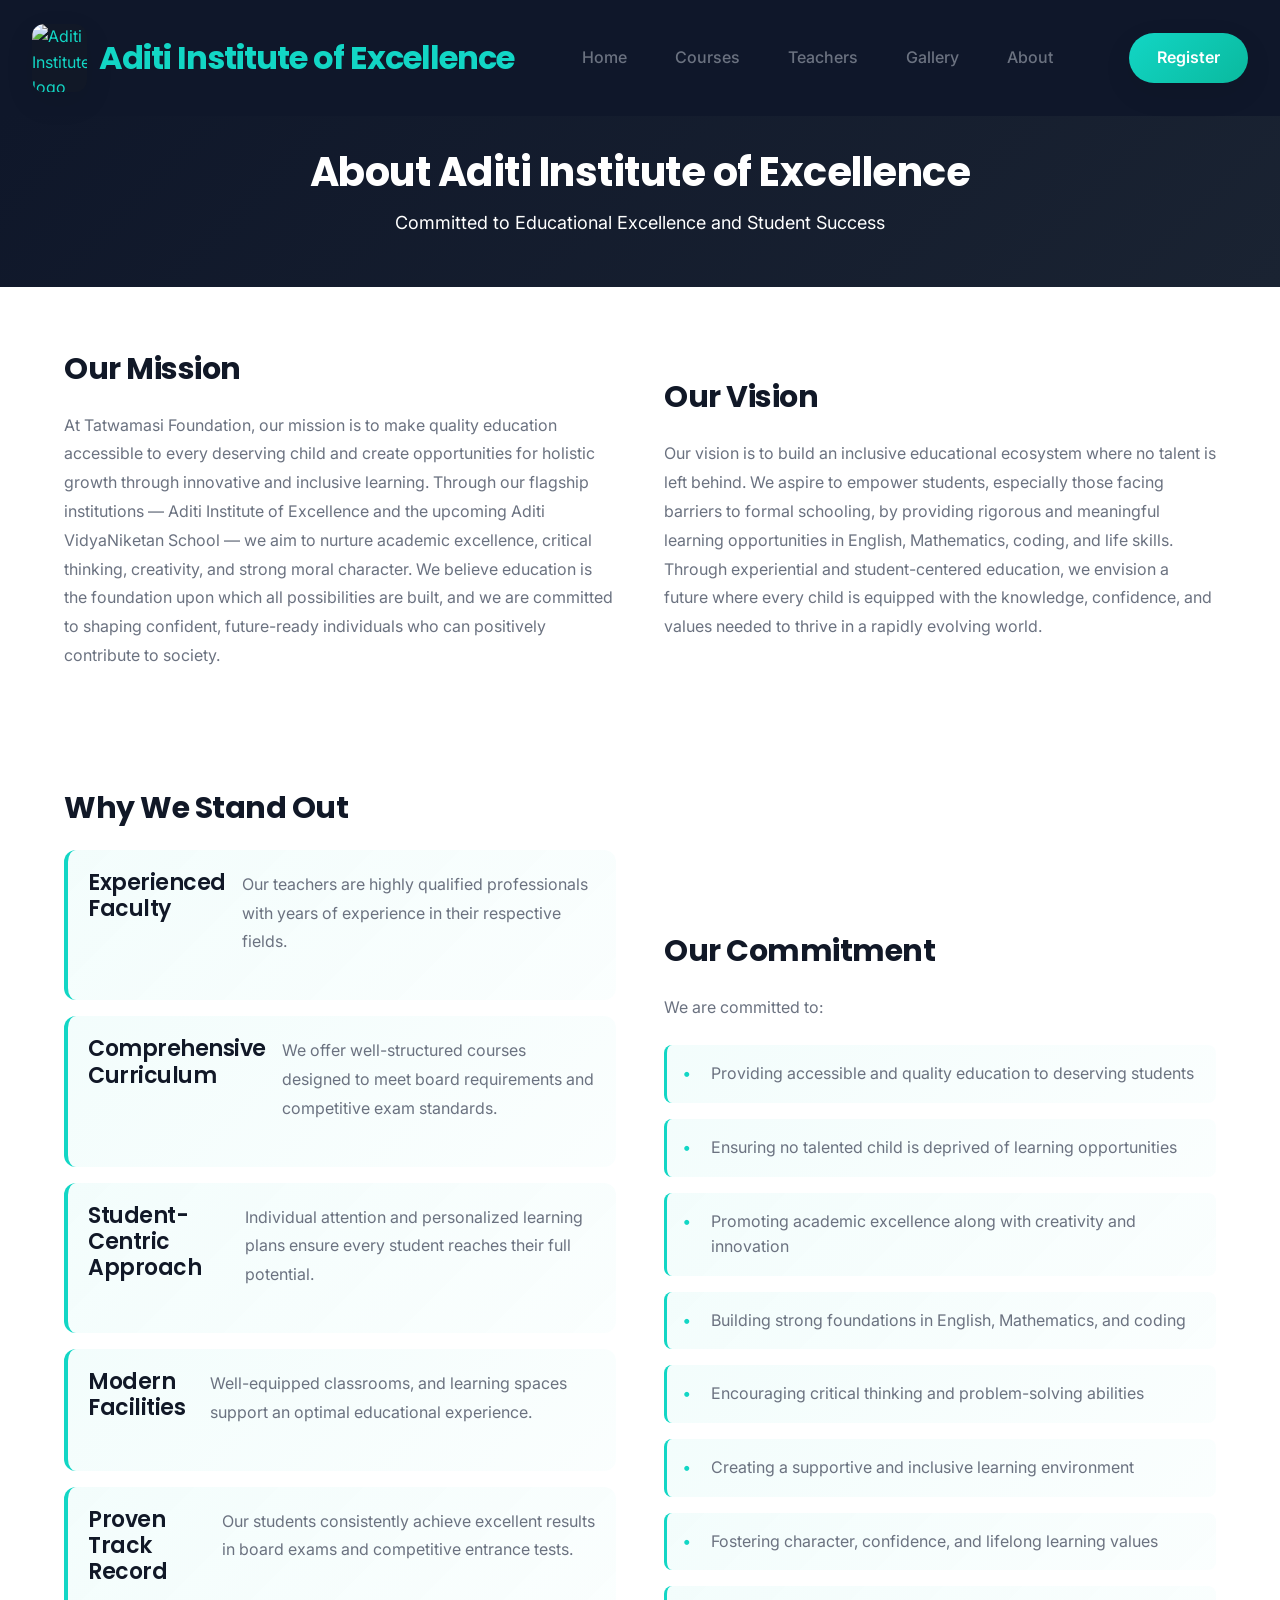
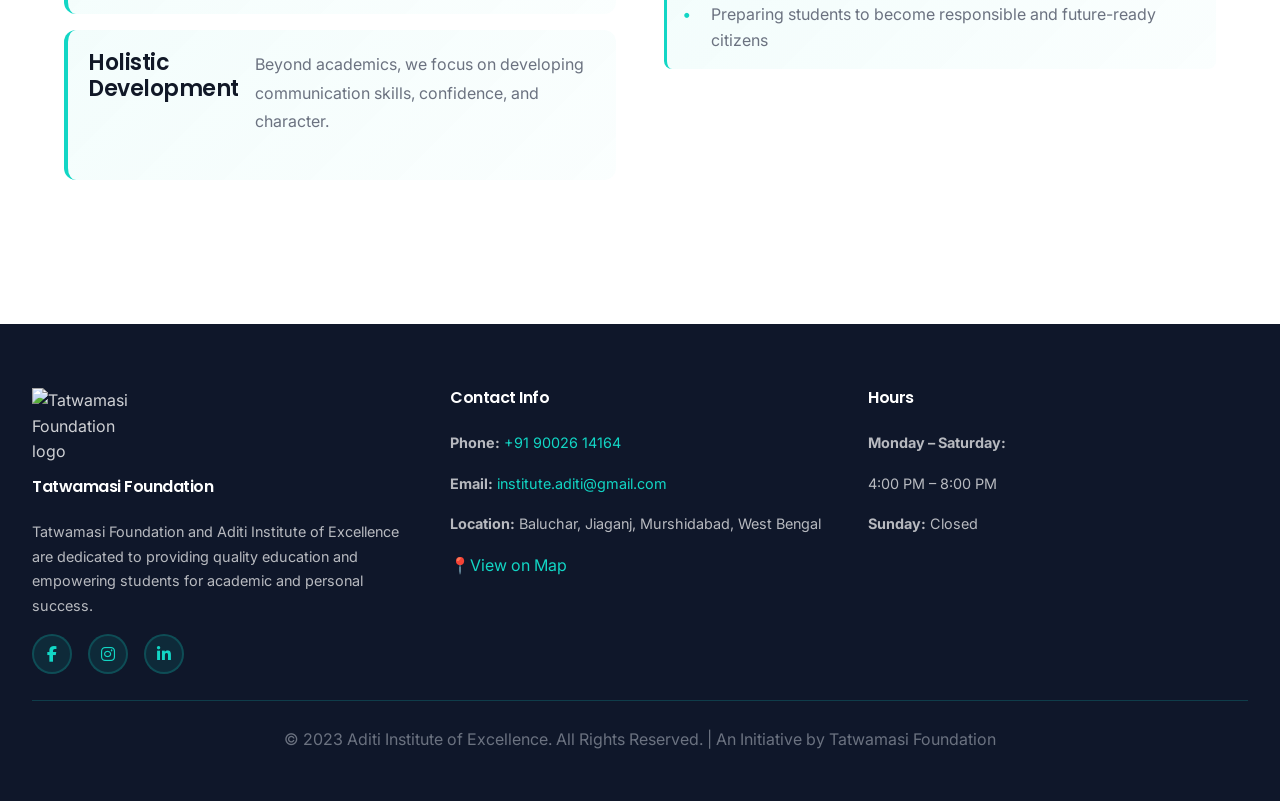
==== about.html @ b64b3172 "Add files via upload" ====
<!DOCTYPE html>
<html lang="en">
<head>
    <meta charset="UTF-8">
    <meta name="viewport" content="width=device-width, initial-scale=1.0">
    <title>About Us - Aditi Institute of Excellence</title>
    <link rel="stylesheet" href="style.css">    <link rel="stylesheet" href="https://cdnjs.cloudflare.com/ajax/libs/font-awesome/6.4.0/css/all.min.css"></head>
<body>
    <header class="main-header">
        <div class="header-container">
            <a href="index.html" class="logo">
                <img src="images/Aditi Vidyaniketan.png" alt="Aditi Institute logo" class="logo-image">
                <div class="logo-text">
                    <h1>Aditi Institute of Excellence</h1>
                </div>
            </a>

            <nav class="main-nav">
                <div class="mobile-menu-header">
                    <h2>Aditi Institute of Excellence</h2>
                </div>
                <ul class="nav-list">
                    <li><a href="index.html">Home</a></li>
                    <li><a href="courses.html">Courses</a></li>
                    <li><a href="teachers.html">Teachers</a></li>
                    <li><a href="gallery.html">Gallery</a></li>
                    <li><a href="about.html" class="active">About</a></li>
                    <li><a href="register.html" class="cta-nav">Register</a></li>
                </ul>
            </nav>

            <a href="register.html" class="cta-nav desktop-cta">Register</a>
            <button class="mobile-menu-btn">☰</button>
        </div>
    </header>

    <main>
        <!-- Page Header -->
        <section class="page-header">
            <div class="container">
                <h2>About Aditi Institute of Excellence</h2>
                <p>Committed to Educational Excellence and Student Success</p>
            </div>
        </section>

        <!-- About Content -->
        <section class="about">
            <div class="container">
                <div class="about-content">
                    <div class="about-section">
                        <h3>Our Mission</h3>
                        <p>At Tatwamasi Foundation, our mission is to make quality education accessible to every deserving child and create opportunities for holistic growth through innovative and inclusive learning. Through our flagship institutions — Aditi Institute of Excellence and the upcoming Aditi VidyaNiketan School — we aim to nurture academic excellence, critical thinking, creativity, and strong moral character. We believe education is the foundation upon which all possibilities are built, and we are committed to shaping confident, future-ready individuals who can positively contribute to society.</p>
                    </div>

                    <div class="about-section">
                        <h3>Our Vision</h3>
                        <p>Our vision is to build an inclusive educational ecosystem where no talent is left behind. We aspire to empower students, especially those facing barriers to formal schooling, by providing rigorous and meaningful learning opportunities in English, Mathematics, coding, and life skills. Through experiential and student-centered education, we envision a future where every child is equipped with the knowledge, confidence, and values needed to thrive in a rapidly evolving world.</p>
                    </div>

                    <div class="about-section">
                        <h3>Why We Stand Out</h3>
                        <div class="features-list">
                            <div class="feature-item">
                                <h4>Experienced Faculty</h4>
                                <p>Our teachers are highly qualified professionals with years of experience in their respective fields.</p>
                            </div>
                            <div class="feature-item">
                                <h4>Comprehensive Curriculum</h4>
                                <p>We offer well-structured courses designed to meet board requirements and competitive exam standards.</p>
                            </div>
                            <div class="feature-item">
                                <h4>Student-Centric Approach</h4>
                                <p>Individual attention and personalized learning plans ensure every student reaches their full potential.</p>
                            </div>
                            <div class="feature-item">
                                <h4>Modern Facilities</h4>
                                <p>Well-equipped classrooms, and learning spaces support an optimal educational experience.</p>
                            </div>
                            <div class="feature-item">
                                <h4>Proven Track Record</h4>
                                <p>Our students consistently achieve excellent results in board exams and competitive entrance tests.</p>
                            </div>
                            <div class="feature-item">
                                <h4>Holistic Development</h4>
                                <p>Beyond academics, we focus on developing communication skills, confidence, and character.</p>
                            </div>
                        </div>
                    </div>

                    <div class="about-section">
                        <h3>Our Commitment</h3>
                        <p>We are committed to:</p>
                        <ul class="commitment-list">
                            <li>Providing accessible and quality education to deserving students</li>
                            <li>Ensuring no talented child is deprived of learning opportunities</li>
                            <li>Promoting academic excellence along with creativity and innovation</li>
                            <li>Building strong foundations in English, Mathematics, and coding</li>
                            <li>Encouraging critical thinking and problem-solving abilities</li>
                            <li>Creating a supportive and inclusive learning environment</li>
                            <li>Fostering character, confidence, and lifelong learning values</li>
                            <li>Preparing students to become responsible and future-ready citizens</li>
                        </ul>
                    </div>
                </div>
            </div>
        </section>
    </main>

   <footer class="main-footer">
        <div class="footer-container">
            <div class="footer-content">
                <div class="footer-section">
                    <img src="images/Tatwamasi Foundation.png" alt="Tatwamasi Foundation logo" class="footer-logo">
                    <h4>Tatwamasi Foundation</h4>
                    <p>Tatwamasi Foundation and Aditi Institute of Excellence are dedicated to providing quality education and empowering students for academic and personal success.</p>
                    <div class="social-links">
                        <a href="https://www.facebook.com/p/Tatwamasi-Foundation-100087963862743/" title="Facebook" target="_blank"><i class="fab fa-facebook-f"></i></a>
                        <a href="https://www.instagram.com/tatwamasi.foundation/" title="Instagram" target="_blank"><i class="fab fa-instagram"></i></a>
                        <a href="https://www.linkedin.com/company/tatwamasi-foundation-ngo?trk=public_profile_topcard-current-company" title="LinkedIn" target="_blank"><i class="fab fa-linkedin-in"></i></a>
                    </div>
                </div>
                
                <div class="footer-section">
                    <h4>Contact Info</h4>
                    <p><strong>Phone:</strong> <a href="tel:+919002614164">+91 90026 14164</a></p>
                    <p><strong>Email:</strong> <a href="mailto:institute.aditi@gmail.com">institute.aditi@gmail.com</a></p>
                    <p><strong>Location:</strong> Baluchar, Jiaganj, Murshidabad, West Bengal</p>
                    <a href="https://maps.app.goo.gl/7A74sJCM7ui7Qj1f8" target="_blank" class="map-link">📍View on Map</a>
                </div>

                <div class="footer-section">
                    <h4>Hours</h4>
                    <p><strong>Monday – Saturday:</strong></p>
                    <p>4:00 PM – 8:00 PM</p>
                    <p><strong>Sunday:</strong> Closed</p>
                </div>
            </div>

            <div class="footer-bottom">
                <p>&copy; 2023 Aditi Institute of Excellence. All Rights Reserved. | An Initiative by Tatwamasi Foundation</p>
            </div>
        </div>
    </footer>

    <script>
        // Navbar scroll effect
        window.addEventListener('scroll', function() {
            const header = document.querySelector('.main-header');
            if (window.scrollY > 50) header.classList.add('scrolled'); else header.classList.remove('scrolled');
        });

        // Mobile menu toggle
        const mobileMenuBtn = document.querySelector('.mobile-menu-btn');
        const mainNav = document.querySelector('.main-nav');
        if (mobileMenuBtn) mobileMenuBtn.addEventListener('click', () => mainNav.classList.toggle('active'));
    </script>
</body>
</html>
---- style.css ----
﻿/* ========================================
   MODERN PREMIUM EDUCATIONAL WEBSITE CSS
   Inspired by CourseHub & High-End EdTech
   ======================================== */

/* Import Google Fonts */
@import url('https://fonts.googleapis.com/css2?family=Poppins:wght@300;400;500;600;700;800&family=Inter:wght@300;400;500;600;700&display=swap');

/* ========================================
   1. ROOT VARIABLES & GLOBAL STYLES
   ======================================== */

:root {
  /* Color Palette */
  --primary-color: #12d6c5;
  --primary-dark: #0a9b92;
  --secondary-color: #0f172a;
  --bg-light: #f8fafc;
  --bg-white: #ffffff;
  --text-dark: #111827;
  --text-light: #6b7280;
  --gray-light: #e5e7eb;
  --gray-medium: #d1d5db;
  --white: #ffffff;
  
  /* Shadows */
  --shadow-sm: 0 4px 12px rgba(0, 0, 0, 0.08);
  --shadow-md: 0 10px 30px rgba(0, 0, 0, 0.08);
  --shadow-lg: 0 20px 50px rgba(0, 0, 0, 0.12);
  --shadow-xl: 0 25px 60px rgba(18, 214, 197, 0.15);
  
  /* Transitions */
  --transition: all 0.3s ease;
  --transition-fast: all 0.2s ease;
}

* {
  margin: 0;
  padding: 0;
  box-sizing: border-box;
}

html {
  scroll-behavior: smooth;
}

body {
  font-family: 'Inter', 'Poppins', sans-serif;
  background-color: var(--bg-light);
  color: var(--text-dark);
  line-height: 1.6;
  font-weight: 400;
  -webkit-font-smoothing: antialiased;
}

/* ========================================
   2. TYPOGRAPHY
   ======================================== */

h1, h2, h3, h4, h5, h6 {
  font-family: 'Poppins', sans-serif;
  font-weight: 700;
  line-height: 1.2;
  color: var(--text-dark);
  letter-spacing: -0.5px;
}

h1 {
  font-size: clamp(2rem, 8vw, 3.5rem);
  font-weight: 800;
  letter-spacing: -1px;
}

h2 {
  font-size: clamp(1.75rem, 6vw, 2.75rem);
  font-weight: 700;
  margin-bottom: 1rem;
}

h3 {
  font-size: clamp(1.375rem, 5vw, 1.875rem);
  font-weight: 700;
  margin-bottom: 0.75rem;
}

h4 {
  font-size: clamp(1.125rem, 4vw, 1.375rem);
  font-weight: 600;
  margin-bottom: 0.5rem;
}

h5 {
  font-size: clamp(1rem, 3.5vw, 1.125rem);
  font-weight: 600;
}

p {
  font-size: clamp(0.875rem, 2.5vw, 1rem);
  line-height: 1.7;
  color: var(--text-light);
  margin-bottom: 1rem;
}

a {
  color: var(--primary-color);
  text-decoration: none;
  transition: var(--transition);
}

a:hover {
  color: var(--primary-dark);
}

.container {
  max-width: 1280px;
  margin: 0 auto;
  padding: 0 clamp(1rem, 5vw, 2rem);
}

/* ========================================
   3. NAVBAR & HEADER
   ======================================== */

.main-header {
  background: var(--secondary-color);
  position: sticky;
  top: 0;
  z-index: 1000;
  transition: var(--transition);
  padding: clamp(0.75rem, 2vw, 1.5rem) clamp(1rem, 5vw, 2rem);
}

.main-header.scrolled {
  background: rgba(255, 255, 255, 0.95);
  backdrop-filter: blur(10px);
  box-shadow: var(--shadow-sm);
  padding: 1rem 2rem;
}

.header-container {
  max-width: 1280px;
  margin: 0 auto;
  display: flex;
  justify-content: space-between;
  align-items: center;
  gap: clamp(0.5rem, 3vw, 2rem);
}

.logo {
  display: flex;
  align-items: center;
  gap: 0.75rem;
  text-decoration: none;
  flex-shrink: 0;
}

.logo-img {
  width: clamp(40px, 8vw, 52px);
  height: clamp(40px, 8vw, 52px);
  border-radius: 14px;
  background: linear-gradient(135deg, var(--primary-color), var(--primary-dark));
  padding: 8px;
  display: flex;
  align-items: center;
  justify-content: center;
  font-weight: 700;
  color: white;
  font-size: clamp(1rem, 2vw, 1.5rem);
  box-shadow: var(--shadow-md);
  transition: var(--transition);
}

/* Image-based logo (replaces text 'A') */
.logo-image {
  width: clamp(40px, 8vw, 55px);
  height: clamp(50px, 10vw, 68px);
  border-radius: 12px;
  object-fit: cover;
  box-shadow: var(--shadow-md);
  display: inline-block;
  background: #111827;
}

/* Footer partner logo */
.footer-logo {
  width: 120px;
  height: auto;
  display: block;
  margin-bottom: 0.75rem;
}

.logo:hover .logo-img {
  transform: translateY(-3px);
  box-shadow: var(--shadow-lg);
}

.logo-text {
  display: flex;
  flex-direction: column;
  gap: 0.5rem;
}

.logo-text h1 {
  font-size: clamp(1.2rem, 4vw, 2rem);
  margin: 0;
  color: var(--primary-color);
  font-weight: 700;
  line-height: 1.2;
}

.logo-text p {
  font-size: clamp(0.6rem, 1.5vw, 0.75rem);
  margin: 0;
  color: var(--primary-color);
  font-weight: 600;
  letter-spacing: 0.5px;
}

.main-nav {
  flex: 1;
}

/* Mobile-only header inside the hamburger menu - hide on desktop */
.mobile-menu-header {
  display: none;
}

.nav-list {
  display: flex;
  list-style: none;
  gap: 0.5rem;
  justify-content: center;
  flex-wrap: wrap;
}

.nav-list a {
  display: block;
  padding: clamp(0.5rem, 1.5vw, 0.75rem) clamp(0.75rem, 2vw, 1.25rem);
  color: var(--text-light);
  font-weight: 500;
  border-radius: 8px;
  transition: var(--transition);
  position: relative;
  font-size: clamp(0.85rem, 2vw, 1rem);
}

.nav-list a::after {
  content: '';
  position: absolute;
  bottom: 0;
  left: 50%;
  width: 0;
  height: 2px;
  background: var(--primary-color);
  transition: var(--transition);
  transform: translateX(-50%);
}

.nav-list a:hover {
  color: var(--primary-color);
}

.nav-list a:hover::after {
  width: 80%;
}

.cta-nav {
  display: inline-block;
  padding: clamp(0.5rem, 1.5vw, 0.75rem) clamp(1rem, 3vw, 1.75rem);
  background: linear-gradient(135deg, var(--primary-color), #0ab99e);
  color: white;
  border-radius: 50px;
  font-weight: 600;
  box-shadow: var(--shadow-md);
  transition: var(--transition);
  font-size: clamp(0.8rem, 2vw, 1rem);
}

.cta-nav:hover {
  transform: translateY(-2px);
  box-shadow: var(--shadow-lg);
  color: white;
}

/* Hide the in-nav Register link on desktop and show desktop CTA only on larger screens */
.nav-list a.cta-nav {
  display: none;
}

.desktop-cta {
  display: inline-block;
}

/* ========================================
   4. MOBILE HAMBURGER MENU
   ======================================== */

.mobile-menu-btn {
  display: none;
  background: none;
  border: none;
  color: whitesmoke;
  font-size: 1.5rem;
  cursor: pointer;
  transition: var(--transition);
  z-index: 1001;
}

.mobile-menu-btn:hover {
  color: var(--primary-color);
}

/* When header becomes light (scrolled), make hamburger dark for contrast */
.main-header.scrolled .mobile-menu-btn {
  color: var(--text-dark);
}

@media (max-width: 768px) {
  .mobile-menu-btn {
    display: block;
  }

  .desktop-cta {
    display: none;
  }

  .main-nav {
    display: none;
    position: absolute;
    top: 100%;
    left: 0;
    right: 0;
    background: var(--white);
    padding: 0;
    flex-direction: column;
    box-shadow: var(--shadow-md);
  }

  .main-nav.active {
    display: flex;
  }

  .mobile-menu-header {
    padding: clamp(1rem, 3vw, 1.5rem) clamp(1rem, 3vw, 2rem);
    border-bottom: 2px solid var(--primary-color);
    background: linear-gradient(135deg, var(--secondary-color), #1a2332);
    display: none; /* hide inside hamburger to avoid duplicate institute name */
  }

  .mobile-menu-header h2 {
    color: white;
    font-size: clamp(1rem, 3vw, 1.25rem);
    margin: 0;
  }

  .nav-list {
    flex-direction: column;
    gap: 0;
    width: 100%;
    padding: clamp(1rem, 3vw, 2rem);
  }

  .nav-list li {
    margin-bottom: 0.75rem;
  }

  .nav-list a {
    display: block;
    padding: clamp(0.75rem, 2vw, 1rem);
    border-radius: 8px;
  }

  .nav-list a.cta-nav {
    display: inline-block;
    width: 100%;
    text-align: center;
    margin-top: 1rem;
    padding: clamp(0.6rem, 2vw, 0.85rem) clamp(1rem, 3vw, 1.75rem);
    background: linear-gradient(135deg, var(--primary-color), #0ab99e);
    color: white;
    border-radius: 50px;
    font-weight: 600;
  }
}

/* ========================================
   5. HERO SECTION
   ======================================== */

.hero {
  background: linear-gradient(135deg, var(--bg-white) 0%, #f0fffe 100%);
  padding: clamp(2rem, 6vw, 3rem) clamp(1rem, 5vw, 2rem) clamp(1.5rem, 5vw, 2.5rem);
  min-height: auto;
  display: flex;
  align-items: center;
  position: relative;
  overflow: hidden;
}

.hero::before {
  content: '';
  position: absolute;
  top: -50%;
  right: -20%;
  width: 600px;
  height: 600px;
  background: radial-gradient(circle, rgba(18, 214, 197, 0.1) 0%, transparent 70%);
  border-radius: 50%;
  animation: float 6s ease-in-out infinite;
}

.hero::after {
  content: '';
  position: absolute;
  bottom: -30%;
  left: 5%;
  width: 400px;
  height: 400px;
  background: radial-gradient(circle, rgba(18, 214, 197, 0.08) 0%, transparent 70%);
  border-radius: 50%;
  animation: float 8s ease-in-out infinite reverse;
}

@keyframes float {
  0%, 100% {
    transform: translateY(0px);
  }
  50% {
    transform: translateY(20px);
  }
}

.hero-content {
  max-width: 1280px;
  margin: 0 auto;
  display: grid;
  grid-template-columns: 1fr 1fr;
  gap: clamp(1.5rem, 4vw, 3rem);
  align-items: center;
  position: relative;
  z-index: 1;
}

.hero-text h1 {
  font-size: clamp(1.75rem, 7vw, 3.5rem);
  line-height: 1.15;
  margin-bottom: clamp(1rem, 3vw, 1.5rem);
  color: var(--text-dark);
}

.hero-text h1 .highlight {
  background: linear-gradient(135deg, var(--primary-color), var(--primary-dark));
  -webkit-background-clip: text;
  -webkit-text-fill-color: transparent;
  background-clip: text;
}

.hero-text p {
  font-size: clamp(0.95rem, 3vw, 1.125rem);
  color: var(--text-light);
  margin-bottom: clamp(1.5rem, 4vw, 2.5rem);
  line-height: 1.8;
}

.hero-buttons {
  display: flex;
  gap: 1.5rem;
  flex-wrap: wrap;
}

.btn-primary {
  padding: 1rem 2.5rem;
  background: linear-gradient(135deg, var(--primary-color), var(--primary-dark));
  color: white;
  border: none;
  border-radius: 50px;
  font-weight: 600;
  font-size: 1rem;
  cursor: pointer;
  transition: var(--transition);
  box-shadow: var(--shadow-md);
  position: relative;
  overflow: hidden;
}

.btn-primary::before {
  content: '';
  position: absolute;
  top: 0;
  left: -100%;
  width: 100%;
  height: 100%;
  background: rgba(255, 255, 255, 0.2);
  transition: var(--transition);
  z-index: -1;
}

.btn-primary:hover {
  transform: translateY(-3px);
  box-shadow: var(--shadow-lg);
  color: white;
}

.btn-primary:hover::before {
  left: 100%;
}

.btn-secondary {
  padding: 1rem 2.5rem;
  background: transparent;
  color: var(--text-dark);
  border: 2px solid var(--gray-light);
  border-radius: 50px;
  font-weight: 600;
  font-size: 1rem;
  cursor: pointer;
  transition: var(--transition);
}

.btn-secondary:hover {
  border-color: var(--primary-color);
  color: var(--primary-color);
  transform: translateY(-3px);
}

.hero-image {
  position: relative;
  display: flex;
  align-items: center;
  justify-content: center;
  min-height: clamp(350px, 50vw, 500px);
}

.dashboard-card {
  background: var(--white);
  border-radius: 20px;
  padding: 2rem;
  box-shadow: var(--shadow-xl);
  backdrop-filter: blur(10px);
  border: 1px solid rgba(18, 214, 197, 0.1);
  animation: slideInUp 0.8s ease-out;
  position: relative;
  z-index: 2;
}

@keyframes slideInUp {
  from {
    opacity: 0;
    transform: translateY(30px);
  }
  to {
    opacity: 1;
    transform: translateY(0);
  }
}

.dashboard-card h3 {
  color: var(--primary-color);
  margin-bottom: 1.5rem;
  font-size: 1.5rem;
}

.stat-item {
  display: flex;
  gap: clamp(0.75rem, 2vw, 1.5rem);
  margin-bottom: clamp(1rem, 2vw, 1.5rem);
  align-items: center;
}

.stat-icon {
  width: clamp(45px, 10vw, 60px);
  height: clamp(45px, 10vw, 60px);
  background: linear-gradient(135deg, rgba(18, 214, 197, 0.1), rgba(18, 214, 197, 0.05));
  border-radius: 12px;
  display: flex;
  align-items: center;
  justify-content: center;
  font-size: clamp(1.5rem, 3vw, 2rem);
  flex-shrink: 0;
}

.stat-content h4 {
  color: var(--text-dark);
  margin-bottom: 0.25rem;
  font-size: clamp(1rem, 2vw, 1.125rem);
}

.stat-content p {
  color: var(--text-light);
  font-size: clamp(0.75rem, 2vw, 0.875rem);
  margin: 0;
}

@media (max-width: 1024px) {
  .hero-content {
    grid-template-columns: 1fr;
    gap: clamp(1.5rem, 3vw, 3rem);
  }

  .hero-text h1 {
    font-size: clamp(1.75rem, 6vw, 2.5rem);
  }

  .hero-image {
    min-height: clamp(300px, 50vw, 400px);
  }
}

@media (max-width: 768px) {
  .hero-image {
    min-height: clamp(250px, 45vw, 350px);
  }
}

@media (max-width: 480px) {
  .hero {
    padding: clamp(2rem, 5vw, 3rem) clamp(0.75rem, 3vw, 1.5rem);
  }

  .hero-image {
    min-height: clamp(200px, 60vw, 300px);
  }
}

/* ========================================
   6. ABOUT SECTION
   ======================================== */

.about {
  padding: clamp(2rem, 6vw, 4rem) clamp(1rem, 5vw, 2rem);
  background: var(--white);
}

.about-content {
  max-width: 1280px;
  margin: 0 auto;
  display: grid;
  grid-template-columns: 1fr 1fr;
  gap: clamp(1.5rem, 4vw, 3rem);
  align-items: center;
}

.about-image {
  position: relative;
  max-width: 100%;
}

.about-image img {
  width: 100%;
  border-radius: 20px;
  box-shadow: var(--shadow-lg);
  display: block;
}

.floating-card {
  position: absolute;
  background: var(--white);
  padding: 1.5rem;
  border-radius: 12px;
  box-shadow: var(--shadow-md);
  border: 1px solid var(--gray-light);
  animation: float 4s ease-in-out infinite;
  z-index: 2;
}

.about-image .floating-card:nth-of-type(1) {
  bottom: -20px;
  right: -20px;
  width: 200px;
}

.about-image .floating-card:nth-of-type(2) {
  top: 40px;
  left: -30px;
  width: 180px;
  animation-delay: 0.5s;
}

.floating-card-content {
  text-align: center;
}

@media (max-width: 768px) {
  .about-image {
    max-width: 100%;
  }

  .floating-card {
    position: static;
    width: 100%;
    max-width: 100%;
    margin-top: clamp(0.75rem, 2vw, 1rem);
    animation: none;
    box-shadow: var(--shadow-sm);
  }

  .floating-card-content {
    text-align: left;
  }
}


.floating-card-content h4 {
  color: var(--primary-color);
  margin-bottom: clamp(0.3rem, 1vw, 0.5rem);
  font-size: clamp(0.95rem, 2vw, 1.1rem);
}

.floating-card-content p {
  font-size: clamp(0.75rem, 1.5vw, 0.875rem);
  margin: 0;
}

.about-text h2 {
  margin-bottom: clamp(1rem, 2vw, 1.5rem);
  color: var(--text-dark);
  font-size: clamp(1.5rem, 5vw, 2.75rem);
}

.about-text p {
  margin-bottom: clamp(1rem, 2vw, 1.5rem);
  color: var(--text-light);
  font-size: clamp(0.9rem, 2vw, 1rem);
}

.features-list {
  display: grid;
  gap: 1rem;
  margin-bottom: 2rem;
}

.feature-item {
  display: flex;
  gap: 1rem;
  padding: 1.25rem;
  background: linear-gradient(135deg, rgba(18, 214, 197, 0.05), rgba(18, 214, 197, 0.02));
  border-radius: 12px;
  border-left: 4px solid var(--primary-color);
  transition: var(--transition);
}

.feature-item:hover {
  background: linear-gradient(135deg, rgba(18, 214, 197, 0.1), rgba(18, 214, 197, 0.05));
  transform: translateX(5px);
}

.feature-icon {
  width: 40px;
  height: 40px;
  background: var(--primary-color);
  border-radius: 8px;
  display: flex;
  align-items: center;
  justify-content: center;
  color: white;
  font-weight: 700;
  flex-shrink: 0;
  font-size: 1.25rem;
}

.feature-content h4 {
  color: var(--text-dark);
  margin-bottom: 0.25rem;
}

.feature-content p {
  color: var(--text-light);
  font-size: 0.875rem;
  margin: 0;
}

@media (max-width: 1024px) {
  .about-content {
    grid-template-columns: 1fr;
    gap: clamp(1.5rem, 3vw, 2rem);
  }
}

/* ========================================
   7. COURSES SECTION
   ======================================== */

.courses {
  padding: clamp(2rem, 6vw, 4rem) clamp(1rem, 5vw, 2rem);
  background: var(--bg-light);
}

.section-header {
  text-align: center;
  margin-bottom: clamp(1.5rem, 4vw, 2.5rem);
  max-width: 600px;
  margin-left: auto;
  margin-right: auto;
}

.section-header h2 {
  color: var(--text-dark);
  margin-bottom: clamp(0.75rem, 2vw, 1rem);
  font-size: clamp(1.75rem, 5vw, 2.75rem);
}

.section-header p {
  color: var(--text-light);
  font-size: clamp(0.95rem, 2vw, 1.125rem);
}

.courses-container {
  max-width: 1280px;
  margin: 0 auto;
}

.courses-grid {
  display: grid;
  grid-template-columns: repeat(auto-fit, minmax(clamp(280px, 70vw, 320px), 1fr));
  gap: clamp(1.5rem, 3vw, 2rem);
}

.course-card {
  background: var(--white);
  border-radius: 16px;
  overflow: hidden;
  box-shadow: var(--shadow-sm);
  transition: var(--transition);
  border: 1px solid var(--gray-light);
  display: flex;
  flex-direction: column;
}

.course-card:hover {
  box-shadow: var(--shadow-lg);
  transform: translateY(-8px);
  border-color: var(--primary-color);
}

.course-header {
  background: linear-gradient(135deg, var(--primary-color), var(--primary-dark));
  padding: 2rem;
  color: white;
}

.course-header h3 {
  color: white;
  margin-bottom: 0.5rem;
}

.course-level {
  display: inline-block;
  background: rgba(255, 255, 255, 0.2);
  padding: 0.5rem 1rem;
  border-radius: 50px;
  font-size: 0.75rem;
  font-weight: 600;
  letter-spacing: 1px;
}

.course-body {
  padding: 2rem;
  flex: 1;
  display: flex;
  flex-direction: column;
}

.course-body p {
  color: var(--text-light);
  margin-bottom: 1.5rem;
  flex: 1;
}

.course-highlights {
  background: linear-gradient(135deg, rgba(18, 214, 197, 0.05), rgba(18, 214, 197, 0.02));
  padding: 1.5rem;
  border-radius: 12px;
  margin-bottom: 1.5rem;
}

.course-list {
  list-style: none;
}

.course-list li {
  padding: 0.5rem 0;
  padding-left: 1.5rem;
  color: var(--text-light);
  position: relative;
  font-size: 0.9rem;
}

.course-list li::before {
  content: '✓';
  position: absolute;
  left: 0;
  color: var(--primary-color);
  font-weight: 700;
}

.course-footer {
  display: flex;
  gap: 1rem;
  padding-top: 1rem;
  border-top: 1px solid var(--gray-light);
}

.course-price {
  flex: 1;
}

.course-price p {
  margin: 0;
  font-size: 0.875rem;
  color: var(--text-light);
}

.course-price .price {
  font-size: 1.75rem;
  color: var(--primary-color);
  font-weight: 700;
  margin: 0;
}

.course-btn {
  padding: 0.75rem 1.5rem;
  background: linear-gradient(135deg, var(--primary-color), var(--primary-dark));
  color: white;
  border: none;
  border-radius: 8px;
  font-weight: 600;
  cursor: pointer;
  transition: var(--transition);
  align-self: flex-end;
}

.course-btn:hover {
  transform: scale(1.05);
  box-shadow: var(--shadow-md);
}

/* ========================================
   8. FEATURES SECTION
   ======================================== */

.features {
  padding: 6rem 2rem;
  background: var(--white);
}

.features-grid {
  max-width: 1280px;
  margin: 0 auto;
  display: grid;
  grid-template-columns: repeat(auto-fit, minmax(280px, 1fr));
  gap: 2.5rem;
}

.feature-card {
  background: linear-gradient(135deg, var(--white), rgba(18, 214, 197, 0.02));
  padding: 2.5rem 2rem;
  border-radius: 16px;
  border: 1px solid var(--gray-light);
  text-align: center;
  transition: var(--transition);
  backdrop-filter: blur(10px);
}

.feature-card:hover {
  border-color: var(--primary-color);
  box-shadow: var(--shadow-lg);
  transform: translateY(-5px);
}

.feature-card-icon {
  width: 70px;
  height: 70px;
  margin: 0 auto 1.5rem;
  background: linear-gradient(135deg, rgba(18, 214, 197, 0.2), rgba(18, 214, 197, 0.1));
  border-radius: 14px;
  display: flex;
  align-items: center;
  justify-content: center;
  font-size: 2rem;
}

.feature-card h3 {
  margin-bottom: 1rem;
  color: var(--text-dark);
}

.feature-card p {
  color: var(--text-light);
  margin: 0;
}

/* ========================================
   9. TEACHERS SECTION
   ======================================== */

.teachers {
  padding: clamp(2rem, 6vw, 4rem) clamp(1rem, 5vw, 2rem);
  background: var(--bg-light);
}

.teachers-container {
  max-width: 1280px;
  margin: 0 auto;
}

.teachers-grid {
  display: grid;
  grid-template-columns: repeat(auto-fit, minmax(clamp(250px, 60vw, 280px), 1fr));
  gap: clamp(1.5rem, 3vw, 2.5rem);
}

.teacher-card {
  background: var(--white);
  border-radius: 16px;
  overflow: hidden;
  box-shadow: var(--shadow-sm);
  transition: var(--transition);
  border: 1px solid var(--gray-light);
}

.teacher-card:hover {
  box-shadow: var(--shadow-lg);
  transform: translateY(-8px);
}

.teacher-image {
  width: 100%;
  /* keep a consistent portrait area for teacher photos */
  aspect-ratio: 4 / 5;
  min-height: 260px;
  overflow: hidden;
  background: linear-gradient(135deg, var(--primary-color), var(--primary-dark));
  position: relative;
}

.teacher-image img {
  width: 100%;
  height: 100%;
  object-fit: cover;
  object-position: center center;
  display: block;
  transition: transform var(--transition);
}

/* Fine-tune cropping for specific teacher photos that need alignment */
.teacher-image img[alt*="Arunava Sensharma"] {
  /* nudge the crop slightly upward to center the face */
  object-position: center 35%;
}

.teacher-image img[alt*="Sashti Das"] {
  /* nudge the crop more upward to center the face better */
  object-position: center 20%;
}

.teacher-card:hover .teacher-image img {
  transform: scale(1.08);
}

.teacher-info {
  padding: clamp(1.5rem, 2vw, 2rem);
  text-align: center;
}

.teacher-info h3 {
  color: var(--text-dark);
  margin-bottom: clamp(0.3rem, 1vw, 0.5rem);
  font-size: clamp(1.1rem, 2.5vw, 1.375rem);
}

.teacher-subject {
  color: var(--primary-color);
  font-weight: 600;
  font-size: clamp(0.8rem, 1.5vw, 0.9rem);
  margin-bottom: 1rem;
  letter-spacing: 0.5px;
}

.teacher-bio {
  color: var(--text-light);
  font-size: clamp(0.8rem, 1.5vw, 0.9rem);
  margin-bottom: clamp(1rem, 2vw, 1.5rem);
  line-height: 1.6;
}

.teacher-social {
  display: flex;
  gap: 0.75rem;
  justify-content: center;
}

.social-icon {
  width: 40px;
  height: 40px;
  border-radius: 50%;
  background: linear-gradient(135deg, rgba(18, 214, 197, 0.1), rgba(18, 214, 197, 0.05));
  display: flex;
  align-items: center;
  justify-content: center;
  color: var(--primary-color);
  transition: var(--transition);
  cursor: pointer;
  font-size: 1.1rem;
}

.social-icon:hover {
  background: var(--primary-color);
  color: white;
  transform: translateY(-3px);
}

/* ========================================
   10. TESTIMONIALS SECTION
   ======================================== */

.testimonials {
  padding: clamp(2rem, 6vw, 4rem) clamp(1rem, 5vw, 2rem);
  background: var(--white);
}

.testimonials-container {
  max-width: 1280px;
  margin: 0 auto;
}

.testimonials-grid {
  display: grid;
  grid-template-columns: repeat(auto-fit, minmax(clamp(280px, 70vw, 300px), 1fr));
  gap: clamp(1.5rem, 3vw, 2rem);
}

.testimonial-card {
  background: linear-gradient(135deg, var(--bg-light), var(--white));
  padding: 2rem;
  border-radius: 16px;
  border: 1px solid var(--gray-light);
  transition: var(--transition);
}

.testimonial-card:hover {
  box-shadow: var(--shadow-md);
  transform: translateY(-3px);
}

.stars {
  color: #fbbf24;
  margin-bottom: 1rem;
  font-size: 1rem;
}

.quote-icon {
  width: 40px;
  height: 40px;
  background: linear-gradient(135deg, rgba(18, 214, 197, 0.1), rgba(18, 214, 197, 0.05));
  border-radius: 8px;
  display: flex;
  align-items: center;
  justify-content: center;
  color: var(--primary-color);
  font-size: 1.5rem;
  margin-bottom: 1rem;
}

.testimonial-text {
  color: var(--text-light);
  font-size: 0.95rem;
  margin-bottom: 1.5rem;
  line-height: 1.8;
  font-style: italic;
}

.testimonial-author {
  border-top: 1px solid var(--gray-light);
  padding-top: 1rem;
}

.author-name {
  color: var(--text-dark);
  font-weight: 600;
  margin-bottom: 0.25rem;
}

.author-title {
  color: var(--text-light);
  font-size: 0.85rem;
}

/* ========================================
   11. STATISTICS SECTION
   ======================================== */

.statistics {
  padding: 6rem 2rem;
  background: linear-gradient(135deg, var(--secondary-color), #1a2332);
  color: white;
  position: relative;
  overflow: hidden;
}

.statistics::before {
  content: '';
  position: absolute;
  top: -50%;
  right: -20%;
  width: 500px;
  height: 500px;
  background: radial-gradient(circle, rgba(18, 214, 197, 0.1) 0%, transparent 70%);
  border-radius: 50%;
}

.stats-container {
  max-width: 1280px;
  margin: 0 auto;
  position: relative;
  z-index: 1;
}

.stats-grid {
  display: grid;
  grid-template-columns: repeat(auto-fit, minmax(250px, 1fr));
  gap: 2rem;
}

.stat-card {
  background: rgba(255, 255, 255, 0.05);
  padding: 2rem;
  border-radius: 16px;
  border: 1px solid rgba(18, 214, 197, 0.2);
  text-align: center;
  backdrop-filter: blur(10px);
  transition: var(--transition);
}

.stat-card:hover {
  background: rgba(18, 214, 197, 0.1);
  border-color: var(--primary-color);
  transform: translateY(-5px);
}

.stat-number {
  font-size: 3rem;
  font-weight: 800;
  color: var(--primary-color);
  margin-bottom: 0.5rem;
  font-family: 'Poppins', sans-serif;
}

.stat-label {
  font-size: 1rem;
  color: rgba(255, 255, 255, 0.9);
  font-weight: 500;
}

/* ========================================
   12. CTA BANNER SECTION
   ======================================== */

.cta-banner {
  padding: 4rem 2rem;
  background: linear-gradient(135deg, var(--primary-color), var(--primary-dark));
  position: relative;
  overflow: hidden;
}

.cta-banner::before {
  content: '';
  position: absolute;
  top: -50%;
  right: -20%;
  width: 400px;
  height: 400px;
  background: radial-gradient(circle, rgba(255, 255, 255, 0.1) 0%, transparent 70%);
  border-radius: 50%;
}

.cta-content {
  max-width: 800px;
  margin: 0 auto;
  text-align: center;
  position: relative;
  z-index: 1;
}

.cta-content h2 {
  color: white;
  margin-bottom: 1rem;
  font-size: 2.5rem;
}

.cta-content p {
  color: rgba(255, 255, 255, 0.95);
  font-size: 1.125rem;
  margin-bottom: 2rem;
}

.cta-button {
  padding: 1rem 3rem;
  background: white;
  color: var(--primary-color);
  border: none;
  border-radius: 50px;
  font-weight: 700;
  font-size: 1rem;
  cursor: pointer;
  transition: var(--transition);
  box-shadow: var(--shadow-lg);
}

.cta-button:hover {
  transform: translateY(-3px);
  box-shadow: var(--shadow-xl);
  color: var(--primary-dark);
}

/* ========================================
   13. FOOTER
   ======================================== */

.main-footer {
  background: var(--secondary-color);
  color: rgba(255, 255, 255, 0.8);
  padding: clamp(2.5rem, 5vw, 4rem) clamp(1rem, 5vw, 2rem) clamp(1rem, 3vw, 2rem);
}

.footer-container {
  max-width: 1280px;
  margin: 0 auto;
}

.footer-content {
  display: grid;
  grid-template-columns: repeat(auto-fit, minmax(clamp(220px, 60vw, 250px), 1fr));
  gap: clamp(1.5rem, 3vw, 3rem);
  margin-bottom: clamp(1.5rem, 2vw, 2rem);
}

.footer-section h4 {
  color: white;
  margin-bottom: clamp(1rem, 2vw, 1.5rem);
  font-size: clamp(0.95rem, 2vw, 1rem);
}

.footer-section p {
  color: rgba(255, 255, 255, 0.7);
  font-size: clamp(0.85rem, 1.5vw, 0.9rem);
  margin-bottom: clamp(0.75rem, 1.5vw, 1rem);
}

.footer-links {
  list-style: none;
}

.footer-links li {
  margin-bottom: 0.75rem;
}

.footer-links a {
  color: rgba(255, 255, 255, 0.7);
  transition: var(--transition);
  font-size: 0.9rem;
}

.footer-links a:hover {
  color: var(--primary-color);
  padding-left: 5px;
}

.footer-newsletter {
  display: flex;
  gap: 0.75rem;
  margin-bottom: 1rem;
}

.footer-newsletter input {
  flex: 1;
  padding: 0.75rem 1rem;
  border: 1px solid rgba(18, 214, 197, 0.3);
  border-radius: 8px;
  background: rgba(255, 255, 255, 0.05);
  color: white;
  font-size: 0.9rem;
}

.footer-newsletter input::placeholder {
  color: rgba(255, 255, 255, 0.5);
}

.footer-newsletter button {
  padding: 0.75rem 1.5rem;
  background: var(--primary-color);
  color: white;
  border: none;
  border-radius: 8px;
  font-weight: 600;
  cursor: pointer;
  transition: var(--transition);
}

.footer-newsletter button:hover {
  background: var(--primary-dark);
  transform: translateY(-2px);
}

.social-links {
  display: flex;
  gap: 1rem;
  margin-top: 1rem;
}

.social-links a {
  width: 40px;
  height: 40px;
  background: rgba(18, 214, 197, 0.1);
  border: 2px solid rgba(18, 214, 197, 0.2);
  border-radius: 50%;
  display: flex;
  align-items: center;
  justify-content: center;
  color: var(--primary-color);
  transition: var(--transition);
  font-weight: 700;
  font-size: 1.1rem;
  text-decoration: none;
}

.social-links a i {
  font-size: 1rem;
  line-height: 1;
}

/* Facebook */
.social-links a:nth-child(1):hover {
  background: #1877F2;
  color: white;
  border-color: #1877F2;
  transform: scale(1.1) translateY(-2px);
  box-shadow: 0 4px 12px rgba(24, 119, 242, 0.3);
}

/* Instagram */
.social-links a:nth-child(2):hover {
  background: linear-gradient(135deg, #E4405F, #FD1D1D);
  color: white;
  border-color: #E4405F;
  transform: scale(1.1) translateY(-2px);
  box-shadow: 0 4px 12px rgba(228, 64, 95, 0.3);
}

/* LinkedIn */
.social-links a:nth-child(3):hover {
  background: #0A66C2;
  color: white;
  border-color: #0A66C2;
  transform: scale(1.1) translateY(-2px);
  box-shadow: 0 4px 12px rgba(10, 102, 194, 0.3);
}

.footer-bottom {
  border-top: 1px solid rgba(18, 214, 197, 0.2);
  padding-top: clamp(1.5rem, 2vw, 2rem);
  text-align: center;
  color: rgba(255, 255, 255, 0.6);
  font-size: clamp(0.8rem, 1.5vw, 0.9rem);
}

/* ========================================
   14. FORMS
   ======================================== */

.form-group {
  margin-bottom: clamp(1rem, 2vw, 1.5rem);
}

.form-group label {
  display: block;
  margin-bottom: clamp(0.35rem, 1vw, 0.5rem);
  color: var(--text-dark);
  font-weight: 500;
  font-size: clamp(0.85rem, 1.5vw, 0.95rem);
}

.form-group input,
.form-group select,
.form-group textarea {
  width: 100%;
  padding: clamp(0.65rem, 1.5vw, 0.875rem) clamp(0.75rem, 1.5vw, 1rem);
  border: 1.5px solid var(--gray-light);
  border-radius: 8px;
  font-family: 'Inter', sans-serif;
  font-size: clamp(0.9rem, 1.5vw, 1rem);
  color: var(--text-dark);
  transition: var(--transition);
  background: var(--white);
}

.form-group input::placeholder,
.form-group textarea::placeholder {
  color: var(--text-light);
}

.form-group input:focus,
.form-group select:focus,
.form-group textarea:focus {
  outline: none;
  border-color: var(--primary-color);
  box-shadow: 0 0 0 3px rgba(18, 214, 197, 0.1);
}

.checkbox-group {
  display: grid;
  grid-template-columns: repeat(auto-fit, minmax(clamp(180px, 50vw, 200px), 1fr));
  gap: clamp(0.75rem, 1.5vw, 1rem);
}

.checkbox-item {
  display: flex;
  align-items: center;
  gap: clamp(0.5rem, 1vw, 0.75rem);
}

.checkbox-item input[type="checkbox"],
.checkbox-item input[type="radio"] {
  width: 18px;
  height: 18px;
  cursor: pointer;
  accent-color: var(--primary-color);
}

.checkbox-item label {
  margin: 0;
  cursor: pointer;
  color: var(--text-light);
  font-weight: 400;
}

/* ========================================
   15. REGISTER SECTION
   ======================================== */

.register-section {
  padding: clamp(2rem, 6vw, 4rem) clamp(1rem, 5vw, 2rem);
  background: var(--white);
}

.register-content {
  max-width: 1280px;
  margin: 0 auto;
  display: grid;
  grid-template-columns: 1fr 1fr;
  gap: clamp(1.5rem, 4vw, 3rem);
}

.register-info {
  display: flex;
  flex-direction: column;
  gap: clamp(1rem, 2vw, 1.5rem);
}

.register-info h3 {
  color: var(--primary-color);
  margin-bottom: clamp(1rem, 2vw, 1.5rem);
  font-size: clamp(1.25rem, 3vw, 1.5rem);
}

.register-info ul.features-list {
  display: flex;
  flex-direction: column;
  gap: clamp(0.75rem, 1.5vw, 1rem);
}

.register-info ul.features-list li {
  display: flex;
  align-items: flex-start;
  gap: 0.75rem;
  padding: clamp(0.75rem, 1.5vw, 1rem);
  background: linear-gradient(135deg, rgba(18, 214, 197, 0.05), rgba(18, 214, 197, 0.02));
  border-radius: 8px;
  border-left: 3px solid var(--primary-color);
  color: var(--text-light);
  font-size: clamp(0.9rem, 1.5vw, 1rem);
  list-style: none;
  line-height: 1.6;
}

.register-info ul.features-list li::before {
  content: '✓';
  color: var(--primary-color);
  font-weight: 700;
  margin-right: 0.5rem;
  flex-shrink: 0;
}

.register-form-container {
  display: flex;
  justify-content: center;
}

.register-form {
  background: var(--bg-light);
  padding: clamp(1.5rem, 3vw, 2.5rem);
  border-radius: 16px;
  border: 1px solid var(--gray-light);
  width: 100%;
  max-width: 500px;
}

.register-form h3 {
  text-align: center;
  margin-bottom: clamp(1.5rem, 2vw, 2rem);
  font-size: clamp(1.25rem, 3vw, 1.5rem);
  color: var(--text-dark);
}

.submit-btn {
  width: 100%;
  padding: clamp(0.75rem, 1.5vw, 1rem);
  background: linear-gradient(135deg, var(--primary-color), var(--primary-dark));
  color: white;
  border: none;
  border-radius: 8px;
  font-weight: 600;
  font-size: clamp(0.9rem, 1.5vw, 1rem);
  cursor: pointer;
  transition: var(--transition);
  margin-top: clamp(0.75rem, 1.5vw, 1rem);
  text-transform: uppercase;
  letter-spacing: 0.5px;
}

.submit-btn:hover {
  transform: translateY(-2px);
  box-shadow: var(--shadow-lg);
}

/* Registration Info Section */
.registration-info {
  padding: clamp(2rem, 6vw, 4rem) clamp(1rem, 5vw, 2rem);
  background: var(--bg-light);
}

.registration-info h3 {
  text-align: center;
  margin-bottom: clamp(1.5rem, 4vw, 2.5rem);
  font-size: clamp(1.75rem, 5vw, 2.5rem);
  color: var(--text-dark);
}

.process-steps {
  max-width: 1280px;
  margin: 0 auto;
  display: grid;
  grid-template-columns: repeat(auto-fit, minmax(clamp(250px, 70vw, 280px), 1fr));
  gap: clamp(1.5rem, 3vw, 2rem);
}

.step {
  background: var(--white);
  padding: clamp(1.5rem, 2vw, 2rem);
  border-radius: 12px;
  border-left: 4px solid var(--primary-color);
  box-shadow: var(--shadow-sm);
  transition: var(--transition);
  text-align: center;
}

.step:hover {
  box-shadow: var(--shadow-md);
  transform: translateY(-3px);
}

.step h4 {
  color: var(--primary-color);
  margin-bottom: clamp(0.75rem, 1.5vw, 1rem);
  font-size: clamp(1.125rem, 2vw, 1.375rem);
}

.step p {
  color: var(--text-light);
  margin: 0;
  font-size: clamp(0.9rem, 1.5vw, 1rem);
}

@media (max-width: 1024px) {
  .register-content {
    grid-template-columns: 1fr;
    gap: clamp(1.5rem, 3vw, 2rem);
  }
}

/* ========================================
   15B. ABOUT SECTION (Detailed Content)
   ======================================== */

.about-section {
  margin-bottom: clamp(2rem, 4vw, 3rem);
}

.about-section h3 {
  color: var(--text-dark);
  margin-bottom: clamp(1rem, 2vw, 1.5rem);
  font-size: clamp(1.375rem, 4vw, 1.875rem);
}

.about-section p {
  color: var(--text-light);
  line-height: 1.8;
  margin-bottom: clamp(1rem, 2vw, 1.5rem);
  font-size: clamp(0.9rem, 1.5vw, 1rem);
}

.commitment-list {
  list-style: none;
  display: flex;
  flex-direction: column;
  gap: clamp(0.75rem, 1.5vw, 1rem);
  margin-top: clamp(1rem, 2vw, 1.5rem);
}

.commitment-list li {
  display: flex;
  align-items: flex-start;
  gap: 0.75rem;
  padding: clamp(0.75rem, 1.5vw, 1rem);
  background: linear-gradient(135deg, rgba(18, 214, 197, 0.05), rgba(18, 214, 197, 0.02));
  border-radius: 8px;
  border-left: 3px solid var(--primary-color);
  color: var(--text-light);
  font-size: clamp(0.9rem, 1.5vw, 1rem);
  line-height: 1.6;
}

.commitment-list li::before {
  content: '•';
  color: var(--primary-color);
  font-weight: 700;
  margin-right: 0.5rem;
  flex-shrink: 0;
}

/* ========================================
   16. GALLERY SECTION
   ======================================== */

.gallery {
  padding: 4rem 2rem;
  background: var(--bg-light);
}

.gallery-container {
  max-width: 1280px;
  margin: 0 auto;
}

.gallery-filters {
  display: flex;
  gap: 1rem;
  justify-content: center;
  margin-bottom: 2rem;
  flex-wrap: wrap;
}

.filter-btn {
  padding: 0.75rem 1.75rem;
  background: var(--white);
  color: var(--text-dark);
  border: 2px solid var(--gray-light);
  border-radius: 50px;
  font-weight: 600;
  cursor: pointer;
  transition: var(--transition);
  font-size: 0.95rem;
}

.filter-btn:hover,
.filter-btn.active {
  background: linear-gradient(135deg, var(--primary-color), var(--primary-dark));
  color: white;
  border-color: var(--primary-color);
}

.gallery-grid {
  display: grid;
  grid-template-columns: repeat(auto-fit, minmax(280px, 1fr));
  gap: 2rem;
}

.gallery-item {
  background: var(--white);
  border-radius: 12px;
  overflow: hidden;
  box-shadow: var(--shadow-sm);
  transition: var(--transition);
  border: 1px solid var(--gray-light);
  cursor: pointer;
}

/* Ensure gallery items stack image above caption and keep uniform thumbnail height */
.gallery-item {
  display: flex;
  flex-direction: column;
}

.gallery-item:hover {
  box-shadow: var(--shadow-lg);
  transform: translateY(-5px);
}

.gallery-image {
  width: 100%;
  height: 220px; /* uniform thumbnail height */
  overflow: hidden;
  background: linear-gradient(135deg, var(--primary-color), var(--primary-dark));
  position: relative;
  flex: 0 0 auto;
}

.gallery-image img {
  width: 100%;
  height: 100%;
  object-fit: cover;
  transition: var(--transition);
  display: block;
}

.gallery-item:hover .gallery-image img {
  transform: scale(1.08);
}

.gallery-caption {
  padding: 0.75rem 1rem;
  text-align: center;
  color: var(--text-dark);
  font-weight: 600;
  flex: 0 0 auto;
}

@media (max-width: 768px) {
  .gallery-image { 
    height: clamp(150px, 40vw, 180px); 
  }
}

.gallery-caption p {
  margin: 0;
  color: var(--text-light);
  font-weight: 500;
}

/* Lightbox modal styles for gallery */
.modal {
  display: flex;
  position: fixed;
  z-index: 2000;
  left: 0;
  top: 0;
  width: 100%;
  height: 100vh;
  overflow: hidden;
  background-color: rgba(0,0,0,0.75);
  align-items: center;
  justify-content: center;
  visibility: hidden;
  opacity: 0;
  transition: opacity 0.3s ease;
}

.modal.show {
  visibility: visible;
  opacity: 1;
}

.modal img#modalImage {
  max-width: 95%;
  max-height: 85vh;
  display: block;
  margin: 0;
  border-radius: 8px;
  box-shadow: var(--shadow-lg);
}

.close-button {
  position: absolute;
  top: 1rem;
  right: 1.5rem;
  color: white;
  font-size: 2.25rem;
  cursor: pointer;
  z-index: 2100;
  transition: transform 0.2s ease;
}

.close-button:hover {
  transform: scale(1.2);
}

@media (max-width: 768px) {
  .close-button {
    top: 0.75rem;
    right: 0.75rem;
    font-size: 1.75rem;
  }
}

/* Make gallery thumbnails clickable */
.gallery-image img {
  cursor: pointer;
}

/* ========================================
   17. PAGE HEADER
   ======================================== */

.page-header {
  background: linear-gradient(135deg, var(--secondary-color), #1a2332);
  color: white;
  padding: clamp(1rem, 3vw, 2rem) clamp(1rem, 5vw, 2rem);
  text-align: center;
  margin-top: 0; /* remove extra white gap under header */
}

.page-header h1 {
  color: white;
  margin-bottom: clamp(0.75rem, 1.5vw, 1rem);
  font-size: clamp(1.75rem, 6vw, 3rem);
}

.page-header h2 {
  color: white;
  margin-bottom: clamp(0.5rem, 1vw, 0.75rem);
  font-size: clamp(1.5rem, 5vw, 2.5rem);
}

.page-header h3 {
  color: white;
  font-size: clamp(1.25rem, 4vw, 1.875rem);
  margin-bottom: clamp(0.5rem, 1vw, 0.75rem);
}

.page-header p,
.page-header .gallery-intro {
  color: rgba(255, 255, 255, 0.9);
  font-size: clamp(0.95rem, 2vw, 1.125rem);
}

/* Ensure headings and captions inside page header are white */
.page-header h1,
.page-header h2,
.page-header h3,
.page-header p,
.page-header .gallery-intro {
  color: white;
}

/* ========================================
   18. UTILITY CLASSES
   ======================================== */

.text-center {
  text-align: center;
}

.text-primary {
  color: var(--primary-color);
}

.text-dark {
  color: var(--text-dark);
}

.text-light {
  color: var(--text-light);
}

.mt-1 { margin-top: 0.5rem; }
.mt-2 { margin-top: 1rem; }
.mt-3 { margin-top: 1.5rem; }
.mt-4 { margin-top: 2rem; }
.mt-5 { margin-top: 3rem; }

.mb-1 { margin-bottom: 0.5rem; }
.mb-2 { margin-bottom: 1rem; }
.mb-3 { margin-bottom: 1.5rem; }
.mb-4 { margin-bottom: 2rem; }
.mb-5 { margin-bottom: 3rem; }

.pt-1 { padding-top: 0.5rem; }
.pt-2 { padding-top: 1rem; }
.pt-3 { padding-top: 1.5rem; }

.pb-1 { padding-bottom: 0.5rem; }
.pb-2 { padding-bottom: 1rem; }
.pb-3 { padding-bottom: 1.5rem; }

/* ========================================
   19. RESPONSIVE DESIGN
   ======================================== */

@media (max-width: 1024px) {
  .container {
    padding: 0 clamp(1rem, 3vw, 1.5rem);
  }

  h1 {
    font-size: clamp(1.75rem, 6vw, 2.5rem);
  }

  h2 {
    font-size: clamp(1.5rem, 5vw, 2rem);
  }

  h3 {
    font-size: clamp(1.25rem, 4vw, 1.5rem);
  }
}

@media (max-width: 768px) {
  .header-container {
    gap: clamp(0.5rem, 2vw, 1rem);
  }

  .nav-list {
    flex-direction: column;
    gap: 0;
  }

  .nav-list a {
    padding: clamp(0.75rem, 1.5vw, 1rem);
    border-radius: 8px;
    margin-bottom: 0.5rem;
  }

  .courses-grid,
  .features-grid,
  .teachers-grid,
  .testimonials-grid,
  .stats-grid,
  .gallery-grid {
    grid-template-columns: repeat(auto-fit, minmax(240px, 1fr));
    gap: clamp(1rem, 2vw, 1.5rem);
  }

  section {
    padding: clamp(2rem, 5vw, 4rem) clamp(1rem, 3vw, 2rem);
  }

  .about,
  .courses,
  .features,
  .teachers,
  .testimonials,
  .statistics,
  .register,
  .register-section,
  .gallery,
  .gallery-section,
  .registration-info {
    padding: clamp(2rem, 5vw, 4rem) clamp(1rem, 3vw, 2rem);
  }
}

@media (max-width: 600px) {
  .page-header {
    margin-top: 0;
    padding: clamp(1rem, 3vw, 1.75rem) clamp(0.75rem, 2vw, 1.5rem);
  }

  .footer-newsletter {
    flex-direction: column;
  }

  .footer-newsletter input,
  .footer-newsletter button {
    width: 100%;
  }
}

@media (max-width: 480px) {
  .container {
    padding: 0 clamp(0.75rem, 2vw, 1rem);
  }

  h1 {
    font-size: clamp(1.5rem, 5vw, 2rem);
  }

  h2 {
    font-size: clamp(1.25rem, 4vw, 1.5rem);
  }

  h3 {
    font-size: clamp(1rem, 3vw, 1.25rem);
  }

  .logo-text h1 {
    font-size: clamp(0.75rem, 2.5vw, 1.5rem);
  }

  .cta-nav {
    padding: clamp(0.4rem, 1.5vw, 0.6rem) clamp(0.75rem, 2vw, 1rem);
    font-size: clamp(0.7rem, 1.2vw, 0.8rem);
  }

  .hero-buttons {
    flex-direction: column;
  }

  .btn-primary,
  .btn-secondary {
    width: 100%;
    padding: clamp(0.65rem, 1.5vw, 0.85rem) clamp(1rem, 2vw, 1.5rem);
  }

  .gallery-filters {
    gap: clamp(0.25rem, 1vw, 0.5rem);
  }

  .filter-btn {
    padding: clamp(0.4rem, 1vw, 0.6rem) clamp(0.75rem, 1.5vw, 1rem);
    font-size: clamp(0.7rem, 1.2vw, 0.8rem);
  }

  .register-content {
    grid-template-columns: 1fr;
  }

  .process-steps {
    grid-template-columns: 1fr;
  }
}

/* ========================================
   20. ANIMATIONS & TRANSITIONS
   ======================================== */

@keyframes fadeIn {
  from {
    opacity: 0;
  }
  to {
    opacity: 1;
  }
}

@keyframes slideInUp {
  from {
    opacity: 0;
    transform: translateY(30px);
  }
  to {
    opacity: 1;
    transform: translateY(0);
  }
}

@keyframes slideInDown {
  from {
    opacity: 0;
    transform: translateY(-30px);
  }
  to {
    opacity: 1;
    transform: translateY(0);
  }
}

/* ========================================
   21. ACCESSIBILITY
   ======================================== */

:focus-visible {
  outline: 2px solid var(--primary-color);
  outline-offset: 2px;
}

button:disabled,
input:disabled,
select:disabled {
  opacity: 0.6;
  cursor: not-allowed;
}

/* Print Styles */
@media print {
  .main-header,
  .main-footer,
  .cta-banner {
    display: none;
  }
}
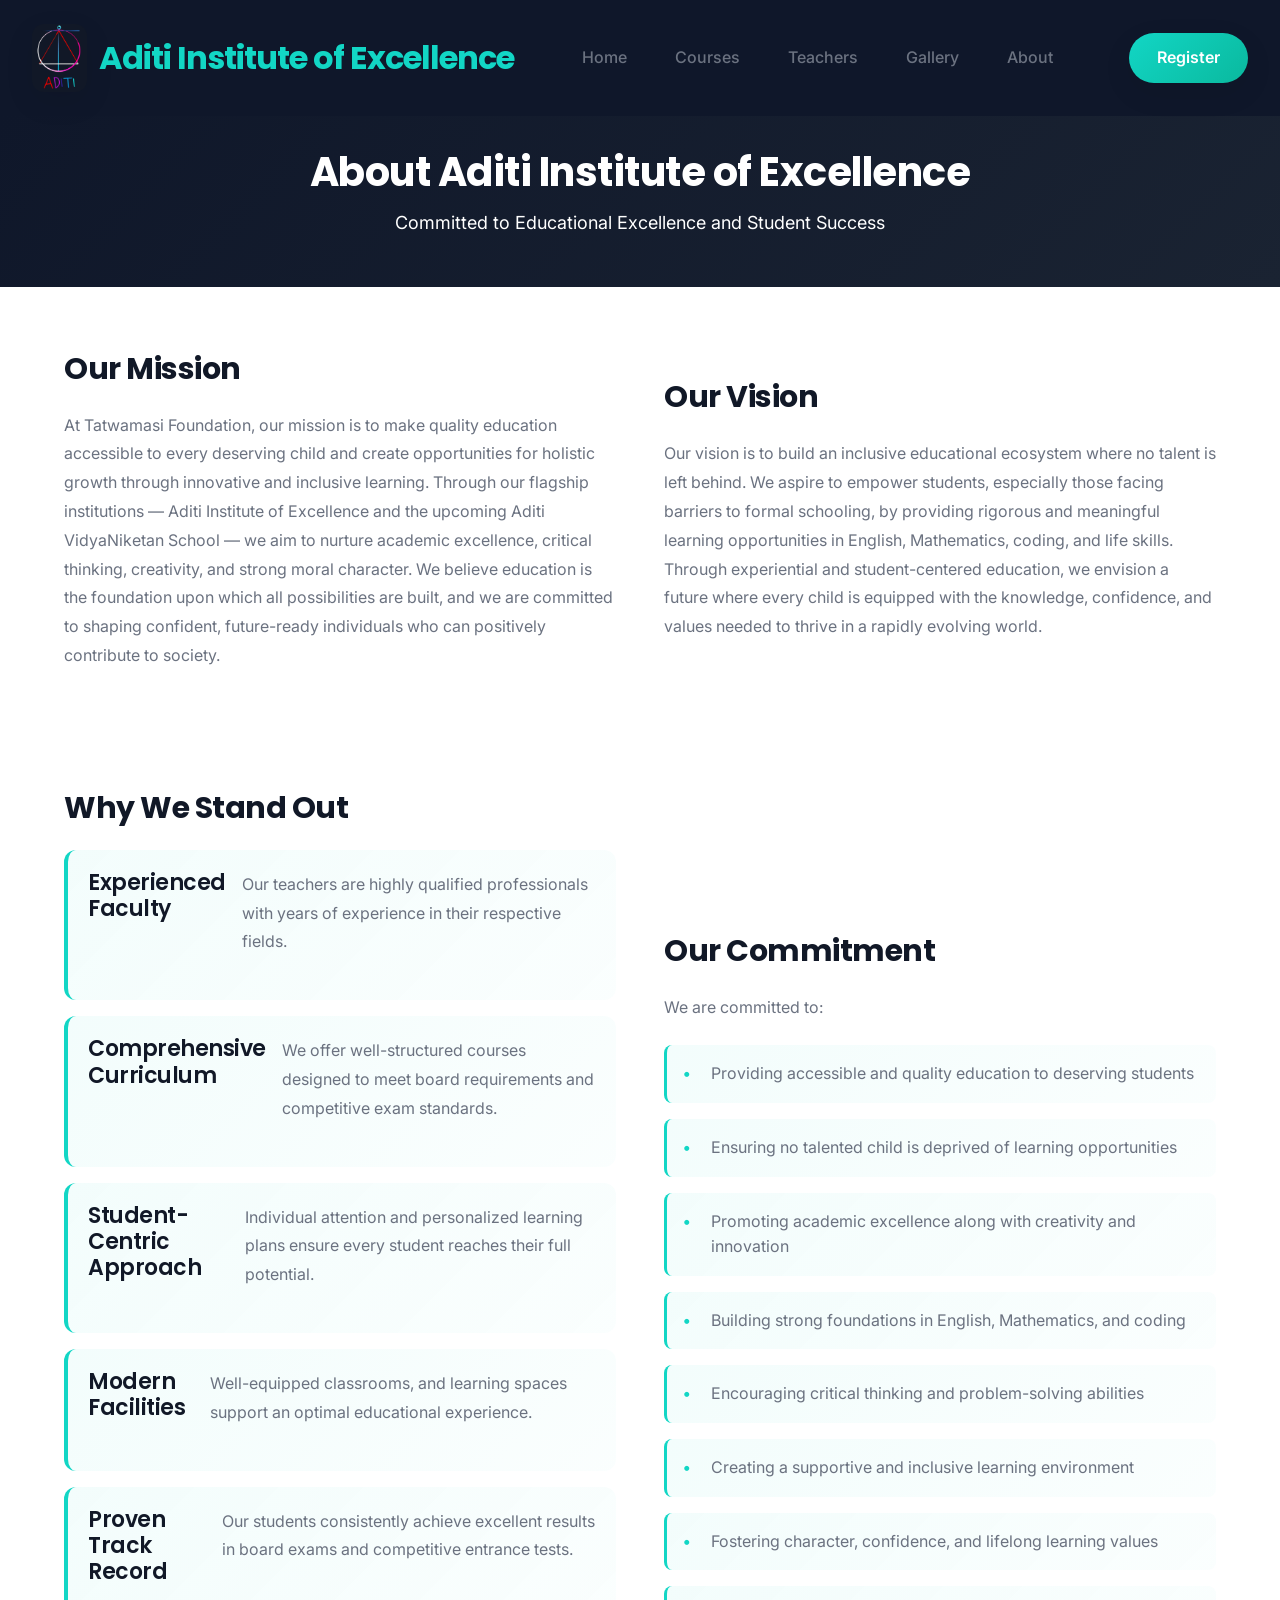
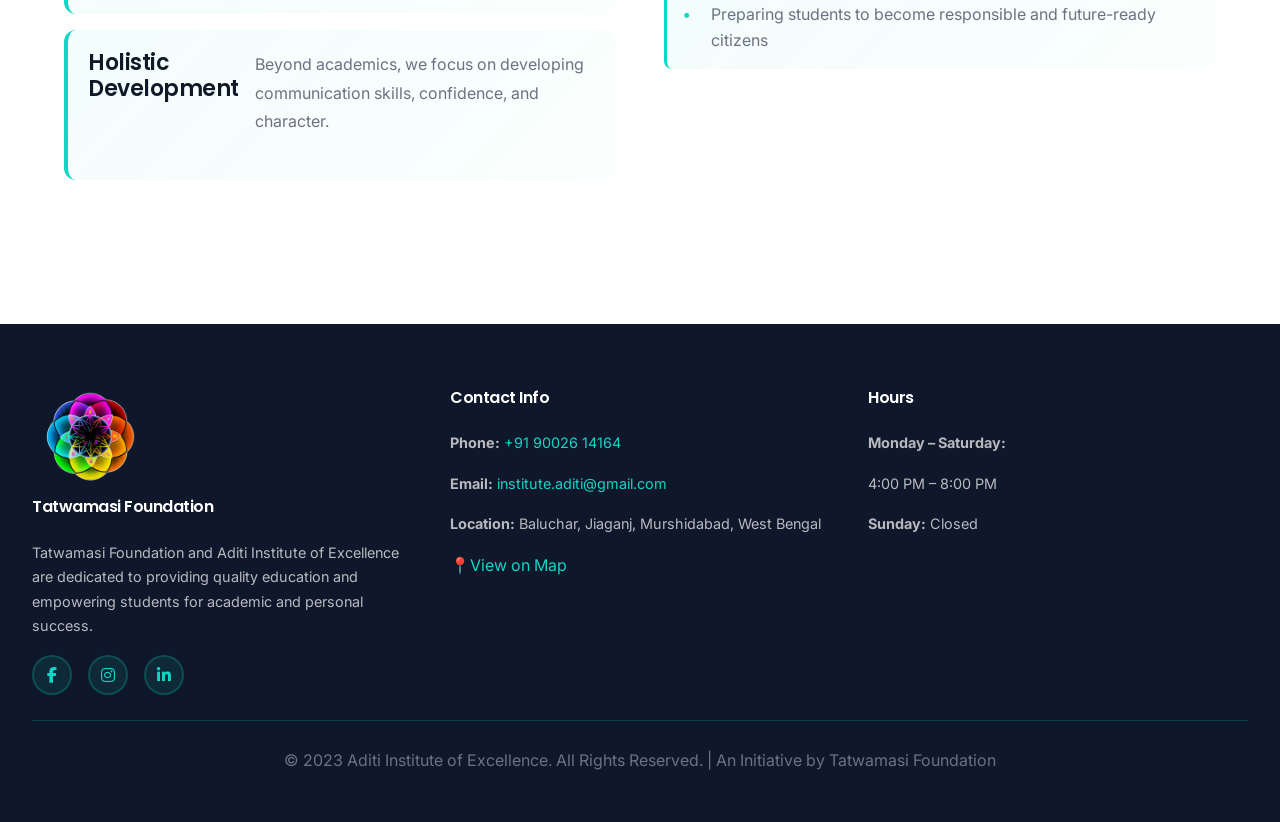
==== commit d544aa59: "Initial site" ====
--- a/about.html
+++ b/about.html
@@ -1,158 +1,158 @@
-<!DOCTYPE html>
-<html lang="en">
-<head>
-    <meta charset="UTF-8">
-    <meta name="viewport" content="width=device-width, initial-scale=1.0">
-    <title>About Us - Aditi Institute of Excellence</title>
-    <link rel="stylesheet" href="style.css">    <link rel="stylesheet" href="https://cdnjs.cloudflare.com/ajax/libs/font-awesome/6.4.0/css/all.min.css"></head>
-<body>
-    <header class="main-header">
-        <div class="header-container">
-            <a href="index.html" class="logo">
-                <img src="images/Aditi Vidyaniketan.png" alt="Aditi Institute logo" class="logo-image">
-                <div class="logo-text">
-                    <h1>Aditi Institute of Excellence</h1>
-                </div>
-            </a>
-
-            <nav class="main-nav">
-                <div class="mobile-menu-header">
-                    <h2>Aditi Institute of Excellence</h2>
-                </div>
-                <ul class="nav-list">
-                    <li><a href="index.html">Home</a></li>
-                    <li><a href="courses.html">Courses</a></li>
-                    <li><a href="teachers.html">Teachers</a></li>
-                    <li><a href="gallery.html">Gallery</a></li>
-                    <li><a href="about.html" class="active">About</a></li>
-                    <li><a href="register.html" class="cta-nav">Register</a></li>
-                </ul>
-            </nav>
-
-            <a href="register.html" class="cta-nav desktop-cta">Register</a>
-            <button class="mobile-menu-btn">☰</button>
-        </div>
-    </header>
-
-    <main>
-        <!-- Page Header -->
-        <section class="page-header">
-            <div class="container">
-                <h2>About Aditi Institute of Excellence</h2>
-                <p>Committed to Educational Excellence and Student Success</p>
-            </div>
-        </section>
-
-        <!-- About Content -->
-        <section class="about">
-            <div class="container">
-                <div class="about-content">
-                    <div class="about-section">
-                        <h3>Our Mission</h3>
-                        <p>At Tatwamasi Foundation, our mission is to make quality education accessible to every deserving child and create opportunities for holistic growth through innovative and inclusive learning. Through our flagship institutions — Aditi Institute of Excellence and the upcoming Aditi VidyaNiketan School — we aim to nurture academic excellence, critical thinking, creativity, and strong moral character. We believe education is the foundation upon which all possibilities are built, and we are committed to shaping confident, future-ready individuals who can positively contribute to society.</p>
-                    </div>
-
-                    <div class="about-section">
-                        <h3>Our Vision</h3>
-                        <p>Our vision is to build an inclusive educational ecosystem where no talent is left behind. We aspire to empower students, especially those facing barriers to formal schooling, by providing rigorous and meaningful learning opportunities in English, Mathematics, coding, and life skills. Through experiential and student-centered education, we envision a future where every child is equipped with the knowledge, confidence, and values needed to thrive in a rapidly evolving world.</p>
-                    </div>
-
-                    <div class="about-section">
-                        <h3>Why We Stand Out</h3>
-                        <div class="features-list">
-                            <div class="feature-item">
-                                <h4>Experienced Faculty</h4>
-                                <p>Our teachers are highly qualified professionals with years of experience in their respective fields.</p>
-                            </div>
-                            <div class="feature-item">
-                                <h4>Comprehensive Curriculum</h4>
-                                <p>We offer well-structured courses designed to meet board requirements and competitive exam standards.</p>
-                            </div>
-                            <div class="feature-item">
-                                <h4>Student-Centric Approach</h4>
-                                <p>Individual attention and personalized learning plans ensure every student reaches their full potential.</p>
-                            </div>
-                            <div class="feature-item">
-                                <h4>Modern Facilities</h4>
-                                <p>Well-equipped classrooms, and learning spaces support an optimal educational experience.</p>
-                            </div>
-                            <div class="feature-item">
-                                <h4>Proven Track Record</h4>
-                                <p>Our students consistently achieve excellent results in board exams and competitive entrance tests.</p>
-                            </div>
-                            <div class="feature-item">
-                                <h4>Holistic Development</h4>
-                                <p>Beyond academics, we focus on developing communication skills, confidence, and character.</p>
-                            </div>
-                        </div>
-                    </div>
-
-                    <div class="about-section">
-                        <h3>Our Commitment</h3>
-                        <p>We are committed to:</p>
-                        <ul class="commitment-list">
-                            <li>Providing accessible and quality education to deserving students</li>
-                            <li>Ensuring no talented child is deprived of learning opportunities</li>
-                            <li>Promoting academic excellence along with creativity and innovation</li>
-                            <li>Building strong foundations in English, Mathematics, and coding</li>
-                            <li>Encouraging critical thinking and problem-solving abilities</li>
-                            <li>Creating a supportive and inclusive learning environment</li>
-                            <li>Fostering character, confidence, and lifelong learning values</li>
-                            <li>Preparing students to become responsible and future-ready citizens</li>
-                        </ul>
-                    </div>
-                </div>
-            </div>
-        </section>
-    </main>
-
-   <footer class="main-footer">
-        <div class="footer-container">
-            <div class="footer-content">
-                <div class="footer-section">
-                    <img src="images/Tatwamasi Foundation.png" alt="Tatwamasi Foundation logo" class="footer-logo">
-                    <h4>Tatwamasi Foundation</h4>
-                    <p>Tatwamasi Foundation and Aditi Institute of Excellence are dedicated to providing quality education and empowering students for academic and personal success.</p>
-                    <div class="social-links">
-                        <a href="https://www.facebook.com/p/Tatwamasi-Foundation-100087963862743/" title="Facebook" target="_blank"><i class="fab fa-facebook-f"></i></a>
-                        <a href="https://www.instagram.com/tatwamasi.foundation/" title="Instagram" target="_blank"><i class="fab fa-instagram"></i></a>
-                        <a href="https://www.linkedin.com/company/tatwamasi-foundation-ngo?trk=public_profile_topcard-current-company" title="LinkedIn" target="_blank"><i class="fab fa-linkedin-in"></i></a>
-                    </div>
-                </div>
-                
-                <div class="footer-section">
-                    <h4>Contact Info</h4>
-                    <p><strong>Phone:</strong> <a href="tel:+919002614164">+91 90026 14164</a></p>
-                    <p><strong>Email:</strong> <a href="mailto:institute.aditi@gmail.com">institute.aditi@gmail.com</a></p>
-                    <p><strong>Location:</strong> Baluchar, Jiaganj, Murshidabad, West Bengal</p>
-                    <a href="https://maps.app.goo.gl/7A74sJCM7ui7Qj1f8" target="_blank" class="map-link">📍View on Map</a>
-                </div>
-
-                <div class="footer-section">
-                    <h4>Hours</h4>
-                    <p><strong>Monday – Saturday:</strong></p>
-                    <p>4:00 PM – 8:00 PM</p>
-                    <p><strong>Sunday:</strong> Closed</p>
-                </div>
-            </div>
-
-            <div class="footer-bottom">
-                <p>&copy; 2023 Aditi Institute of Excellence. All Rights Reserved. | An Initiative by Tatwamasi Foundation</p>
-            </div>
-        </div>
-    </footer>
-
-    <script>
-        // Navbar scroll effect
-        window.addEventListener('scroll', function() {
-            const header = document.querySelector('.main-header');
-            if (window.scrollY > 50) header.classList.add('scrolled'); else header.classList.remove('scrolled');
-        });
-
-        // Mobile menu toggle
-        const mobileMenuBtn = document.querySelector('.mobile-menu-btn');
-        const mainNav = document.querySelector('.main-nav');
-        if (mobileMenuBtn) mobileMenuBtn.addEventListener('click', () => mainNav.classList.toggle('active'));
-    </script>
-</body>
-</html>
+<!DOCTYPE html>
+<html lang="en">
+<head>
+    <meta charset="UTF-8">
+    <meta name="viewport" content="width=device-width, initial-scale=1.0">
+    <title>About Us - Aditi Institute of Excellence</title>
+    <link rel="stylesheet" href="style.css">    <link rel="stylesheet" href="https://cdnjs.cloudflare.com/ajax/libs/font-awesome/6.4.0/css/all.min.css"></head>
+<body>
+    <header class="main-header">
+        <div class="header-container">
+            <a href="index.html" class="logo">
+                <img src="images/Aditi Vidyaniketan.png" alt="Aditi Institute logo" class="logo-image">
+                <div class="logo-text">
+                    <h1>Aditi Institute of Excellence</h1>
+                </div>
+            </a>
+
+            <nav class="main-nav">
+                <div class="mobile-menu-header">
+                    <h2>Aditi Institute of Excellence</h2>
+                </div>
+                <ul class="nav-list">
+                    <li><a href="index.html">Home</a></li>
+                    <li><a href="courses.html">Courses</a></li>
+                    <li><a href="teachers.html">Teachers</a></li>
+                    <li><a href="gallery.html">Gallery</a></li>
+                    <li><a href="about.html" class="active">About</a></li>
+                    <li><a href="register.html" class="cta-nav">Register</a></li>
+                </ul>
+            </nav>
+
+            <a href="register.html" class="cta-nav desktop-cta">Register</a>
+            <button class="mobile-menu-btn">☰</button>
+        </div>
+    </header>
+
+    <main>
+        <!-- Page Header -->
+        <section class="page-header">
+            <div class="container">
+                <h2>About Aditi Institute of Excellence</h2>
+                <p>Committed to Educational Excellence and Student Success</p>
+            </div>
+        </section>
+
+        <!-- About Content -->
+        <section class="about">
+            <div class="container">
+                <div class="about-content">
+                    <div class="about-section">
+                        <h3>Our Mission</h3>
+                        <p>At Tatwamasi Foundation, our mission is to make quality education accessible to every deserving child and create opportunities for holistic growth through innovative and inclusive learning. Through our flagship institutions — Aditi Institute of Excellence and the upcoming Aditi VidyaNiketan School — we aim to nurture academic excellence, critical thinking, creativity, and strong moral character. We believe education is the foundation upon which all possibilities are built, and we are committed to shaping confident, future-ready individuals who can positively contribute to society.</p>
+                    </div>
+
+                    <div class="about-section">
+                        <h3>Our Vision</h3>
+                        <p>Our vision is to build an inclusive educational ecosystem where no talent is left behind. We aspire to empower students, especially those facing barriers to formal schooling, by providing rigorous and meaningful learning opportunities in English, Mathematics, coding, and life skills. Through experiential and student-centered education, we envision a future where every child is equipped with the knowledge, confidence, and values needed to thrive in a rapidly evolving world.</p>
+                    </div>
+
+                    <div class="about-section">
+                        <h3>Why We Stand Out</h3>
+                        <div class="features-list">
+                            <div class="feature-item">
+                                <h4>Experienced Faculty</h4>
+                                <p>Our teachers are highly qualified professionals with years of experience in their respective fields.</p>
+                            </div>
+                            <div class="feature-item">
+                                <h4>Comprehensive Curriculum</h4>
+                                <p>We offer well-structured courses designed to meet board requirements and competitive exam standards.</p>
+                            </div>
+                            <div class="feature-item">
+                                <h4>Student-Centric Approach</h4>
+                                <p>Individual attention and personalized learning plans ensure every student reaches their full potential.</p>
+                            </div>
+                            <div class="feature-item">
+                                <h4>Modern Facilities</h4>
+                                <p>Well-equipped classrooms, and learning spaces support an optimal educational experience.</p>
+                            </div>
+                            <div class="feature-item">
+                                <h4>Proven Track Record</h4>
+                                <p>Our students consistently achieve excellent results in board exams and competitive entrance tests.</p>
+                            </div>
+                            <div class="feature-item">
+                                <h4>Holistic Development</h4>
+                                <p>Beyond academics, we focus on developing communication skills, confidence, and character.</p>
+                            </div>
+                        </div>
+                    </div>
+
+                    <div class="about-section">
+                        <h3>Our Commitment</h3>
+                        <p>We are committed to:</p>
+                        <ul class="commitment-list">
+                            <li>Providing accessible and quality education to deserving students</li>
+                            <li>Ensuring no talented child is deprived of learning opportunities</li>
+                            <li>Promoting academic excellence along with creativity and innovation</li>
+                            <li>Building strong foundations in English, Mathematics, and coding</li>
+                            <li>Encouraging critical thinking and problem-solving abilities</li>
+                            <li>Creating a supportive and inclusive learning environment</li>
+                            <li>Fostering character, confidence, and lifelong learning values</li>
+                            <li>Preparing students to become responsible and future-ready citizens</li>
+                        </ul>
+                    </div>
+                </div>
+            </div>
+        </section>
+    </main>
+
+   <footer class="main-footer">
+        <div class="footer-container">
+            <div class="footer-content">
+                <div class="footer-section">
+                    <img src="images/Tatwamasi Foundation.png" alt="Tatwamasi Foundation logo" class="footer-logo">
+                    <h4>Tatwamasi Foundation</h4>
+                    <p>Tatwamasi Foundation and Aditi Institute of Excellence are dedicated to providing quality education and empowering students for academic and personal success.</p>
+                    <div class="social-links">
+                        <a href="https://www.facebook.com/p/Tatwamasi-Foundation-100087963862743/" title="Facebook" target="_blank"><i class="fab fa-facebook-f"></i></a>
+                        <a href="https://www.instagram.com/tatwamasi.foundation/" title="Instagram" target="_blank"><i class="fab fa-instagram"></i></a>
+                        <a href="https://www.linkedin.com/company/tatwamasi-foundation-ngo?trk=public_profile_topcard-current-company" title="LinkedIn" target="_blank"><i class="fab fa-linkedin-in"></i></a>
+                    </div>
+                </div>
+                
+                <div class="footer-section">
+                    <h4>Contact Info</h4>
+                    <p><strong>Phone:</strong> <a href="tel:+919002614164">+91 90026 14164</a></p>
+                    <p><strong>Email:</strong> <a href="mailto:institute.aditi@gmail.com">institute.aditi@gmail.com</a></p>
+                    <p><strong>Location:</strong> Baluchar, Jiaganj, Murshidabad, West Bengal</p>
+                    <a href="https://maps.app.goo.gl/7A74sJCM7ui7Qj1f8" target="_blank" class="map-link">📍View on Map</a>
+                </div>
+
+                <div class="footer-section">
+                    <h4>Hours</h4>
+                    <p><strong>Monday – Saturday:</strong></p>
+                    <p>4:00 PM – 8:00 PM</p>
+                    <p><strong>Sunday:</strong> Closed</p>
+                </div>
+            </div>
+
+            <div class="footer-bottom">
+                <p>&copy; 2023 Aditi Institute of Excellence. All Rights Reserved. | An Initiative by Tatwamasi Foundation</p>
+            </div>
+        </div>
+    </footer>
+
+    <script>
+        // Navbar scroll effect
+        window.addEventListener('scroll', function() {
+            const header = document.querySelector('.main-header');
+            if (window.scrollY > 50) header.classList.add('scrolled'); else header.classList.remove('scrolled');
+        });
+
+        // Mobile menu toggle
+        const mobileMenuBtn = document.querySelector('.mobile-menu-btn');
+        const mainNav = document.querySelector('.main-nav');
+        if (mobileMenuBtn) mobileMenuBtn.addEventListener('click', () => mainNav.classList.toggle('active'));
+    </script>
+</body>
+</html>
--- a/style.css
+++ b/style.css
@@ -1,2189 +1,2189 @@
-﻿/* ========================================
-   MODERN PREMIUM EDUCATIONAL WEBSITE CSS
-   Inspired by CourseHub & High-End EdTech
-   ======================================== */
-
-/* Import Google Fonts */
-@import url('https://fonts.googleapis.com/css2?family=Poppins:wght@300;400;500;600;700;800&family=Inter:wght@300;400;500;600;700&display=swap');
-
-/* ========================================
-   1. ROOT VARIABLES & GLOBAL STYLES
-   ======================================== */
-
-:root {
-  /* Color Palette */
-  --primary-color: #12d6c5;
-  --primary-dark: #0a9b92;
-  --secondary-color: #0f172a;
-  --bg-light: #f8fafc;
-  --bg-white: #ffffff;
-  --text-dark: #111827;
-  --text-light: #6b7280;
-  --gray-light: #e5e7eb;
-  --gray-medium: #d1d5db;
-  --white: #ffffff;
-  
-  /* Shadows */
-  --shadow-sm: 0 4px 12px rgba(0, 0, 0, 0.08);
-  --shadow-md: 0 10px 30px rgba(0, 0, 0, 0.08);
-  --shadow-lg: 0 20px 50px rgba(0, 0, 0, 0.12);
-  --shadow-xl: 0 25px 60px rgba(18, 214, 197, 0.15);
-  
-  /* Transitions */
-  --transition: all 0.3s ease;
-  --transition-fast: all 0.2s ease;
-}
-
-* {
-  margin: 0;
-  padding: 0;
-  box-sizing: border-box;
-}
-
-html {
-  scroll-behavior: smooth;
-}
-
-body {
-  font-family: 'Inter', 'Poppins', sans-serif;
-  background-color: var(--bg-light);
-  color: var(--text-dark);
-  line-height: 1.6;
-  font-weight: 400;
-  -webkit-font-smoothing: antialiased;
-}
-
-/* ========================================
-   2. TYPOGRAPHY
-   ======================================== */
-
-h1, h2, h3, h4, h5, h6 {
-  font-family: 'Poppins', sans-serif;
-  font-weight: 700;
-  line-height: 1.2;
-  color: var(--text-dark);
-  letter-spacing: -0.5px;
-}
-
-h1 {
-  font-size: clamp(2rem, 8vw, 3.5rem);
-  font-weight: 800;
-  letter-spacing: -1px;
-}
-
-h2 {
-  font-size: clamp(1.75rem, 6vw, 2.75rem);
-  font-weight: 700;
-  margin-bottom: 1rem;
-}
-
-h3 {
-  font-size: clamp(1.375rem, 5vw, 1.875rem);
-  font-weight: 700;
-  margin-bottom: 0.75rem;
-}
-
-h4 {
-  font-size: clamp(1.125rem, 4vw, 1.375rem);
-  font-weight: 600;
-  margin-bottom: 0.5rem;
-}
-
-h5 {
-  font-size: clamp(1rem, 3.5vw, 1.125rem);
-  font-weight: 600;
-}
-
-p {
-  font-size: clamp(0.875rem, 2.5vw, 1rem);
-  line-height: 1.7;
-  color: var(--text-light);
-  margin-bottom: 1rem;
-}
-
-a {
-  color: var(--primary-color);
-  text-decoration: none;
-  transition: var(--transition);
-}
-
-a:hover {
-  color: var(--primary-dark);
-}
-
-.container {
-  max-width: 1280px;
-  margin: 0 auto;
-  padding: 0 clamp(1rem, 5vw, 2rem);
-}
-
-/* ========================================
-   3. NAVBAR & HEADER
-   ======================================== */
-
-.main-header {
-  background: var(--secondary-color);
-  position: sticky;
-  top: 0;
-  z-index: 1000;
-  transition: var(--transition);
-  padding: clamp(0.75rem, 2vw, 1.5rem) clamp(1rem, 5vw, 2rem);
-}
-
-.main-header.scrolled {
-  background: rgba(255, 255, 255, 0.95);
-  backdrop-filter: blur(10px);
-  box-shadow: var(--shadow-sm);
-  padding: 1rem 2rem;
-}
-
-.header-container {
-  max-width: 1280px;
-  margin: 0 auto;
-  display: flex;
-  justify-content: space-between;
-  align-items: center;
-  gap: clamp(0.5rem, 3vw, 2rem);
-}
-
-.logo {
-  display: flex;
-  align-items: center;
-  gap: 0.75rem;
-  text-decoration: none;
-  flex-shrink: 0;
-}
-
-.logo-img {
-  width: clamp(40px, 8vw, 52px);
-  height: clamp(40px, 8vw, 52px);
-  border-radius: 14px;
-  background: linear-gradient(135deg, var(--primary-color), var(--primary-dark));
-  padding: 8px;
-  display: flex;
-  align-items: center;
-  justify-content: center;
-  font-weight: 700;
-  color: white;
-  font-size: clamp(1rem, 2vw, 1.5rem);
-  box-shadow: var(--shadow-md);
-  transition: var(--transition);
-}
-
-/* Image-based logo (replaces text 'A') */
-.logo-image {
-  width: clamp(40px, 8vw, 55px);
-  height: clamp(50px, 10vw, 68px);
-  border-radius: 12px;
-  object-fit: cover;
-  box-shadow: var(--shadow-md);
-  display: inline-block;
-  background: #111827;
-}
-
-/* Footer partner logo */
-.footer-logo {
-  width: 120px;
-  height: auto;
-  display: block;
-  margin-bottom: 0.75rem;
-}
-
-.logo:hover .logo-img {
-  transform: translateY(-3px);
-  box-shadow: var(--shadow-lg);
-}
-
-.logo-text {
-  display: flex;
-  flex-direction: column;
-  gap: 0.5rem;
-}
-
-.logo-text h1 {
-  font-size: clamp(1.2rem, 4vw, 2rem);
-  margin: 0;
-  color: var(--primary-color);
-  font-weight: 700;
-  line-height: 1.2;
-}
-
-.logo-text p {
-  font-size: clamp(0.6rem, 1.5vw, 0.75rem);
-  margin: 0;
-  color: var(--primary-color);
-  font-weight: 600;
-  letter-spacing: 0.5px;
-}
-
-.main-nav {
-  flex: 1;
-}
-
-/* Mobile-only header inside the hamburger menu - hide on desktop */
-.mobile-menu-header {
-  display: none;
-}
-
-.nav-list {
-  display: flex;
-  list-style: none;
-  gap: 0.5rem;
-  justify-content: center;
-  flex-wrap: wrap;
-}
-
-.nav-list a {
-  display: block;
-  padding: clamp(0.5rem, 1.5vw, 0.75rem) clamp(0.75rem, 2vw, 1.25rem);
-  color: var(--text-light);
-  font-weight: 500;
-  border-radius: 8px;
-  transition: var(--transition);
-  position: relative;
-  font-size: clamp(0.85rem, 2vw, 1rem);
-}
-
-.nav-list a::after {
-  content: '';
-  position: absolute;
-  bottom: 0;
-  left: 50%;
-  width: 0;
-  height: 2px;
-  background: var(--primary-color);
-  transition: var(--transition);
-  transform: translateX(-50%);
-}
-
-.nav-list a:hover {
-  color: var(--primary-color);
-}
-
-.nav-list a:hover::after {
-  width: 80%;
-}
-
-.cta-nav {
-  display: inline-block;
-  padding: clamp(0.5rem, 1.5vw, 0.75rem) clamp(1rem, 3vw, 1.75rem);
-  background: linear-gradient(135deg, var(--primary-color), #0ab99e);
-  color: white;
-  border-radius: 50px;
-  font-weight: 600;
-  box-shadow: var(--shadow-md);
-  transition: var(--transition);
-  font-size: clamp(0.8rem, 2vw, 1rem);
-}
-
-.cta-nav:hover {
-  transform: translateY(-2px);
-  box-shadow: var(--shadow-lg);
-  color: white;
-}
-
-/* Hide the in-nav Register link on desktop and show desktop CTA only on larger screens */
-.nav-list a.cta-nav {
-  display: none;
-}
-
-.desktop-cta {
-  display: inline-block;
-}
-
-/* ========================================
-   4. MOBILE HAMBURGER MENU
-   ======================================== */
-
-.mobile-menu-btn {
-  display: none;
-  background: none;
-  border: none;
-  color: whitesmoke;
-  font-size: 1.5rem;
-  cursor: pointer;
-  transition: var(--transition);
-  z-index: 1001;
-}
-
-.mobile-menu-btn:hover {
-  color: var(--primary-color);
-}
-
-/* When header becomes light (scrolled), make hamburger dark for contrast */
-.main-header.scrolled .mobile-menu-btn {
-  color: var(--text-dark);
-}
-
-@media (max-width: 768px) {
-  .mobile-menu-btn {
-    display: block;
-  }
-
-  .desktop-cta {
-    display: none;
-  }
-
-  .main-nav {
-    display: none;
-    position: absolute;
-    top: 100%;
-    left: 0;
-    right: 0;
-    background: var(--white);
-    padding: 0;
-    flex-direction: column;
-    box-shadow: var(--shadow-md);
-  }
-
-  .main-nav.active {
-    display: flex;
-  }
-
-  .mobile-menu-header {
-    padding: clamp(1rem, 3vw, 1.5rem) clamp(1rem, 3vw, 2rem);
-    border-bottom: 2px solid var(--primary-color);
-    background: linear-gradient(135deg, var(--secondary-color), #1a2332);
-    display: none; /* hide inside hamburger to avoid duplicate institute name */
-  }
-
-  .mobile-menu-header h2 {
-    color: white;
-    font-size: clamp(1rem, 3vw, 1.25rem);
-    margin: 0;
-  }
-
-  .nav-list {
-    flex-direction: column;
-    gap: 0;
-    width: 100%;
-    padding: clamp(1rem, 3vw, 2rem);
-  }
-
-  .nav-list li {
-    margin-bottom: 0.75rem;
-  }
-
-  .nav-list a {
-    display: block;
-    padding: clamp(0.75rem, 2vw, 1rem);
-    border-radius: 8px;
-  }
-
-  .nav-list a.cta-nav {
-    display: inline-block;
-    width: 100%;
-    text-align: center;
-    margin-top: 1rem;
-    padding: clamp(0.6rem, 2vw, 0.85rem) clamp(1rem, 3vw, 1.75rem);
-    background: linear-gradient(135deg, var(--primary-color), #0ab99e);
-    color: white;
-    border-radius: 50px;
-    font-weight: 600;
-  }
-}
-
-/* ========================================
-   5. HERO SECTION
-   ======================================== */
-
-.hero {
-  background: linear-gradient(135deg, var(--bg-white) 0%, #f0fffe 100%);
-  padding: clamp(2rem, 6vw, 3rem) clamp(1rem, 5vw, 2rem) clamp(1.5rem, 5vw, 2.5rem);
-  min-height: auto;
-  display: flex;
-  align-items: center;
-  position: relative;
-  overflow: hidden;
-}
-
-.hero::before {
-  content: '';
-  position: absolute;
-  top: -50%;
-  right: -20%;
-  width: 600px;
-  height: 600px;
-  background: radial-gradient(circle, rgba(18, 214, 197, 0.1) 0%, transparent 70%);
-  border-radius: 50%;
-  animation: float 6s ease-in-out infinite;
-}
-
-.hero::after {
-  content: '';
-  position: absolute;
-  bottom: -30%;
-  left: 5%;
-  width: 400px;
-  height: 400px;
-  background: radial-gradient(circle, rgba(18, 214, 197, 0.08) 0%, transparent 70%);
-  border-radius: 50%;
-  animation: float 8s ease-in-out infinite reverse;
-}
-
-@keyframes float {
-  0%, 100% {
-    transform: translateY(0px);
-  }
-  50% {
-    transform: translateY(20px);
-  }
-}
-
-.hero-content {
-  max-width: 1280px;
-  margin: 0 auto;
-  display: grid;
-  grid-template-columns: 1fr 1fr;
-  gap: clamp(1.5rem, 4vw, 3rem);
-  align-items: center;
-  position: relative;
-  z-index: 1;
-}
-
-.hero-text h1 {
-  font-size: clamp(1.75rem, 7vw, 3.5rem);
-  line-height: 1.15;
-  margin-bottom: clamp(1rem, 3vw, 1.5rem);
-  color: var(--text-dark);
-}
-
-.hero-text h1 .highlight {
-  background: linear-gradient(135deg, var(--primary-color), var(--primary-dark));
-  -webkit-background-clip: text;
-  -webkit-text-fill-color: transparent;
-  background-clip: text;
-}
-
-.hero-text p {
-  font-size: clamp(0.95rem, 3vw, 1.125rem);
-  color: var(--text-light);
-  margin-bottom: clamp(1.5rem, 4vw, 2.5rem);
-  line-height: 1.8;
-}
-
-.hero-buttons {
-  display: flex;
-  gap: 1.5rem;
-  flex-wrap: wrap;
-}
-
-.btn-primary {
-  padding: 1rem 2.5rem;
-  background: linear-gradient(135deg, var(--primary-color), var(--primary-dark));
-  color: white;
-  border: none;
-  border-radius: 50px;
-  font-weight: 600;
-  font-size: 1rem;
-  cursor: pointer;
-  transition: var(--transition);
-  box-shadow: var(--shadow-md);
-  position: relative;
-  overflow: hidden;
-}
-
-.btn-primary::before {
-  content: '';
-  position: absolute;
-  top: 0;
-  left: -100%;
-  width: 100%;
-  height: 100%;
-  background: rgba(255, 255, 255, 0.2);
-  transition: var(--transition);
-  z-index: -1;
-}
-
-.btn-primary:hover {
-  transform: translateY(-3px);
-  box-shadow: var(--shadow-lg);
-  color: white;
-}
-
-.btn-primary:hover::before {
-  left: 100%;
-}
-
-.btn-secondary {
-  padding: 1rem 2.5rem;
-  background: transparent;
-  color: var(--text-dark);
-  border: 2px solid var(--gray-light);
-  border-radius: 50px;
-  font-weight: 600;
-  font-size: 1rem;
-  cursor: pointer;
-  transition: var(--transition);
-}
-
-.btn-secondary:hover {
-  border-color: var(--primary-color);
-  color: var(--primary-color);
-  transform: translateY(-3px);
-}
-
-.hero-image {
-  position: relative;
-  display: flex;
-  align-items: center;
-  justify-content: center;
-  min-height: clamp(350px, 50vw, 500px);
-}
-
-.dashboard-card {
-  background: var(--white);
-  border-radius: 20px;
-  padding: 2rem;
-  box-shadow: var(--shadow-xl);
-  backdrop-filter: blur(10px);
-  border: 1px solid rgba(18, 214, 197, 0.1);
-  animation: slideInUp 0.8s ease-out;
-  position: relative;
-  z-index: 2;
-}
-
-@keyframes slideInUp {
-  from {
-    opacity: 0;
-    transform: translateY(30px);
-  }
-  to {
-    opacity: 1;
-    transform: translateY(0);
-  }
-}
-
-.dashboard-card h3 {
-  color: var(--primary-color);
-  margin-bottom: 1.5rem;
-  font-size: 1.5rem;
-}
-
-.stat-item {
-  display: flex;
-  gap: clamp(0.75rem, 2vw, 1.5rem);
-  margin-bottom: clamp(1rem, 2vw, 1.5rem);
-  align-items: center;
-}
-
-.stat-icon {
-  width: clamp(45px, 10vw, 60px);
-  height: clamp(45px, 10vw, 60px);
-  background: linear-gradient(135deg, rgba(18, 214, 197, 0.1), rgba(18, 214, 197, 0.05));
-  border-radius: 12px;
-  display: flex;
-  align-items: center;
-  justify-content: center;
-  font-size: clamp(1.5rem, 3vw, 2rem);
-  flex-shrink: 0;
-}
-
-.stat-content h4 {
-  color: var(--text-dark);
-  margin-bottom: 0.25rem;
-  font-size: clamp(1rem, 2vw, 1.125rem);
-}
-
-.stat-content p {
-  color: var(--text-light);
-  font-size: clamp(0.75rem, 2vw, 0.875rem);
-  margin: 0;
-}
-
-@media (max-width: 1024px) {
-  .hero-content {
-    grid-template-columns: 1fr;
-    gap: clamp(1.5rem, 3vw, 3rem);
-  }
-
-  .hero-text h1 {
-    font-size: clamp(1.75rem, 6vw, 2.5rem);
-  }
-
-  .hero-image {
-    min-height: clamp(300px, 50vw, 400px);
-  }
-}
-
-@media (max-width: 768px) {
-  .hero-image {
-    min-height: clamp(250px, 45vw, 350px);
-  }
-}
-
-@media (max-width: 480px) {
-  .hero {
-    padding: clamp(2rem, 5vw, 3rem) clamp(0.75rem, 3vw, 1.5rem);
-  }
-
-  .hero-image {
-    min-height: clamp(200px, 60vw, 300px);
-  }
-}
-
-/* ========================================
-   6. ABOUT SECTION
-   ======================================== */
-
-.about {
-  padding: clamp(2rem, 6vw, 4rem) clamp(1rem, 5vw, 2rem);
-  background: var(--white);
-}
-
-.about-content {
-  max-width: 1280px;
-  margin: 0 auto;
-  display: grid;
-  grid-template-columns: 1fr 1fr;
-  gap: clamp(1.5rem, 4vw, 3rem);
-  align-items: center;
-}
-
-.about-image {
-  position: relative;
-  max-width: 100%;
-}
-
-.about-image img {
-  width: 100%;
-  border-radius: 20px;
-  box-shadow: var(--shadow-lg);
-  display: block;
-}
-
-.floating-card {
-  position: absolute;
-  background: var(--white);
-  padding: 1.5rem;
-  border-radius: 12px;
-  box-shadow: var(--shadow-md);
-  border: 1px solid var(--gray-light);
-  animation: float 4s ease-in-out infinite;
-  z-index: 2;
-}
-
-.about-image .floating-card:nth-of-type(1) {
-  bottom: -20px;
-  right: -20px;
-  width: 200px;
-}
-
-.about-image .floating-card:nth-of-type(2) {
-  top: 40px;
-  left: -30px;
-  width: 180px;
-  animation-delay: 0.5s;
-}
-
-.floating-card-content {
-  text-align: center;
-}
-
-@media (max-width: 768px) {
-  .about-image {
-    max-width: 100%;
-  }
-
-  .floating-card {
-    position: static;
-    width: 100%;
-    max-width: 100%;
-    margin-top: clamp(0.75rem, 2vw, 1rem);
-    animation: none;
-    box-shadow: var(--shadow-sm);
-  }
-
-  .floating-card-content {
-    text-align: left;
-  }
-}
-
-
-.floating-card-content h4 {
-  color: var(--primary-color);
-  margin-bottom: clamp(0.3rem, 1vw, 0.5rem);
-  font-size: clamp(0.95rem, 2vw, 1.1rem);
-}
-
-.floating-card-content p {
-  font-size: clamp(0.75rem, 1.5vw, 0.875rem);
-  margin: 0;
-}
-
-.about-text h2 {
-  margin-bottom: clamp(1rem, 2vw, 1.5rem);
-  color: var(--text-dark);
-  font-size: clamp(1.5rem, 5vw, 2.75rem);
-}
-
-.about-text p {
-  margin-bottom: clamp(1rem, 2vw, 1.5rem);
-  color: var(--text-light);
-  font-size: clamp(0.9rem, 2vw, 1rem);
-}
-
-.features-list {
-  display: grid;
-  gap: 1rem;
-  margin-bottom: 2rem;
-}
-
-.feature-item {
-  display: flex;
-  gap: 1rem;
-  padding: 1.25rem;
-  background: linear-gradient(135deg, rgba(18, 214, 197, 0.05), rgba(18, 214, 197, 0.02));
-  border-radius: 12px;
-  border-left: 4px solid var(--primary-color);
-  transition: var(--transition);
-}
-
-.feature-item:hover {
-  background: linear-gradient(135deg, rgba(18, 214, 197, 0.1), rgba(18, 214, 197, 0.05));
-  transform: translateX(5px);
-}
-
-.feature-icon {
-  width: 40px;
-  height: 40px;
-  background: var(--primary-color);
-  border-radius: 8px;
-  display: flex;
-  align-items: center;
-  justify-content: center;
-  color: white;
-  font-weight: 700;
-  flex-shrink: 0;
-  font-size: 1.25rem;
-}
-
-.feature-content h4 {
-  color: var(--text-dark);
-  margin-bottom: 0.25rem;
-}
-
-.feature-content p {
-  color: var(--text-light);
-  font-size: 0.875rem;
-  margin: 0;
-}
-
-@media (max-width: 1024px) {
-  .about-content {
-    grid-template-columns: 1fr;
-    gap: clamp(1.5rem, 3vw, 2rem);
-  }
-}
-
-/* ========================================
-   7. COURSES SECTION
-   ======================================== */
-
-.courses {
-  padding: clamp(2rem, 6vw, 4rem) clamp(1rem, 5vw, 2rem);
-  background: var(--bg-light);
-}
-
-.section-header {
-  text-align: center;
-  margin-bottom: clamp(1.5rem, 4vw, 2.5rem);
-  max-width: 600px;
-  margin-left: auto;
-  margin-right: auto;
-}
-
-.section-header h2 {
-  color: var(--text-dark);
-  margin-bottom: clamp(0.75rem, 2vw, 1rem);
-  font-size: clamp(1.75rem, 5vw, 2.75rem);
-}
-
-.section-header p {
-  color: var(--text-light);
-  font-size: clamp(0.95rem, 2vw, 1.125rem);
-}
-
-.courses-container {
-  max-width: 1280px;
-  margin: 0 auto;
-}
-
-.courses-grid {
-  display: grid;
-  grid-template-columns: repeat(auto-fit, minmax(clamp(280px, 70vw, 320px), 1fr));
-  gap: clamp(1.5rem, 3vw, 2rem);
-}
-
-.course-card {
-  background: var(--white);
-  border-radius: 16px;
-  overflow: hidden;
-  box-shadow: var(--shadow-sm);
-  transition: var(--transition);
-  border: 1px solid var(--gray-light);
-  display: flex;
-  flex-direction: column;
-}
-
-.course-card:hover {
-  box-shadow: var(--shadow-lg);
-  transform: translateY(-8px);
-  border-color: var(--primary-color);
-}
-
-.course-header {
-  background: linear-gradient(135deg, var(--primary-color), var(--primary-dark));
-  padding: 2rem;
-  color: white;
-}
-
-.course-header h3 {
-  color: white;
-  margin-bottom: 0.5rem;
-}
-
-.course-level {
-  display: inline-block;
-  background: rgba(255, 255, 255, 0.2);
-  padding: 0.5rem 1rem;
-  border-radius: 50px;
-  font-size: 0.75rem;
-  font-weight: 600;
-  letter-spacing: 1px;
-}
-
-.course-body {
-  padding: 2rem;
-  flex: 1;
-  display: flex;
-  flex-direction: column;
-}
-
-.course-body p {
-  color: var(--text-light);
-  margin-bottom: 1.5rem;
-  flex: 1;
-}
-
-.course-highlights {
-  background: linear-gradient(135deg, rgba(18, 214, 197, 0.05), rgba(18, 214, 197, 0.02));
-  padding: 1.5rem;
-  border-radius: 12px;
-  margin-bottom: 1.5rem;
-}
-
-.course-list {
-  list-style: none;
-}
-
-.course-list li {
-  padding: 0.5rem 0;
-  padding-left: 1.5rem;
-  color: var(--text-light);
-  position: relative;
-  font-size: 0.9rem;
-}
-
-.course-list li::before {
-  content: '✓';
-  position: absolute;
-  left: 0;
-  color: var(--primary-color);
-  font-weight: 700;
-}
-
-.course-footer {
-  display: flex;
-  gap: 1rem;
-  padding-top: 1rem;
-  border-top: 1px solid var(--gray-light);
-}
-
-.course-price {
-  flex: 1;
-}
-
-.course-price p {
-  margin: 0;
-  font-size: 0.875rem;
-  color: var(--text-light);
-}
-
-.course-price .price {
-  font-size: 1.75rem;
-  color: var(--primary-color);
-  font-weight: 700;
-  margin: 0;
-}
-
-.course-btn {
-  padding: 0.75rem 1.5rem;
-  background: linear-gradient(135deg, var(--primary-color), var(--primary-dark));
-  color: white;
-  border: none;
-  border-radius: 8px;
-  font-weight: 600;
-  cursor: pointer;
-  transition: var(--transition);
-  align-self: flex-end;
-}
-
-.course-btn:hover {
-  transform: scale(1.05);
-  box-shadow: var(--shadow-md);
-}
-
-/* ========================================
-   8. FEATURES SECTION
-   ======================================== */
-
-.features {
-  padding: 6rem 2rem;
-  background: var(--white);
-}
-
-.features-grid {
-  max-width: 1280px;
-  margin: 0 auto;
-  display: grid;
-  grid-template-columns: repeat(auto-fit, minmax(280px, 1fr));
-  gap: 2.5rem;
-}
-
-.feature-card {
-  background: linear-gradient(135deg, var(--white), rgba(18, 214, 197, 0.02));
-  padding: 2.5rem 2rem;
-  border-radius: 16px;
-  border: 1px solid var(--gray-light);
-  text-align: center;
-  transition: var(--transition);
-  backdrop-filter: blur(10px);
-}
-
-.feature-card:hover {
-  border-color: var(--primary-color);
-  box-shadow: var(--shadow-lg);
-  transform: translateY(-5px);
-}
-
-.feature-card-icon {
-  width: 70px;
-  height: 70px;
-  margin: 0 auto 1.5rem;
-  background: linear-gradient(135deg, rgba(18, 214, 197, 0.2), rgba(18, 214, 197, 0.1));
-  border-radius: 14px;
-  display: flex;
-  align-items: center;
-  justify-content: center;
-  font-size: 2rem;
-}
-
-.feature-card h3 {
-  margin-bottom: 1rem;
-  color: var(--text-dark);
-}
-
-.feature-card p {
-  color: var(--text-light);
-  margin: 0;
-}
-
-/* ========================================
-   9. TEACHERS SECTION
-   ======================================== */
-
-.teachers {
-  padding: clamp(2rem, 6vw, 4rem) clamp(1rem, 5vw, 2rem);
-  background: var(--bg-light);
-}
-
-.teachers-container {
-  max-width: 1280px;
-  margin: 0 auto;
-}
-
-.teachers-grid {
-  display: grid;
-  grid-template-columns: repeat(auto-fit, minmax(clamp(250px, 60vw, 280px), 1fr));
-  gap: clamp(1.5rem, 3vw, 2.5rem);
-}
-
-.teacher-card {
-  background: var(--white);
-  border-radius: 16px;
-  overflow: hidden;
-  box-shadow: var(--shadow-sm);
-  transition: var(--transition);
-  border: 1px solid var(--gray-light);
-}
-
-.teacher-card:hover {
-  box-shadow: var(--shadow-lg);
-  transform: translateY(-8px);
-}
-
-.teacher-image {
-  width: 100%;
-  /* keep a consistent portrait area for teacher photos */
-  aspect-ratio: 4 / 5;
-  min-height: 260px;
-  overflow: hidden;
-  background: linear-gradient(135deg, var(--primary-color), var(--primary-dark));
-  position: relative;
-}
-
-.teacher-image img {
-  width: 100%;
-  height: 100%;
-  object-fit: cover;
-  object-position: center center;
-  display: block;
-  transition: transform var(--transition);
-}
-
-/* Fine-tune cropping for specific teacher photos that need alignment */
-.teacher-image img[alt*="Arunava Sensharma"] {
-  /* nudge the crop slightly upward to center the face */
-  object-position: center 35%;
-}
-
-.teacher-image img[alt*="Sashti Das"] {
-  /* nudge the crop more upward to center the face better */
-  object-position: center 20%;
-}
-
-.teacher-card:hover .teacher-image img {
-  transform: scale(1.08);
-}
-
-.teacher-info {
-  padding: clamp(1.5rem, 2vw, 2rem);
-  text-align: center;
-}
-
-.teacher-info h3 {
-  color: var(--text-dark);
-  margin-bottom: clamp(0.3rem, 1vw, 0.5rem);
-  font-size: clamp(1.1rem, 2.5vw, 1.375rem);
-}
-
-.teacher-subject {
-  color: var(--primary-color);
-  font-weight: 600;
-  font-size: clamp(0.8rem, 1.5vw, 0.9rem);
-  margin-bottom: 1rem;
-  letter-spacing: 0.5px;
-}
-
-.teacher-bio {
-  color: var(--text-light);
-  font-size: clamp(0.8rem, 1.5vw, 0.9rem);
-  margin-bottom: clamp(1rem, 2vw, 1.5rem);
-  line-height: 1.6;
-}
-
-.teacher-social {
-  display: flex;
-  gap: 0.75rem;
-  justify-content: center;
-}
-
-.social-icon {
-  width: 40px;
-  height: 40px;
-  border-radius: 50%;
-  background: linear-gradient(135deg, rgba(18, 214, 197, 0.1), rgba(18, 214, 197, 0.05));
-  display: flex;
-  align-items: center;
-  justify-content: center;
-  color: var(--primary-color);
-  transition: var(--transition);
-  cursor: pointer;
-  font-size: 1.1rem;
-}
-
-.social-icon:hover {
-  background: var(--primary-color);
-  color: white;
-  transform: translateY(-3px);
-}
-
-/* ========================================
-   10. TESTIMONIALS SECTION
-   ======================================== */
-
-.testimonials {
-  padding: clamp(2rem, 6vw, 4rem) clamp(1rem, 5vw, 2rem);
-  background: var(--white);
-}
-
-.testimonials-container {
-  max-width: 1280px;
-  margin: 0 auto;
-}
-
-.testimonials-grid {
-  display: grid;
-  grid-template-columns: repeat(auto-fit, minmax(clamp(280px, 70vw, 300px), 1fr));
-  gap: clamp(1.5rem, 3vw, 2rem);
-}
-
-.testimonial-card {
-  background: linear-gradient(135deg, var(--bg-light), var(--white));
-  padding: 2rem;
-  border-radius: 16px;
-  border: 1px solid var(--gray-light);
-  transition: var(--transition);
-}
-
-.testimonial-card:hover {
-  box-shadow: var(--shadow-md);
-  transform: translateY(-3px);
-}
-
-.stars {
-  color: #fbbf24;
-  margin-bottom: 1rem;
-  font-size: 1rem;
-}
-
-.quote-icon {
-  width: 40px;
-  height: 40px;
-  background: linear-gradient(135deg, rgba(18, 214, 197, 0.1), rgba(18, 214, 197, 0.05));
-  border-radius: 8px;
-  display: flex;
-  align-items: center;
-  justify-content: center;
-  color: var(--primary-color);
-  font-size: 1.5rem;
-  margin-bottom: 1rem;
-}
-
-.testimonial-text {
-  color: var(--text-light);
-  font-size: 0.95rem;
-  margin-bottom: 1.5rem;
-  line-height: 1.8;
-  font-style: italic;
-}
-
-.testimonial-author {
-  border-top: 1px solid var(--gray-light);
-  padding-top: 1rem;
-}
-
-.author-name {
-  color: var(--text-dark);
-  font-weight: 600;
-  margin-bottom: 0.25rem;
-}
-
-.author-title {
-  color: var(--text-light);
-  font-size: 0.85rem;
-}
-
-/* ========================================
-   11. STATISTICS SECTION
-   ======================================== */
-
-.statistics {
-  padding: 6rem 2rem;
-  background: linear-gradient(135deg, var(--secondary-color), #1a2332);
-  color: white;
-  position: relative;
-  overflow: hidden;
-}
-
-.statistics::before {
-  content: '';
-  position: absolute;
-  top: -50%;
-  right: -20%;
-  width: 500px;
-  height: 500px;
-  background: radial-gradient(circle, rgba(18, 214, 197, 0.1) 0%, transparent 70%);
-  border-radius: 50%;
-}
-
-.stats-container {
-  max-width: 1280px;
-  margin: 0 auto;
-  position: relative;
-  z-index: 1;
-}
-
-.stats-grid {
-  display: grid;
-  grid-template-columns: repeat(auto-fit, minmax(250px, 1fr));
-  gap: 2rem;
-}
-
-.stat-card {
-  background: rgba(255, 255, 255, 0.05);
-  padding: 2rem;
-  border-radius: 16px;
-  border: 1px solid rgba(18, 214, 197, 0.2);
-  text-align: center;
-  backdrop-filter: blur(10px);
-  transition: var(--transition);
-}
-
-.stat-card:hover {
-  background: rgba(18, 214, 197, 0.1);
-  border-color: var(--primary-color);
-  transform: translateY(-5px);
-}
-
-.stat-number {
-  font-size: 3rem;
-  font-weight: 800;
-  color: var(--primary-color);
-  margin-bottom: 0.5rem;
-  font-family: 'Poppins', sans-serif;
-}
-
-.stat-label {
-  font-size: 1rem;
-  color: rgba(255, 255, 255, 0.9);
-  font-weight: 500;
-}
-
-/* ========================================
-   12. CTA BANNER SECTION
-   ======================================== */
-
-.cta-banner {
-  padding: 4rem 2rem;
-  background: linear-gradient(135deg, var(--primary-color), var(--primary-dark));
-  position: relative;
-  overflow: hidden;
-}
-
-.cta-banner::before {
-  content: '';
-  position: absolute;
-  top: -50%;
-  right: -20%;
-  width: 400px;
-  height: 400px;
-  background: radial-gradient(circle, rgba(255, 255, 255, 0.1) 0%, transparent 70%);
-  border-radius: 50%;
-}
-
-.cta-content {
-  max-width: 800px;
-  margin: 0 auto;
-  text-align: center;
-  position: relative;
-  z-index: 1;
-}
-
-.cta-content h2 {
-  color: white;
-  margin-bottom: 1rem;
-  font-size: 2.5rem;
-}
-
-.cta-content p {
-  color: rgba(255, 255, 255, 0.95);
-  font-size: 1.125rem;
-  margin-bottom: 2rem;
-}
-
-.cta-button {
-  padding: 1rem 3rem;
-  background: white;
-  color: var(--primary-color);
-  border: none;
-  border-radius: 50px;
-  font-weight: 700;
-  font-size: 1rem;
-  cursor: pointer;
-  transition: var(--transition);
-  box-shadow: var(--shadow-lg);
-}
-
-.cta-button:hover {
-  transform: translateY(-3px);
-  box-shadow: var(--shadow-xl);
-  color: var(--primary-dark);
-}
-
-/* ========================================
-   13. FOOTER
-   ======================================== */
-
-.main-footer {
-  background: var(--secondary-color);
-  color: rgba(255, 255, 255, 0.8);
-  padding: clamp(2.5rem, 5vw, 4rem) clamp(1rem, 5vw, 2rem) clamp(1rem, 3vw, 2rem);
-}
-
-.footer-container {
-  max-width: 1280px;
-  margin: 0 auto;
-}
-
-.footer-content {
-  display: grid;
-  grid-template-columns: repeat(auto-fit, minmax(clamp(220px, 60vw, 250px), 1fr));
-  gap: clamp(1.5rem, 3vw, 3rem);
-  margin-bottom: clamp(1.5rem, 2vw, 2rem);
-}
-
-.footer-section h4 {
-  color: white;
-  margin-bottom: clamp(1rem, 2vw, 1.5rem);
-  font-size: clamp(0.95rem, 2vw, 1rem);
-}
-
-.footer-section p {
-  color: rgba(255, 255, 255, 0.7);
-  font-size: clamp(0.85rem, 1.5vw, 0.9rem);
-  margin-bottom: clamp(0.75rem, 1.5vw, 1rem);
-}
-
-.footer-links {
-  list-style: none;
-}
-
-.footer-links li {
-  margin-bottom: 0.75rem;
-}
-
-.footer-links a {
-  color: rgba(255, 255, 255, 0.7);
-  transition: var(--transition);
-  font-size: 0.9rem;
-}
-
-.footer-links a:hover {
-  color: var(--primary-color);
-  padding-left: 5px;
-}
-
-.footer-newsletter {
-  display: flex;
-  gap: 0.75rem;
-  margin-bottom: 1rem;
-}
-
-.footer-newsletter input {
-  flex: 1;
-  padding: 0.75rem 1rem;
-  border: 1px solid rgba(18, 214, 197, 0.3);
-  border-radius: 8px;
-  background: rgba(255, 255, 255, 0.05);
-  color: white;
-  font-size: 0.9rem;
-}
-
-.footer-newsletter input::placeholder {
-  color: rgba(255, 255, 255, 0.5);
-}
-
-.footer-newsletter button {
-  padding: 0.75rem 1.5rem;
-  background: var(--primary-color);
-  color: white;
-  border: none;
-  border-radius: 8px;
-  font-weight: 600;
-  cursor: pointer;
-  transition: var(--transition);
-}
-
-.footer-newsletter button:hover {
-  background: var(--primary-dark);
-  transform: translateY(-2px);
-}
-
-.social-links {
-  display: flex;
-  gap: 1rem;
-  margin-top: 1rem;
-}
-
-.social-links a {
-  width: 40px;
-  height: 40px;
-  background: rgba(18, 214, 197, 0.1);
-  border: 2px solid rgba(18, 214, 197, 0.2);
-  border-radius: 50%;
-  display: flex;
-  align-items: center;
-  justify-content: center;
-  color: var(--primary-color);
-  transition: var(--transition);
-  font-weight: 700;
-  font-size: 1.1rem;
-  text-decoration: none;
-}
-
-.social-links a i {
-  font-size: 1rem;
-  line-height: 1;
-}
-
-/* Facebook */
-.social-links a:nth-child(1):hover {
-  background: #1877F2;
-  color: white;
-  border-color: #1877F2;
-  transform: scale(1.1) translateY(-2px);
-  box-shadow: 0 4px 12px rgba(24, 119, 242, 0.3);
-}
-
-/* Instagram */
-.social-links a:nth-child(2):hover {
-  background: linear-gradient(135deg, #E4405F, #FD1D1D);
-  color: white;
-  border-color: #E4405F;
-  transform: scale(1.1) translateY(-2px);
-  box-shadow: 0 4px 12px rgba(228, 64, 95, 0.3);
-}
-
-/* LinkedIn */
-.social-links a:nth-child(3):hover {
-  background: #0A66C2;
-  color: white;
-  border-color: #0A66C2;
-  transform: scale(1.1) translateY(-2px);
-  box-shadow: 0 4px 12px rgba(10, 102, 194, 0.3);
-}
-
-.footer-bottom {
-  border-top: 1px solid rgba(18, 214, 197, 0.2);
-  padding-top: clamp(1.5rem, 2vw, 2rem);
-  text-align: center;
-  color: rgba(255, 255, 255, 0.6);
-  font-size: clamp(0.8rem, 1.5vw, 0.9rem);
-}
-
-/* ========================================
-   14. FORMS
-   ======================================== */
-
-.form-group {
-  margin-bottom: clamp(1rem, 2vw, 1.5rem);
-}
-
-.form-group label {
-  display: block;
-  margin-bottom: clamp(0.35rem, 1vw, 0.5rem);
-  color: var(--text-dark);
-  font-weight: 500;
-  font-size: clamp(0.85rem, 1.5vw, 0.95rem);
-}
-
-.form-group input,
-.form-group select,
-.form-group textarea {
-  width: 100%;
-  padding: clamp(0.65rem, 1.5vw, 0.875rem) clamp(0.75rem, 1.5vw, 1rem);
-  border: 1.5px solid var(--gray-light);
-  border-radius: 8px;
-  font-family: 'Inter', sans-serif;
-  font-size: clamp(0.9rem, 1.5vw, 1rem);
-  color: var(--text-dark);
-  transition: var(--transition);
-  background: var(--white);
-}
-
-.form-group input::placeholder,
-.form-group textarea::placeholder {
-  color: var(--text-light);
-}
-
-.form-group input:focus,
-.form-group select:focus,
-.form-group textarea:focus {
-  outline: none;
-  border-color: var(--primary-color);
-  box-shadow: 0 0 0 3px rgba(18, 214, 197, 0.1);
-}
-
-.checkbox-group {
-  display: grid;
-  grid-template-columns: repeat(auto-fit, minmax(clamp(180px, 50vw, 200px), 1fr));
-  gap: clamp(0.75rem, 1.5vw, 1rem);
-}
-
-.checkbox-item {
-  display: flex;
-  align-items: center;
-  gap: clamp(0.5rem, 1vw, 0.75rem);
-}
-
-.checkbox-item input[type="checkbox"],
-.checkbox-item input[type="radio"] {
-  width: 18px;
-  height: 18px;
-  cursor: pointer;
-  accent-color: var(--primary-color);
-}
-
-.checkbox-item label {
-  margin: 0;
-  cursor: pointer;
-  color: var(--text-light);
-  font-weight: 400;
-}
-
-/* ========================================
-   15. REGISTER SECTION
-   ======================================== */
-
-.register-section {
-  padding: clamp(2rem, 6vw, 4rem) clamp(1rem, 5vw, 2rem);
-  background: var(--white);
-}
-
-.register-content {
-  max-width: 1280px;
-  margin: 0 auto;
-  display: grid;
-  grid-template-columns: 1fr 1fr;
-  gap: clamp(1.5rem, 4vw, 3rem);
-}
-
-.register-info {
-  display: flex;
-  flex-direction: column;
-  gap: clamp(1rem, 2vw, 1.5rem);
-}
-
-.register-info h3 {
-  color: var(--primary-color);
-  margin-bottom: clamp(1rem, 2vw, 1.5rem);
-  font-size: clamp(1.25rem, 3vw, 1.5rem);
-}
-
-.register-info ul.features-list {
-  display: flex;
-  flex-direction: column;
-  gap: clamp(0.75rem, 1.5vw, 1rem);
-}
-
-.register-info ul.features-list li {
-  display: flex;
-  align-items: flex-start;
-  gap: 0.75rem;
-  padding: clamp(0.75rem, 1.5vw, 1rem);
-  background: linear-gradient(135deg, rgba(18, 214, 197, 0.05), rgba(18, 214, 197, 0.02));
-  border-radius: 8px;
-  border-left: 3px solid var(--primary-color);
-  color: var(--text-light);
-  font-size: clamp(0.9rem, 1.5vw, 1rem);
-  list-style: none;
-  line-height: 1.6;
-}
-
-.register-info ul.features-list li::before {
-  content: '✓';
-  color: var(--primary-color);
-  font-weight: 700;
-  margin-right: 0.5rem;
-  flex-shrink: 0;
-}
-
-.register-form-container {
-  display: flex;
-  justify-content: center;
-}
-
-.register-form {
-  background: var(--bg-light);
-  padding: clamp(1.5rem, 3vw, 2.5rem);
-  border-radius: 16px;
-  border: 1px solid var(--gray-light);
-  width: 100%;
-  max-width: 500px;
-}
-
-.register-form h3 {
-  text-align: center;
-  margin-bottom: clamp(1.5rem, 2vw, 2rem);
-  font-size: clamp(1.25rem, 3vw, 1.5rem);
-  color: var(--text-dark);
-}
-
-.submit-btn {
-  width: 100%;
-  padding: clamp(0.75rem, 1.5vw, 1rem);
-  background: linear-gradient(135deg, var(--primary-color), var(--primary-dark));
-  color: white;
-  border: none;
-  border-radius: 8px;
-  font-weight: 600;
-  font-size: clamp(0.9rem, 1.5vw, 1rem);
-  cursor: pointer;
-  transition: var(--transition);
-  margin-top: clamp(0.75rem, 1.5vw, 1rem);
-  text-transform: uppercase;
-  letter-spacing: 0.5px;
-}
-
-.submit-btn:hover {
-  transform: translateY(-2px);
-  box-shadow: var(--shadow-lg);
-}
-
-/* Registration Info Section */
-.registration-info {
-  padding: clamp(2rem, 6vw, 4rem) clamp(1rem, 5vw, 2rem);
-  background: var(--bg-light);
-}
-
-.registration-info h3 {
-  text-align: center;
-  margin-bottom: clamp(1.5rem, 4vw, 2.5rem);
-  font-size: clamp(1.75rem, 5vw, 2.5rem);
-  color: var(--text-dark);
-}
-
-.process-steps {
-  max-width: 1280px;
-  margin: 0 auto;
-  display: grid;
-  grid-template-columns: repeat(auto-fit, minmax(clamp(250px, 70vw, 280px), 1fr));
-  gap: clamp(1.5rem, 3vw, 2rem);
-}
-
-.step {
-  background: var(--white);
-  padding: clamp(1.5rem, 2vw, 2rem);
-  border-radius: 12px;
-  border-left: 4px solid var(--primary-color);
-  box-shadow: var(--shadow-sm);
-  transition: var(--transition);
-  text-align: center;
-}
-
-.step:hover {
-  box-shadow: var(--shadow-md);
-  transform: translateY(-3px);
-}
-
-.step h4 {
-  color: var(--primary-color);
-  margin-bottom: clamp(0.75rem, 1.5vw, 1rem);
-  font-size: clamp(1.125rem, 2vw, 1.375rem);
-}
-
-.step p {
-  color: var(--text-light);
-  margin: 0;
-  font-size: clamp(0.9rem, 1.5vw, 1rem);
-}
-
-@media (max-width: 1024px) {
-  .register-content {
-    grid-template-columns: 1fr;
-    gap: clamp(1.5rem, 3vw, 2rem);
-  }
-}
-
-/* ========================================
-   15B. ABOUT SECTION (Detailed Content)
-   ======================================== */
-
-.about-section {
-  margin-bottom: clamp(2rem, 4vw, 3rem);
-}
-
-.about-section h3 {
-  color: var(--text-dark);
-  margin-bottom: clamp(1rem, 2vw, 1.5rem);
-  font-size: clamp(1.375rem, 4vw, 1.875rem);
-}
-
-.about-section p {
-  color: var(--text-light);
-  line-height: 1.8;
-  margin-bottom: clamp(1rem, 2vw, 1.5rem);
-  font-size: clamp(0.9rem, 1.5vw, 1rem);
-}
-
-.commitment-list {
-  list-style: none;
-  display: flex;
-  flex-direction: column;
-  gap: clamp(0.75rem, 1.5vw, 1rem);
-  margin-top: clamp(1rem, 2vw, 1.5rem);
-}
-
-.commitment-list li {
-  display: flex;
-  align-items: flex-start;
-  gap: 0.75rem;
-  padding: clamp(0.75rem, 1.5vw, 1rem);
-  background: linear-gradient(135deg, rgba(18, 214, 197, 0.05), rgba(18, 214, 197, 0.02));
-  border-radius: 8px;
-  border-left: 3px solid var(--primary-color);
-  color: var(--text-light);
-  font-size: clamp(0.9rem, 1.5vw, 1rem);
-  line-height: 1.6;
-}
-
-.commitment-list li::before {
-  content: '•';
-  color: var(--primary-color);
-  font-weight: 700;
-  margin-right: 0.5rem;
-  flex-shrink: 0;
-}
-
-/* ========================================
-   16. GALLERY SECTION
-   ======================================== */
-
-.gallery {
-  padding: 4rem 2rem;
-  background: var(--bg-light);
-}
-
-.gallery-container {
-  max-width: 1280px;
-  margin: 0 auto;
-}
-
-.gallery-filters {
-  display: flex;
-  gap: 1rem;
-  justify-content: center;
-  margin-bottom: 2rem;
-  flex-wrap: wrap;
-}
-
-.filter-btn {
-  padding: 0.75rem 1.75rem;
-  background: var(--white);
-  color: var(--text-dark);
-  border: 2px solid var(--gray-light);
-  border-radius: 50px;
-  font-weight: 600;
-  cursor: pointer;
-  transition: var(--transition);
-  font-size: 0.95rem;
-}
-
-.filter-btn:hover,
-.filter-btn.active {
-  background: linear-gradient(135deg, var(--primary-color), var(--primary-dark));
-  color: white;
-  border-color: var(--primary-color);
-}
-
-.gallery-grid {
-  display: grid;
-  grid-template-columns: repeat(auto-fit, minmax(280px, 1fr));
-  gap: 2rem;
-}
-
-.gallery-item {
-  background: var(--white);
-  border-radius: 12px;
-  overflow: hidden;
-  box-shadow: var(--shadow-sm);
-  transition: var(--transition);
-  border: 1px solid var(--gray-light);
-  cursor: pointer;
-}
-
-/* Ensure gallery items stack image above caption and keep uniform thumbnail height */
-.gallery-item {
-  display: flex;
-  flex-direction: column;
-}
-
-.gallery-item:hover {
-  box-shadow: var(--shadow-lg);
-  transform: translateY(-5px);
-}
-
-.gallery-image {
-  width: 100%;
-  height: 220px; /* uniform thumbnail height */
-  overflow: hidden;
-  background: linear-gradient(135deg, var(--primary-color), var(--primary-dark));
-  position: relative;
-  flex: 0 0 auto;
-}
-
-.gallery-image img {
-  width: 100%;
-  height: 100%;
-  object-fit: cover;
-  transition: var(--transition);
-  display: block;
-}
-
-.gallery-item:hover .gallery-image img {
-  transform: scale(1.08);
-}
-
-.gallery-caption {
-  padding: 0.75rem 1rem;
-  text-align: center;
-  color: var(--text-dark);
-  font-weight: 600;
-  flex: 0 0 auto;
-}
-
-@media (max-width: 768px) {
-  .gallery-image { 
-    height: clamp(150px, 40vw, 180px); 
-  }
-}
-
-.gallery-caption p {
-  margin: 0;
-  color: var(--text-light);
-  font-weight: 500;
-}
-
-/* Lightbox modal styles for gallery */
-.modal {
-  display: flex;
-  position: fixed;
-  z-index: 2000;
-  left: 0;
-  top: 0;
-  width: 100%;
-  height: 100vh;
-  overflow: hidden;
-  background-color: rgba(0,0,0,0.75);
-  align-items: center;
-  justify-content: center;
-  visibility: hidden;
-  opacity: 0;
-  transition: opacity 0.3s ease;
-}
-
-.modal.show {
-  visibility: visible;
-  opacity: 1;
-}
-
-.modal img#modalImage {
-  max-width: 95%;
-  max-height: 85vh;
-  display: block;
-  margin: 0;
-  border-radius: 8px;
-  box-shadow: var(--shadow-lg);
-}
-
-.close-button {
-  position: absolute;
-  top: 1rem;
-  right: 1.5rem;
-  color: white;
-  font-size: 2.25rem;
-  cursor: pointer;
-  z-index: 2100;
-  transition: transform 0.2s ease;
-}
-
-.close-button:hover {
-  transform: scale(1.2);
-}
-
-@media (max-width: 768px) {
-  .close-button {
-    top: 0.75rem;
-    right: 0.75rem;
-    font-size: 1.75rem;
-  }
-}
-
-/* Make gallery thumbnails clickable */
-.gallery-image img {
-  cursor: pointer;
-}
-
-/* ========================================
-   17. PAGE HEADER
-   ======================================== */
-
-.page-header {
-  background: linear-gradient(135deg, var(--secondary-color), #1a2332);
-  color: white;
-  padding: clamp(1rem, 3vw, 2rem) clamp(1rem, 5vw, 2rem);
-  text-align: center;
-  margin-top: 0; /* remove extra white gap under header */
-}
-
-.page-header h1 {
-  color: white;
-  margin-bottom: clamp(0.75rem, 1.5vw, 1rem);
-  font-size: clamp(1.75rem, 6vw, 3rem);
-}
-
-.page-header h2 {
-  color: white;
-  margin-bottom: clamp(0.5rem, 1vw, 0.75rem);
-  font-size: clamp(1.5rem, 5vw, 2.5rem);
-}
-
-.page-header h3 {
-  color: white;
-  font-size: clamp(1.25rem, 4vw, 1.875rem);
-  margin-bottom: clamp(0.5rem, 1vw, 0.75rem);
-}
-
-.page-header p,
-.page-header .gallery-intro {
-  color: rgba(255, 255, 255, 0.9);
-  font-size: clamp(0.95rem, 2vw, 1.125rem);
-}
-
-/* Ensure headings and captions inside page header are white */
-.page-header h1,
-.page-header h2,
-.page-header h3,
-.page-header p,
-.page-header .gallery-intro {
-  color: white;
-}
-
-/* ========================================
-   18. UTILITY CLASSES
-   ======================================== */
-
-.text-center {
-  text-align: center;
-}
-
-.text-primary {
-  color: var(--primary-color);
-}
-
-.text-dark {
-  color: var(--text-dark);
-}
-
-.text-light {
-  color: var(--text-light);
-}
-
-.mt-1 { margin-top: 0.5rem; }
-.mt-2 { margin-top: 1rem; }
-.mt-3 { margin-top: 1.5rem; }
-.mt-4 { margin-top: 2rem; }
-.mt-5 { margin-top: 3rem; }
-
-.mb-1 { margin-bottom: 0.5rem; }
-.mb-2 { margin-bottom: 1rem; }
-.mb-3 { margin-bottom: 1.5rem; }
-.mb-4 { margin-bottom: 2rem; }
-.mb-5 { margin-bottom: 3rem; }
-
-.pt-1 { padding-top: 0.5rem; }
-.pt-2 { padding-top: 1rem; }
-.pt-3 { padding-top: 1.5rem; }
-
-.pb-1 { padding-bottom: 0.5rem; }
-.pb-2 { padding-bottom: 1rem; }
-.pb-3 { padding-bottom: 1.5rem; }
-
-/* ========================================
-   19. RESPONSIVE DESIGN
-   ======================================== */
-
-@media (max-width: 1024px) {
-  .container {
-    padding: 0 clamp(1rem, 3vw, 1.5rem);
-  }
-
-  h1 {
-    font-size: clamp(1.75rem, 6vw, 2.5rem);
-  }
-
-  h2 {
-    font-size: clamp(1.5rem, 5vw, 2rem);
-  }
-
-  h3 {
-    font-size: clamp(1.25rem, 4vw, 1.5rem);
-  }
-}
-
-@media (max-width: 768px) {
-  .header-container {
-    gap: clamp(0.5rem, 2vw, 1rem);
-  }
-
-  .nav-list {
-    flex-direction: column;
-    gap: 0;
-  }
-
-  .nav-list a {
-    padding: clamp(0.75rem, 1.5vw, 1rem);
-    border-radius: 8px;
-    margin-bottom: 0.5rem;
-  }
-
-  .courses-grid,
-  .features-grid,
-  .teachers-grid,
-  .testimonials-grid,
-  .stats-grid,
-  .gallery-grid {
-    grid-template-columns: repeat(auto-fit, minmax(240px, 1fr));
-    gap: clamp(1rem, 2vw, 1.5rem);
-  }
-
-  section {
-    padding: clamp(2rem, 5vw, 4rem) clamp(1rem, 3vw, 2rem);
-  }
-
-  .about,
-  .courses,
-  .features,
-  .teachers,
-  .testimonials,
-  .statistics,
-  .register,
-  .register-section,
-  .gallery,
-  .gallery-section,
-  .registration-info {
-    padding: clamp(2rem, 5vw, 4rem) clamp(1rem, 3vw, 2rem);
-  }
-}
-
-@media (max-width: 600px) {
-  .page-header {
-    margin-top: 0;
-    padding: clamp(1rem, 3vw, 1.75rem) clamp(0.75rem, 2vw, 1.5rem);
-  }
-
-  .footer-newsletter {
-    flex-direction: column;
-  }
-
-  .footer-newsletter input,
-  .footer-newsletter button {
-    width: 100%;
-  }
-}
-
-@media (max-width: 480px) {
-  .container {
-    padding: 0 clamp(0.75rem, 2vw, 1rem);
-  }
-
-  h1 {
-    font-size: clamp(1.5rem, 5vw, 2rem);
-  }
-
-  h2 {
-    font-size: clamp(1.25rem, 4vw, 1.5rem);
-  }
-
-  h3 {
-    font-size: clamp(1rem, 3vw, 1.25rem);
-  }
-
-  .logo-text h1 {
-    font-size: clamp(0.75rem, 2.5vw, 1.5rem);
-  }
-
-  .cta-nav {
-    padding: clamp(0.4rem, 1.5vw, 0.6rem) clamp(0.75rem, 2vw, 1rem);
-    font-size: clamp(0.7rem, 1.2vw, 0.8rem);
-  }
-
-  .hero-buttons {
-    flex-direction: column;
-  }
-
-  .btn-primary,
-  .btn-secondary {
-    width: 100%;
-    padding: clamp(0.65rem, 1.5vw, 0.85rem) clamp(1rem, 2vw, 1.5rem);
-  }
-
-  .gallery-filters {
-    gap: clamp(0.25rem, 1vw, 0.5rem);
-  }
-
-  .filter-btn {
-    padding: clamp(0.4rem, 1vw, 0.6rem) clamp(0.75rem, 1.5vw, 1rem);
-    font-size: clamp(0.7rem, 1.2vw, 0.8rem);
-  }
-
-  .register-content {
-    grid-template-columns: 1fr;
-  }
-
-  .process-steps {
-    grid-template-columns: 1fr;
-  }
-}
-
-/* ========================================
-   20. ANIMATIONS & TRANSITIONS
-   ======================================== */
-
-@keyframes fadeIn {
-  from {
-    opacity: 0;
-  }
-  to {
-    opacity: 1;
-  }
-}
-
-@keyframes slideInUp {
-  from {
-    opacity: 0;
-    transform: translateY(30px);
-  }
-  to {
-    opacity: 1;
-    transform: translateY(0);
-  }
-}
-
-@keyframes slideInDown {
-  from {
-    opacity: 0;
-    transform: translateY(-30px);
-  }
-  to {
-    opacity: 1;
-    transform: translateY(0);
-  }
-}
-
-/* ========================================
-   21. ACCESSIBILITY
-   ======================================== */
-
-:focus-visible {
-  outline: 2px solid var(--primary-color);
-  outline-offset: 2px;
-}
-
-button:disabled,
-input:disabled,
-select:disabled {
-  opacity: 0.6;
-  cursor: not-allowed;
-}
-
-/* Print Styles */
-@media print {
-  .main-header,
-  .main-footer,
-  .cta-banner {
-    display: none;
-  }
-}
+﻿/* ========================================
+   MODERN PREMIUM EDUCATIONAL WEBSITE CSS
+   Inspired by CourseHub & High-End EdTech
+   ======================================== */
+
+/* Import Google Fonts */
+@import url('https://fonts.googleapis.com/css2?family=Poppins:wght@300;400;500;600;700;800&family=Inter:wght@300;400;500;600;700&display=swap');
+
+/* ========================================
+   1. ROOT VARIABLES & GLOBAL STYLES
+   ======================================== */
+
+:root {
+  /* Color Palette */
+  --primary-color: #12d6c5;
+  --primary-dark: #0a9b92;
+  --secondary-color: #0f172a;
+  --bg-light: #f8fafc;
+  --bg-white: #ffffff;
+  --text-dark: #111827;
+  --text-light: #6b7280;
+  --gray-light: #e5e7eb;
+  --gray-medium: #d1d5db;
+  --white: #ffffff;
+  
+  /* Shadows */
+  --shadow-sm: 0 4px 12px rgba(0, 0, 0, 0.08);
+  --shadow-md: 0 10px 30px rgba(0, 0, 0, 0.08);
+  --shadow-lg: 0 20px 50px rgba(0, 0, 0, 0.12);
+  --shadow-xl: 0 25px 60px rgba(18, 214, 197, 0.15);
+  
+  /* Transitions */
+  --transition: all 0.3s ease;
+  --transition-fast: all 0.2s ease;
+}
+
+* {
+  margin: 0;
+  padding: 0;
+  box-sizing: border-box;
+}
+
+html {
+  scroll-behavior: smooth;
+}
+
+body {
+  font-family: 'Inter', 'Poppins', sans-serif;
+  background-color: var(--bg-light);
+  color: var(--text-dark);
+  line-height: 1.6;
+  font-weight: 400;
+  -webkit-font-smoothing: antialiased;
+}
+
+/* ========================================
+   2. TYPOGRAPHY
+   ======================================== */
+
+h1, h2, h3, h4, h5, h6 {
+  font-family: 'Poppins', sans-serif;
+  font-weight: 700;
+  line-height: 1.2;
+  color: var(--text-dark);
+  letter-spacing: -0.5px;
+}
+
+h1 {
+  font-size: clamp(2rem, 8vw, 3.5rem);
+  font-weight: 800;
+  letter-spacing: -1px;
+}
+
+h2 {
+  font-size: clamp(1.75rem, 6vw, 2.75rem);
+  font-weight: 700;
+  margin-bottom: 1rem;
+}
+
+h3 {
+  font-size: clamp(1.375rem, 5vw, 1.875rem);
+  font-weight: 700;
+  margin-bottom: 0.75rem;
+}
+
+h4 {
+  font-size: clamp(1.125rem, 4vw, 1.375rem);
+  font-weight: 600;
+  margin-bottom: 0.5rem;
+}
+
+h5 {
+  font-size: clamp(1rem, 3.5vw, 1.125rem);
+  font-weight: 600;
+}
+
+p {
+  font-size: clamp(0.875rem, 2.5vw, 1rem);
+  line-height: 1.7;
+  color: var(--text-light);
+  margin-bottom: 1rem;
+}
+
+a {
+  color: var(--primary-color);
+  text-decoration: none;
+  transition: var(--transition);
+}
+
+a:hover {
+  color: var(--primary-dark);
+}
+
+.container {
+  max-width: 1280px;
+  margin: 0 auto;
+  padding: 0 clamp(1rem, 5vw, 2rem);
+}
+
+/* ========================================
+   3. NAVBAR & HEADER
+   ======================================== */
+
+.main-header {
+  background: var(--secondary-color);
+  position: sticky;
+  top: 0;
+  z-index: 1000;
+  transition: var(--transition);
+  padding: clamp(0.75rem, 2vw, 1.5rem) clamp(1rem, 5vw, 2rem);
+}
+
+.main-header.scrolled {
+  background: rgba(255, 255, 255, 0.95);
+  backdrop-filter: blur(10px);
+  box-shadow: var(--shadow-sm);
+  padding: 1rem 2rem;
+}
+
+.header-container {
+  max-width: 1280px;
+  margin: 0 auto;
+  display: flex;
+  justify-content: space-between;
+  align-items: center;
+  gap: clamp(0.5rem, 3vw, 2rem);
+}
+
+.logo {
+  display: flex;
+  align-items: center;
+  gap: 0.75rem;
+  text-decoration: none;
+  flex-shrink: 0;
+}
+
+.logo-img {
+  width: clamp(40px, 8vw, 52px);
+  height: clamp(40px, 8vw, 52px);
+  border-radius: 14px;
+  background: linear-gradient(135deg, var(--primary-color), var(--primary-dark));
+  padding: 8px;
+  display: flex;
+  align-items: center;
+  justify-content: center;
+  font-weight: 700;
+  color: white;
+  font-size: clamp(1rem, 2vw, 1.5rem);
+  box-shadow: var(--shadow-md);
+  transition: var(--transition);
+}
+
+/* Image-based logo (replaces text 'A') */
+.logo-image {
+  width: clamp(40px, 8vw, 55px);
+  height: clamp(50px, 10vw, 68px);
+  border-radius: 12px;
+  object-fit: cover;
+  box-shadow: var(--shadow-md);
+  display: inline-block;
+  background: #111827;
+}
+
+/* Footer partner logo */
+.footer-logo {
+  width: 120px;
+  height: auto;
+  display: block;
+  margin-bottom: 0.75rem;
+}
+
+.logo:hover .logo-img {
+  transform: translateY(-3px);
+  box-shadow: var(--shadow-lg);
+}
+
+.logo-text {
+  display: flex;
+  flex-direction: column;
+  gap: 0.5rem;
+}
+
+.logo-text h1 {
+  font-size: clamp(1.2rem, 4vw, 2rem);
+  margin: 0;
+  color: var(--primary-color);
+  font-weight: 700;
+  line-height: 1.2;
+}
+
+.logo-text p {
+  font-size: clamp(0.6rem, 1.5vw, 0.75rem);
+  margin: 0;
+  color: var(--primary-color);
+  font-weight: 600;
+  letter-spacing: 0.5px;
+}
+
+.main-nav {
+  flex: 1;
+}
+
+/* Mobile-only header inside the hamburger menu - hide on desktop */
+.mobile-menu-header {
+  display: none;
+}
+
+.nav-list {
+  display: flex;
+  list-style: none;
+  gap: 0.5rem;
+  justify-content: center;
+  flex-wrap: wrap;
+}
+
+.nav-list a {
+  display: block;
+  padding: clamp(0.5rem, 1.5vw, 0.75rem) clamp(0.75rem, 2vw, 1.25rem);
+  color: var(--text-light);
+  font-weight: 500;
+  border-radius: 8px;
+  transition: var(--transition);
+  position: relative;
+  font-size: clamp(0.85rem, 2vw, 1rem);
+}
+
+.nav-list a::after {
+  content: '';
+  position: absolute;
+  bottom: 0;
+  left: 50%;
+  width: 0;
+  height: 2px;
+  background: var(--primary-color);
+  transition: var(--transition);
+  transform: translateX(-50%);
+}
+
+.nav-list a:hover {
+  color: var(--primary-color);
+}
+
+.nav-list a:hover::after {
+  width: 80%;
+}
+
+.cta-nav {
+  display: inline-block;
+  padding: clamp(0.5rem, 1.5vw, 0.75rem) clamp(1rem, 3vw, 1.75rem);
+  background: linear-gradient(135deg, var(--primary-color), #0ab99e);
+  color: white;
+  border-radius: 50px;
+  font-weight: 600;
+  box-shadow: var(--shadow-md);
+  transition: var(--transition);
+  font-size: clamp(0.8rem, 2vw, 1rem);
+}
+
+.cta-nav:hover {
+  transform: translateY(-2px);
+  box-shadow: var(--shadow-lg);
+  color: white;
+}
+
+/* Hide the in-nav Register link on desktop and show desktop CTA only on larger screens */
+.nav-list a.cta-nav {
+  display: none;
+}
+
+.desktop-cta {
+  display: inline-block;
+}
+
+/* ========================================
+   4. MOBILE HAMBURGER MENU
+   ======================================== */
+
+.mobile-menu-btn {
+  display: none;
+  background: none;
+  border: none;
+  color: whitesmoke;
+  font-size: 1.5rem;
+  cursor: pointer;
+  transition: var(--transition);
+  z-index: 1001;
+}
+
+.mobile-menu-btn:hover {
+  color: var(--primary-color);
+}
+
+/* When header becomes light (scrolled), make hamburger dark for contrast */
+.main-header.scrolled .mobile-menu-btn {
+  color: var(--text-dark);
+}
+
+@media (max-width: 768px) {
+  .mobile-menu-btn {
+    display: block;
+  }
+
+  .desktop-cta {
+    display: none;
+  }
+
+  .main-nav {
+    display: none;
+    position: absolute;
+    top: 100%;
+    left: 0;
+    right: 0;
+    background: var(--white);
+    padding: 0;
+    flex-direction: column;
+    box-shadow: var(--shadow-md);
+  }
+
+  .main-nav.active {
+    display: flex;
+  }
+
+  .mobile-menu-header {
+    padding: clamp(1rem, 3vw, 1.5rem) clamp(1rem, 3vw, 2rem);
+    border-bottom: 2px solid var(--primary-color);
+    background: linear-gradient(135deg, var(--secondary-color), #1a2332);
+    display: none; /* hide inside hamburger to avoid duplicate institute name */
+  }
+
+  .mobile-menu-header h2 {
+    color: white;
+    font-size: clamp(1rem, 3vw, 1.25rem);
+    margin: 0;
+  }
+
+  .nav-list {
+    flex-direction: column;
+    gap: 0;
+    width: 100%;
+    padding: clamp(1rem, 3vw, 2rem);
+  }
+
+  .nav-list li {
+    margin-bottom: 0.75rem;
+  }
+
+  .nav-list a {
+    display: block;
+    padding: clamp(0.75rem, 2vw, 1rem);
+    border-radius: 8px;
+  }
+
+  .nav-list a.cta-nav {
+    display: inline-block;
+    width: 100%;
+    text-align: center;
+    margin-top: 1rem;
+    padding: clamp(0.6rem, 2vw, 0.85rem) clamp(1rem, 3vw, 1.75rem);
+    background: linear-gradient(135deg, var(--primary-color), #0ab99e);
+    color: white;
+    border-radius: 50px;
+    font-weight: 600;
+  }
+}
+
+/* ========================================
+   5. HERO SECTION
+   ======================================== */
+
+.hero {
+  background: linear-gradient(135deg, var(--bg-white) 0%, #f0fffe 100%);
+  padding: clamp(2rem, 6vw, 3rem) clamp(1rem, 5vw, 2rem) clamp(1.5rem, 5vw, 2.5rem);
+  min-height: auto;
+  display: flex;
+  align-items: center;
+  position: relative;
+  overflow: hidden;
+}
+
+.hero::before {
+  content: '';
+  position: absolute;
+  top: -50%;
+  right: -20%;
+  width: 600px;
+  height: 600px;
+  background: radial-gradient(circle, rgba(18, 214, 197, 0.1) 0%, transparent 70%);
+  border-radius: 50%;
+  animation: float 6s ease-in-out infinite;
+}
+
+.hero::after {
+  content: '';
+  position: absolute;
+  bottom: -30%;
+  left: 5%;
+  width: 400px;
+  height: 400px;
+  background: radial-gradient(circle, rgba(18, 214, 197, 0.08) 0%, transparent 70%);
+  border-radius: 50%;
+  animation: float 8s ease-in-out infinite reverse;
+}
+
+@keyframes float {
+  0%, 100% {
+    transform: translateY(0px);
+  }
+  50% {
+    transform: translateY(20px);
+  }
+}
+
+.hero-content {
+  max-width: 1280px;
+  margin: 0 auto;
+  display: grid;
+  grid-template-columns: 1fr 1fr;
+  gap: clamp(1.5rem, 4vw, 3rem);
+  align-items: center;
+  position: relative;
+  z-index: 1;
+}
+
+.hero-text h1 {
+  font-size: clamp(1.75rem, 7vw, 3.5rem);
+  line-height: 1.15;
+  margin-bottom: clamp(1rem, 3vw, 1.5rem);
+  color: var(--text-dark);
+}
+
+.hero-text h1 .highlight {
+  background: linear-gradient(135deg, var(--primary-color), var(--primary-dark));
+  -webkit-background-clip: text;
+  -webkit-text-fill-color: transparent;
+  background-clip: text;
+}
+
+.hero-text p {
+  font-size: clamp(0.95rem, 3vw, 1.125rem);
+  color: var(--text-light);
+  margin-bottom: clamp(1.5rem, 4vw, 2.5rem);
+  line-height: 1.8;
+}
+
+.hero-buttons {
+  display: flex;
+  gap: 1.5rem;
+  flex-wrap: wrap;
+}
+
+.btn-primary {
+  padding: 1rem 2.5rem;
+  background: linear-gradient(135deg, var(--primary-color), var(--primary-dark));
+  color: white;
+  border: none;
+  border-radius: 50px;
+  font-weight: 600;
+  font-size: 1rem;
+  cursor: pointer;
+  transition: var(--transition);
+  box-shadow: var(--shadow-md);
+  position: relative;
+  overflow: hidden;
+}
+
+.btn-primary::before {
+  content: '';
+  position: absolute;
+  top: 0;
+  left: -100%;
+  width: 100%;
+  height: 100%;
+  background: rgba(255, 255, 255, 0.2);
+  transition: var(--transition);
+  z-index: -1;
+}
+
+.btn-primary:hover {
+  transform: translateY(-3px);
+  box-shadow: var(--shadow-lg);
+  color: white;
+}
+
+.btn-primary:hover::before {
+  left: 100%;
+}
+
+.btn-secondary {
+  padding: 1rem 2.5rem;
+  background: transparent;
+  color: var(--text-dark);
+  border: 2px solid var(--gray-light);
+  border-radius: 50px;
+  font-weight: 600;
+  font-size: 1rem;
+  cursor: pointer;
+  transition: var(--transition);
+}
+
+.btn-secondary:hover {
+  border-color: var(--primary-color);
+  color: var(--primary-color);
+  transform: translateY(-3px);
+}
+
+.hero-image {
+  position: relative;
+  display: flex;
+  align-items: center;
+  justify-content: center;
+  min-height: clamp(350px, 50vw, 500px);
+}
+
+.dashboard-card {
+  background: var(--white);
+  border-radius: 20px;
+  padding: 2rem;
+  box-shadow: var(--shadow-xl);
+  backdrop-filter: blur(10px);
+  border: 1px solid rgba(18, 214, 197, 0.1);
+  animation: slideInUp 0.8s ease-out;
+  position: relative;
+  z-index: 2;
+}
+
+@keyframes slideInUp {
+  from {
+    opacity: 0;
+    transform: translateY(30px);
+  }
+  to {
+    opacity: 1;
+    transform: translateY(0);
+  }
+}
+
+.dashboard-card h3 {
+  color: var(--primary-color);
+  margin-bottom: 1.5rem;
+  font-size: 1.5rem;
+}
+
+.stat-item {
+  display: flex;
+  gap: clamp(0.75rem, 2vw, 1.5rem);
+  margin-bottom: clamp(1rem, 2vw, 1.5rem);
+  align-items: center;
+}
+
+.stat-icon {
+  width: clamp(45px, 10vw, 60px);
+  height: clamp(45px, 10vw, 60px);
+  background: linear-gradient(135deg, rgba(18, 214, 197, 0.1), rgba(18, 214, 197, 0.05));
+  border-radius: 12px;
+  display: flex;
+  align-items: center;
+  justify-content: center;
+  font-size: clamp(1.5rem, 3vw, 2rem);
+  flex-shrink: 0;
+}
+
+.stat-content h4 {
+  color: var(--text-dark);
+  margin-bottom: 0.25rem;
+  font-size: clamp(1rem, 2vw, 1.125rem);
+}
+
+.stat-content p {
+  color: var(--text-light);
+  font-size: clamp(0.75rem, 2vw, 0.875rem);
+  margin: 0;
+}
+
+@media (max-width: 1024px) {
+  .hero-content {
+    grid-template-columns: 1fr;
+    gap: clamp(1.5rem, 3vw, 3rem);
+  }
+
+  .hero-text h1 {
+    font-size: clamp(1.75rem, 6vw, 2.5rem);
+  }
+
+  .hero-image {
+    min-height: clamp(300px, 50vw, 400px);
+  }
+}
+
+@media (max-width: 768px) {
+  .hero-image {
+    min-height: clamp(250px, 45vw, 350px);
+  }
+}
+
+@media (max-width: 480px) {
+  .hero {
+    padding: clamp(2rem, 5vw, 3rem) clamp(0.75rem, 3vw, 1.5rem);
+  }
+
+  .hero-image {
+    min-height: clamp(200px, 60vw, 300px);
+  }
+}
+
+/* ========================================
+   6. ABOUT SECTION
+   ======================================== */
+
+.about {
+  padding: clamp(2rem, 6vw, 4rem) clamp(1rem, 5vw, 2rem);
+  background: var(--white);
+}
+
+.about-content {
+  max-width: 1280px;
+  margin: 0 auto;
+  display: grid;
+  grid-template-columns: 1fr 1fr;
+  gap: clamp(1.5rem, 4vw, 3rem);
+  align-items: center;
+}
+
+.about-image {
+  position: relative;
+  max-width: 100%;
+}
+
+.about-image img {
+  width: 100%;
+  border-radius: 20px;
+  box-shadow: var(--shadow-lg);
+  display: block;
+}
+
+.floating-card {
+  position: absolute;
+  background: var(--white);
+  padding: 1.5rem;
+  border-radius: 12px;
+  box-shadow: var(--shadow-md);
+  border: 1px solid var(--gray-light);
+  animation: float 4s ease-in-out infinite;
+  z-index: 2;
+}
+
+.about-image .floating-card:nth-of-type(1) {
+  bottom: -20px;
+  right: -20px;
+  width: 200px;
+}
+
+.about-image .floating-card:nth-of-type(2) {
+  top: 40px;
+  left: -30px;
+  width: 180px;
+  animation-delay: 0.5s;
+}
+
+.floating-card-content {
+  text-align: center;
+}
+
+@media (max-width: 768px) {
+  .about-image {
+    max-width: 100%;
+  }
+
+  .floating-card {
+    position: static;
+    width: 100%;
+    max-width: 100%;
+    margin-top: clamp(0.75rem, 2vw, 1rem);
+    animation: none;
+    box-shadow: var(--shadow-sm);
+  }
+
+  .floating-card-content {
+    text-align: left;
+  }
+}
+
+
+.floating-card-content h4 {
+  color: var(--primary-color);
+  margin-bottom: clamp(0.3rem, 1vw, 0.5rem);
+  font-size: clamp(0.95rem, 2vw, 1.1rem);
+}
+
+.floating-card-content p {
+  font-size: clamp(0.75rem, 1.5vw, 0.875rem);
+  margin: 0;
+}
+
+.about-text h2 {
+  margin-bottom: clamp(1rem, 2vw, 1.5rem);
+  color: var(--text-dark);
+  font-size: clamp(1.5rem, 5vw, 2.75rem);
+}
+
+.about-text p {
+  margin-bottom: clamp(1rem, 2vw, 1.5rem);
+  color: var(--text-light);
+  font-size: clamp(0.9rem, 2vw, 1rem);
+}
+
+.features-list {
+  display: grid;
+  gap: 1rem;
+  margin-bottom: 2rem;
+}
+
+.feature-item {
+  display: flex;
+  gap: 1rem;
+  padding: 1.25rem;
+  background: linear-gradient(135deg, rgba(18, 214, 197, 0.05), rgba(18, 214, 197, 0.02));
+  border-radius: 12px;
+  border-left: 4px solid var(--primary-color);
+  transition: var(--transition);
+}
+
+.feature-item:hover {
+  background: linear-gradient(135deg, rgba(18, 214, 197, 0.1), rgba(18, 214, 197, 0.05));
+  transform: translateX(5px);
+}
+
+.feature-icon {
+  width: 40px;
+  height: 40px;
+  background: var(--primary-color);
+  border-radius: 8px;
+  display: flex;
+  align-items: center;
+  justify-content: center;
+  color: white;
+  font-weight: 700;
+  flex-shrink: 0;
+  font-size: 1.25rem;
+}
+
+.feature-content h4 {
+  color: var(--text-dark);
+  margin-bottom: 0.25rem;
+}
+
+.feature-content p {
+  color: var(--text-light);
+  font-size: 0.875rem;
+  margin: 0;
+}
+
+@media (max-width: 1024px) {
+  .about-content {
+    grid-template-columns: 1fr;
+    gap: clamp(1.5rem, 3vw, 2rem);
+  }
+}
+
+/* ========================================
+   7. COURSES SECTION
+   ======================================== */
+
+.courses {
+  padding: clamp(2rem, 6vw, 4rem) clamp(1rem, 5vw, 2rem);
+  background: var(--bg-light);
+}
+
+.section-header {
+  text-align: center;
+  margin-bottom: clamp(1.5rem, 4vw, 2.5rem);
+  max-width: 600px;
+  margin-left: auto;
+  margin-right: auto;
+}
+
+.section-header h2 {
+  color: var(--text-dark);
+  margin-bottom: clamp(0.75rem, 2vw, 1rem);
+  font-size: clamp(1.75rem, 5vw, 2.75rem);
+}
+
+.section-header p {
+  color: var(--text-light);
+  font-size: clamp(0.95rem, 2vw, 1.125rem);
+}
+
+.courses-container {
+  max-width: 1280px;
+  margin: 0 auto;
+}
+
+.courses-grid {
+  display: grid;
+  grid-template-columns: repeat(auto-fit, minmax(clamp(280px, 70vw, 320px), 1fr));
+  gap: clamp(1.5rem, 3vw, 2rem);
+}
+
+.course-card {
+  background: var(--white);
+  border-radius: 16px;
+  overflow: hidden;
+  box-shadow: var(--shadow-sm);
+  transition: var(--transition);
+  border: 1px solid var(--gray-light);
+  display: flex;
+  flex-direction: column;
+}
+
+.course-card:hover {
+  box-shadow: var(--shadow-lg);
+  transform: translateY(-8px);
+  border-color: var(--primary-color);
+}
+
+.course-header {
+  background: linear-gradient(135deg, var(--primary-color), var(--primary-dark));
+  padding: 2rem;
+  color: white;
+}
+
+.course-header h3 {
+  color: white;
+  margin-bottom: 0.5rem;
+}
+
+.course-level {
+  display: inline-block;
+  background: rgba(255, 255, 255, 0.2);
+  padding: 0.5rem 1rem;
+  border-radius: 50px;
+  font-size: 0.75rem;
+  font-weight: 600;
+  letter-spacing: 1px;
+}
+
+.course-body {
+  padding: 2rem;
+  flex: 1;
+  display: flex;
+  flex-direction: column;
+}
+
+.course-body p {
+  color: var(--text-light);
+  margin-bottom: 1.5rem;
+  flex: 1;
+}
+
+.course-highlights {
+  background: linear-gradient(135deg, rgba(18, 214, 197, 0.05), rgba(18, 214, 197, 0.02));
+  padding: 1.5rem;
+  border-radius: 12px;
+  margin-bottom: 1.5rem;
+}
+
+.course-list {
+  list-style: none;
+}
+
+.course-list li {
+  padding: 0.5rem 0;
+  padding-left: 1.5rem;
+  color: var(--text-light);
+  position: relative;
+  font-size: 0.9rem;
+}
+
+.course-list li::before {
+  content: '✓';
+  position: absolute;
+  left: 0;
+  color: var(--primary-color);
+  font-weight: 700;
+}
+
+.course-footer {
+  display: flex;
+  gap: 1rem;
+  padding-top: 1rem;
+  border-top: 1px solid var(--gray-light);
+}
+
+.course-price {
+  flex: 1;
+}
+
+.course-price p {
+  margin: 0;
+  font-size: 0.875rem;
+  color: var(--text-light);
+}
+
+.course-price .price {
+  font-size: 1.75rem;
+  color: var(--primary-color);
+  font-weight: 700;
+  margin: 0;
+}
+
+.course-btn {
+  padding: 0.75rem 1.5rem;
+  background: linear-gradient(135deg, var(--primary-color), var(--primary-dark));
+  color: white;
+  border: none;
+  border-radius: 8px;
+  font-weight: 600;
+  cursor: pointer;
+  transition: var(--transition);
+  align-self: flex-end;
+}
+
+.course-btn:hover {
+  transform: scale(1.05);
+  box-shadow: var(--shadow-md);
+}
+
+/* ========================================
+   8. FEATURES SECTION
+   ======================================== */
+
+.features {
+  padding: 6rem 2rem;
+  background: var(--white);
+}
+
+.features-grid {
+  max-width: 1280px;
+  margin: 0 auto;
+  display: grid;
+  grid-template-columns: repeat(auto-fit, minmax(280px, 1fr));
+  gap: 2.5rem;
+}
+
+.feature-card {
+  background: linear-gradient(135deg, var(--white), rgba(18, 214, 197, 0.02));
+  padding: 2.5rem 2rem;
+  border-radius: 16px;
+  border: 1px solid var(--gray-light);
+  text-align: center;
+  transition: var(--transition);
+  backdrop-filter: blur(10px);
+}
+
+.feature-card:hover {
+  border-color: var(--primary-color);
+  box-shadow: var(--shadow-lg);
+  transform: translateY(-5px);
+}
+
+.feature-card-icon {
+  width: 70px;
+  height: 70px;
+  margin: 0 auto 1.5rem;
+  background: linear-gradient(135deg, rgba(18, 214, 197, 0.2), rgba(18, 214, 197, 0.1));
+  border-radius: 14px;
+  display: flex;
+  align-items: center;
+  justify-content: center;
+  font-size: 2rem;
+}
+
+.feature-card h3 {
+  margin-bottom: 1rem;
+  color: var(--text-dark);
+}
+
+.feature-card p {
+  color: var(--text-light);
+  margin: 0;
+}
+
+/* ========================================
+   9. TEACHERS SECTION
+   ======================================== */
+
+.teachers {
+  padding: clamp(2rem, 6vw, 4rem) clamp(1rem, 5vw, 2rem);
+  background: var(--bg-light);
+}
+
+.teachers-container {
+  max-width: 1280px;
+  margin: 0 auto;
+}
+
+.teachers-grid {
+  display: grid;
+  grid-template-columns: repeat(auto-fit, minmax(clamp(250px, 60vw, 280px), 1fr));
+  gap: clamp(1.5rem, 3vw, 2.5rem);
+}
+
+.teacher-card {
+  background: var(--white);
+  border-radius: 16px;
+  overflow: hidden;
+  box-shadow: var(--shadow-sm);
+  transition: var(--transition);
+  border: 1px solid var(--gray-light);
+}
+
+.teacher-card:hover {
+  box-shadow: var(--shadow-lg);
+  transform: translateY(-8px);
+}
+
+.teacher-image {
+  width: 100%;
+  /* keep a consistent portrait area for teacher photos */
+  aspect-ratio: 4 / 5;
+  min-height: 260px;
+  overflow: hidden;
+  background: linear-gradient(135deg, var(--primary-color), var(--primary-dark));
+  position: relative;
+}
+
+.teacher-image img {
+  width: 100%;
+  height: 100%;
+  object-fit: cover;
+  object-position: center center;
+  display: block;
+  transition: transform var(--transition);
+}
+
+/* Fine-tune cropping for specific teacher photos that need alignment */
+.teacher-image img[alt*="Arunava Sensharma"] {
+  /* nudge the crop slightly upward to center the face */
+  object-position: center 35%;
+}
+
+.teacher-image img[alt*="Sashti Das"] {
+  /* nudge the crop more upward to center the face better */
+  object-position: center 20%;
+}
+
+.teacher-card:hover .teacher-image img {
+  transform: scale(1.08);
+}
+
+.teacher-info {
+  padding: clamp(1.5rem, 2vw, 2rem);
+  text-align: center;
+}
+
+.teacher-info h3 {
+  color: var(--text-dark);
+  margin-bottom: clamp(0.3rem, 1vw, 0.5rem);
+  font-size: clamp(1.1rem, 2.5vw, 1.375rem);
+}
+
+.teacher-subject {
+  color: var(--primary-color);
+  font-weight: 600;
+  font-size: clamp(0.8rem, 1.5vw, 0.9rem);
+  margin-bottom: 1rem;
+  letter-spacing: 0.5px;
+}
+
+.teacher-bio {
+  color: var(--text-light);
+  font-size: clamp(0.8rem, 1.5vw, 0.9rem);
+  margin-bottom: clamp(1rem, 2vw, 1.5rem);
+  line-height: 1.6;
+}
+
+.teacher-social {
+  display: flex;
+  gap: 0.75rem;
+  justify-content: center;
+}
+
+.social-icon {
+  width: 40px;
+  height: 40px;
+  border-radius: 50%;
+  background: linear-gradient(135deg, rgba(18, 214, 197, 0.1), rgba(18, 214, 197, 0.05));
+  display: flex;
+  align-items: center;
+  justify-content: center;
+  color: var(--primary-color);
+  transition: var(--transition);
+  cursor: pointer;
+  font-size: 1.1rem;
+}
+
+.social-icon:hover {
+  background: var(--primary-color);
+  color: white;
+  transform: translateY(-3px);
+}
+
+/* ========================================
+   10. TESTIMONIALS SECTION
+   ======================================== */
+
+.testimonials {
+  padding: clamp(2rem, 6vw, 4rem) clamp(1rem, 5vw, 2rem);
+  background: var(--white);
+}
+
+.testimonials-container {
+  max-width: 1280px;
+  margin: 0 auto;
+}
+
+.testimonials-grid {
+  display: grid;
+  grid-template-columns: repeat(auto-fit, minmax(clamp(280px, 70vw, 300px), 1fr));
+  gap: clamp(1.5rem, 3vw, 2rem);
+}
+
+.testimonial-card {
+  background: linear-gradient(135deg, var(--bg-light), var(--white));
+  padding: 2rem;
+  border-radius: 16px;
+  border: 1px solid var(--gray-light);
+  transition: var(--transition);
+}
+
+.testimonial-card:hover {
+  box-shadow: var(--shadow-md);
+  transform: translateY(-3px);
+}
+
+.stars {
+  color: #fbbf24;
+  margin-bottom: 1rem;
+  font-size: 1rem;
+}
+
+.quote-icon {
+  width: 40px;
+  height: 40px;
+  background: linear-gradient(135deg, rgba(18, 214, 197, 0.1), rgba(18, 214, 197, 0.05));
+  border-radius: 8px;
+  display: flex;
+  align-items: center;
+  justify-content: center;
+  color: var(--primary-color);
+  font-size: 1.5rem;
+  margin-bottom: 1rem;
+}
+
+.testimonial-text {
+  color: var(--text-light);
+  font-size: 0.95rem;
+  margin-bottom: 1.5rem;
+  line-height: 1.8;
+  font-style: italic;
+}
+
+.testimonial-author {
+  border-top: 1px solid var(--gray-light);
+  padding-top: 1rem;
+}
+
+.author-name {
+  color: var(--text-dark);
+  font-weight: 600;
+  margin-bottom: 0.25rem;
+}
+
+.author-title {
+  color: var(--text-light);
+  font-size: 0.85rem;
+}
+
+/* ========================================
+   11. STATISTICS SECTION
+   ======================================== */
+
+.statistics {
+  padding: 6rem 2rem;
+  background: linear-gradient(135deg, var(--secondary-color), #1a2332);
+  color: white;
+  position: relative;
+  overflow: hidden;
+}
+
+.statistics::before {
+  content: '';
+  position: absolute;
+  top: -50%;
+  right: -20%;
+  width: 500px;
+  height: 500px;
+  background: radial-gradient(circle, rgba(18, 214, 197, 0.1) 0%, transparent 70%);
+  border-radius: 50%;
+}
+
+.stats-container {
+  max-width: 1280px;
+  margin: 0 auto;
+  position: relative;
+  z-index: 1;
+}
+
+.stats-grid {
+  display: grid;
+  grid-template-columns: repeat(auto-fit, minmax(250px, 1fr));
+  gap: 2rem;
+}
+
+.stat-card {
+  background: rgba(255, 255, 255, 0.05);
+  padding: 2rem;
+  border-radius: 16px;
+  border: 1px solid rgba(18, 214, 197, 0.2);
+  text-align: center;
+  backdrop-filter: blur(10px);
+  transition: var(--transition);
+}
+
+.stat-card:hover {
+  background: rgba(18, 214, 197, 0.1);
+  border-color: var(--primary-color);
+  transform: translateY(-5px);
+}
+
+.stat-number {
+  font-size: 3rem;
+  font-weight: 800;
+  color: var(--primary-color);
+  margin-bottom: 0.5rem;
+  font-family: 'Poppins', sans-serif;
+}
+
+.stat-label {
+  font-size: 1rem;
+  color: rgba(255, 255, 255, 0.9);
+  font-weight: 500;
+}
+
+/* ========================================
+   12. CTA BANNER SECTION
+   ======================================== */
+
+.cta-banner {
+  padding: 4rem 2rem;
+  background: linear-gradient(135deg, var(--primary-color), var(--primary-dark));
+  position: relative;
+  overflow: hidden;
+}
+
+.cta-banner::before {
+  content: '';
+  position: absolute;
+  top: -50%;
+  right: -20%;
+  width: 400px;
+  height: 400px;
+  background: radial-gradient(circle, rgba(255, 255, 255, 0.1) 0%, transparent 70%);
+  border-radius: 50%;
+}
+
+.cta-content {
+  max-width: 800px;
+  margin: 0 auto;
+  text-align: center;
+  position: relative;
+  z-index: 1;
+}
+
+.cta-content h2 {
+  color: white;
+  margin-bottom: 1rem;
+  font-size: 2.5rem;
+}
+
+.cta-content p {
+  color: rgba(255, 255, 255, 0.95);
+  font-size: 1.125rem;
+  margin-bottom: 2rem;
+}
+
+.cta-button {
+  padding: 1rem 3rem;
+  background: white;
+  color: var(--primary-color);
+  border: none;
+  border-radius: 50px;
+  font-weight: 700;
+  font-size: 1rem;
+  cursor: pointer;
+  transition: var(--transition);
+  box-shadow: var(--shadow-lg);
+}
+
+.cta-button:hover {
+  transform: translateY(-3px);
+  box-shadow: var(--shadow-xl);
+  color: var(--primary-dark);
+}
+
+/* ========================================
+   13. FOOTER
+   ======================================== */
+
+.main-footer {
+  background: var(--secondary-color);
+  color: rgba(255, 255, 255, 0.8);
+  padding: clamp(2.5rem, 5vw, 4rem) clamp(1rem, 5vw, 2rem) clamp(1rem, 3vw, 2rem);
+}
+
+.footer-container {
+  max-width: 1280px;
+  margin: 0 auto;
+}
+
+.footer-content {
+  display: grid;
+  grid-template-columns: repeat(auto-fit, minmax(clamp(220px, 60vw, 250px), 1fr));
+  gap: clamp(1.5rem, 3vw, 3rem);
+  margin-bottom: clamp(1.5rem, 2vw, 2rem);
+}
+
+.footer-section h4 {
+  color: white;
+  margin-bottom: clamp(1rem, 2vw, 1.5rem);
+  font-size: clamp(0.95rem, 2vw, 1rem);
+}
+
+.footer-section p {
+  color: rgba(255, 255, 255, 0.7);
+  font-size: clamp(0.85rem, 1.5vw, 0.9rem);
+  margin-bottom: clamp(0.75rem, 1.5vw, 1rem);
+}
+
+.footer-links {
+  list-style: none;
+}
+
+.footer-links li {
+  margin-bottom: 0.75rem;
+}
+
+.footer-links a {
+  color: rgba(255, 255, 255, 0.7);
+  transition: var(--transition);
+  font-size: 0.9rem;
+}
+
+.footer-links a:hover {
+  color: var(--primary-color);
+  padding-left: 5px;
+}
+
+.footer-newsletter {
+  display: flex;
+  gap: 0.75rem;
+  margin-bottom: 1rem;
+}
+
+.footer-newsletter input {
+  flex: 1;
+  padding: 0.75rem 1rem;
+  border: 1px solid rgba(18, 214, 197, 0.3);
+  border-radius: 8px;
+  background: rgba(255, 255, 255, 0.05);
+  color: white;
+  font-size: 0.9rem;
+}
+
+.footer-newsletter input::placeholder {
+  color: rgba(255, 255, 255, 0.5);
+}
+
+.footer-newsletter button {
+  padding: 0.75rem 1.5rem;
+  background: var(--primary-color);
+  color: white;
+  border: none;
+  border-radius: 8px;
+  font-weight: 600;
+  cursor: pointer;
+  transition: var(--transition);
+}
+
+.footer-newsletter button:hover {
+  background: var(--primary-dark);
+  transform: translateY(-2px);
+}
+
+.social-links {
+  display: flex;
+  gap: 1rem;
+  margin-top: 1rem;
+}
+
+.social-links a {
+  width: 40px;
+  height: 40px;
+  background: rgba(18, 214, 197, 0.1);
+  border: 2px solid rgba(18, 214, 197, 0.2);
+  border-radius: 50%;
+  display: flex;
+  align-items: center;
+  justify-content: center;
+  color: var(--primary-color);
+  transition: var(--transition);
+  font-weight: 700;
+  font-size: 1.1rem;
+  text-decoration: none;
+}
+
+.social-links a i {
+  font-size: 1rem;
+  line-height: 1;
+}
+
+/* Facebook */
+.social-links a:nth-child(1):hover {
+  background: #1877F2;
+  color: white;
+  border-color: #1877F2;
+  transform: scale(1.1) translateY(-2px);
+  box-shadow: 0 4px 12px rgba(24, 119, 242, 0.3);
+}
+
+/* Instagram */
+.social-links a:nth-child(2):hover {
+  background: linear-gradient(135deg, #E4405F, #FD1D1D);
+  color: white;
+  border-color: #E4405F;
+  transform: scale(1.1) translateY(-2px);
+  box-shadow: 0 4px 12px rgba(228, 64, 95, 0.3);
+}
+
+/* LinkedIn */
+.social-links a:nth-child(3):hover {
+  background: #0A66C2;
+  color: white;
+  border-color: #0A66C2;
+  transform: scale(1.1) translateY(-2px);
+  box-shadow: 0 4px 12px rgba(10, 102, 194, 0.3);
+}
+
+.footer-bottom {
+  border-top: 1px solid rgba(18, 214, 197, 0.2);
+  padding-top: clamp(1.5rem, 2vw, 2rem);
+  text-align: center;
+  color: rgba(255, 255, 255, 0.6);
+  font-size: clamp(0.8rem, 1.5vw, 0.9rem);
+}
+
+/* ========================================
+   14. FORMS
+   ======================================== */
+
+.form-group {
+  margin-bottom: clamp(1rem, 2vw, 1.5rem);
+}
+
+.form-group label {
+  display: block;
+  margin-bottom: clamp(0.35rem, 1vw, 0.5rem);
+  color: var(--text-dark);
+  font-weight: 500;
+  font-size: clamp(0.85rem, 1.5vw, 0.95rem);
+}
+
+.form-group input,
+.form-group select,
+.form-group textarea {
+  width: 100%;
+  padding: clamp(0.65rem, 1.5vw, 0.875rem) clamp(0.75rem, 1.5vw, 1rem);
+  border: 1.5px solid var(--gray-light);
+  border-radius: 8px;
+  font-family: 'Inter', sans-serif;
+  font-size: clamp(0.9rem, 1.5vw, 1rem);
+  color: var(--text-dark);
+  transition: var(--transition);
+  background: var(--white);
+}
+
+.form-group input::placeholder,
+.form-group textarea::placeholder {
+  color: var(--text-light);
+}
+
+.form-group input:focus,
+.form-group select:focus,
+.form-group textarea:focus {
+  outline: none;
+  border-color: var(--primary-color);
+  box-shadow: 0 0 0 3px rgba(18, 214, 197, 0.1);
+}
+
+.checkbox-group {
+  display: grid;
+  grid-template-columns: repeat(auto-fit, minmax(clamp(180px, 50vw, 200px), 1fr));
+  gap: clamp(0.75rem, 1.5vw, 1rem);
+}
+
+.checkbox-item {
+  display: flex;
+  align-items: center;
+  gap: clamp(0.5rem, 1vw, 0.75rem);
+}
+
+.checkbox-item input[type="checkbox"],
+.checkbox-item input[type="radio"] {
+  width: 18px;
+  height: 18px;
+  cursor: pointer;
+  accent-color: var(--primary-color);
+}
+
+.checkbox-item label {
+  margin: 0;
+  cursor: pointer;
+  color: var(--text-light);
+  font-weight: 400;
+}
+
+/* ========================================
+   15. REGISTER SECTION
+   ======================================== */
+
+.register-section {
+  padding: clamp(2rem, 6vw, 4rem) clamp(1rem, 5vw, 2rem);
+  background: var(--white);
+}
+
+.register-content {
+  max-width: 1280px;
+  margin: 0 auto;
+  display: grid;
+  grid-template-columns: 1fr 1fr;
+  gap: clamp(1.5rem, 4vw, 3rem);
+}
+
+.register-info {
+  display: flex;
+  flex-direction: column;
+  gap: clamp(1rem, 2vw, 1.5rem);
+}
+
+.register-info h3 {
+  color: var(--primary-color);
+  margin-bottom: clamp(1rem, 2vw, 1.5rem);
+  font-size: clamp(1.25rem, 3vw, 1.5rem);
+}
+
+.register-info ul.features-list {
+  display: flex;
+  flex-direction: column;
+  gap: clamp(0.75rem, 1.5vw, 1rem);
+}
+
+.register-info ul.features-list li {
+  display: flex;
+  align-items: flex-start;
+  gap: 0.75rem;
+  padding: clamp(0.75rem, 1.5vw, 1rem);
+  background: linear-gradient(135deg, rgba(18, 214, 197, 0.05), rgba(18, 214, 197, 0.02));
+  border-radius: 8px;
+  border-left: 3px solid var(--primary-color);
+  color: var(--text-light);
+  font-size: clamp(0.9rem, 1.5vw, 1rem);
+  list-style: none;
+  line-height: 1.6;
+}
+
+.register-info ul.features-list li::before {
+  content: '✓';
+  color: var(--primary-color);
+  font-weight: 700;
+  margin-right: 0.5rem;
+  flex-shrink: 0;
+}
+
+.register-form-container {
+  display: flex;
+  justify-content: center;
+}
+
+.register-form {
+  background: var(--bg-light);
+  padding: clamp(1.5rem, 3vw, 2.5rem);
+  border-radius: 16px;
+  border: 1px solid var(--gray-light);
+  width: 100%;
+  max-width: 500px;
+}
+
+.register-form h3 {
+  text-align: center;
+  margin-bottom: clamp(1.5rem, 2vw, 2rem);
+  font-size: clamp(1.25rem, 3vw, 1.5rem);
+  color: var(--text-dark);
+}
+
+.submit-btn {
+  width: 100%;
+  padding: clamp(0.75rem, 1.5vw, 1rem);
+  background: linear-gradient(135deg, var(--primary-color), var(--primary-dark));
+  color: white;
+  border: none;
+  border-radius: 8px;
+  font-weight: 600;
+  font-size: clamp(0.9rem, 1.5vw, 1rem);
+  cursor: pointer;
+  transition: var(--transition);
+  margin-top: clamp(0.75rem, 1.5vw, 1rem);
+  text-transform: uppercase;
+  letter-spacing: 0.5px;
+}
+
+.submit-btn:hover {
+  transform: translateY(-2px);
+  box-shadow: var(--shadow-lg);
+}
+
+/* Registration Info Section */
+.registration-info {
+  padding: clamp(2rem, 6vw, 4rem) clamp(1rem, 5vw, 2rem);
+  background: var(--bg-light);
+}
+
+.registration-info h3 {
+  text-align: center;
+  margin-bottom: clamp(1.5rem, 4vw, 2.5rem);
+  font-size: clamp(1.75rem, 5vw, 2.5rem);
+  color: var(--text-dark);
+}
+
+.process-steps {
+  max-width: 1280px;
+  margin: 0 auto;
+  display: grid;
+  grid-template-columns: repeat(auto-fit, minmax(clamp(250px, 70vw, 280px), 1fr));
+  gap: clamp(1.5rem, 3vw, 2rem);
+}
+
+.step {
+  background: var(--white);
+  padding: clamp(1.5rem, 2vw, 2rem);
+  border-radius: 12px;
+  border-left: 4px solid var(--primary-color);
+  box-shadow: var(--shadow-sm);
+  transition: var(--transition);
+  text-align: center;
+}
+
+.step:hover {
+  box-shadow: var(--shadow-md);
+  transform: translateY(-3px);
+}
+
+.step h4 {
+  color: var(--primary-color);
+  margin-bottom: clamp(0.75rem, 1.5vw, 1rem);
+  font-size: clamp(1.125rem, 2vw, 1.375rem);
+}
+
+.step p {
+  color: var(--text-light);
+  margin: 0;
+  font-size: clamp(0.9rem, 1.5vw, 1rem);
+}
+
+@media (max-width: 1024px) {
+  .register-content {
+    grid-template-columns: 1fr;
+    gap: clamp(1.5rem, 3vw, 2rem);
+  }
+}
+
+/* ========================================
+   15B. ABOUT SECTION (Detailed Content)
+   ======================================== */
+
+.about-section {
+  margin-bottom: clamp(2rem, 4vw, 3rem);
+}
+
+.about-section h3 {
+  color: var(--text-dark);
+  margin-bottom: clamp(1rem, 2vw, 1.5rem);
+  font-size: clamp(1.375rem, 4vw, 1.875rem);
+}
+
+.about-section p {
+  color: var(--text-light);
+  line-height: 1.8;
+  margin-bottom: clamp(1rem, 2vw, 1.5rem);
+  font-size: clamp(0.9rem, 1.5vw, 1rem);
+}
+
+.commitment-list {
+  list-style: none;
+  display: flex;
+  flex-direction: column;
+  gap: clamp(0.75rem, 1.5vw, 1rem);
+  margin-top: clamp(1rem, 2vw, 1.5rem);
+}
+
+.commitment-list li {
+  display: flex;
+  align-items: flex-start;
+  gap: 0.75rem;
+  padding: clamp(0.75rem, 1.5vw, 1rem);
+  background: linear-gradient(135deg, rgba(18, 214, 197, 0.05), rgba(18, 214, 197, 0.02));
+  border-radius: 8px;
+  border-left: 3px solid var(--primary-color);
+  color: var(--text-light);
+  font-size: clamp(0.9rem, 1.5vw, 1rem);
+  line-height: 1.6;
+}
+
+.commitment-list li::before {
+  content: '•';
+  color: var(--primary-color);
+  font-weight: 700;
+  margin-right: 0.5rem;
+  flex-shrink: 0;
+}
+
+/* ========================================
+   16. GALLERY SECTION
+   ======================================== */
+
+.gallery {
+  padding: 4rem 2rem;
+  background: var(--bg-light);
+}
+
+.gallery-container {
+  max-width: 1280px;
+  margin: 0 auto;
+}
+
+.gallery-filters {
+  display: flex;
+  gap: 1rem;
+  justify-content: center;
+  margin-bottom: 2rem;
+  flex-wrap: wrap;
+}
+
+.filter-btn {
+  padding: 0.75rem 1.75rem;
+  background: var(--white);
+  color: var(--text-dark);
+  border: 2px solid var(--gray-light);
+  border-radius: 50px;
+  font-weight: 600;
+  cursor: pointer;
+  transition: var(--transition);
+  font-size: 0.95rem;
+}
+
+.filter-btn:hover,
+.filter-btn.active {
+  background: linear-gradient(135deg, var(--primary-color), var(--primary-dark));
+  color: white;
+  border-color: var(--primary-color);
+}
+
+.gallery-grid {
+  display: grid;
+  grid-template-columns: repeat(auto-fit, minmax(280px, 1fr));
+  gap: 2rem;
+}
+
+.gallery-item {
+  background: var(--white);
+  border-radius: 12px;
+  overflow: hidden;
+  box-shadow: var(--shadow-sm);
+  transition: var(--transition);
+  border: 1px solid var(--gray-light);
+  cursor: pointer;
+}
+
+/* Ensure gallery items stack image above caption and keep uniform thumbnail height */
+.gallery-item {
+  display: flex;
+  flex-direction: column;
+}
+
+.gallery-item:hover {
+  box-shadow: var(--shadow-lg);
+  transform: translateY(-5px);
+}
+
+.gallery-image {
+  width: 100%;
+  height: 220px; /* uniform thumbnail height */
+  overflow: hidden;
+  background: linear-gradient(135deg, var(--primary-color), var(--primary-dark));
+  position: relative;
+  flex: 0 0 auto;
+}
+
+.gallery-image img {
+  width: 100%;
+  height: 100%;
+  object-fit: cover;
+  transition: var(--transition);
+  display: block;
+}
+
+.gallery-item:hover .gallery-image img {
+  transform: scale(1.08);
+}
+
+.gallery-caption {
+  padding: 0.75rem 1rem;
+  text-align: center;
+  color: var(--text-dark);
+  font-weight: 600;
+  flex: 0 0 auto;
+}
+
+@media (max-width: 768px) {
+  .gallery-image { 
+    height: clamp(150px, 40vw, 180px); 
+  }
+}
+
+.gallery-caption p {
+  margin: 0;
+  color: var(--text-light);
+  font-weight: 500;
+}
+
+/* Lightbox modal styles for gallery */
+.modal {
+  display: flex;
+  position: fixed;
+  z-index: 2000;
+  left: 0;
+  top: 0;
+  width: 100%;
+  height: 100vh;
+  overflow: hidden;
+  background-color: rgba(0,0,0,0.75);
+  align-items: center;
+  justify-content: center;
+  visibility: hidden;
+  opacity: 0;
+  transition: opacity 0.3s ease;
+}
+
+.modal.show {
+  visibility: visible;
+  opacity: 1;
+}
+
+.modal img#modalImage {
+  max-width: 95%;
+  max-height: 85vh;
+  display: block;
+  margin: 0;
+  border-radius: 8px;
+  box-shadow: var(--shadow-lg);
+}
+
+.close-button {
+  position: absolute;
+  top: 1rem;
+  right: 1.5rem;
+  color: white;
+  font-size: 2.25rem;
+  cursor: pointer;
+  z-index: 2100;
+  transition: transform 0.2s ease;
+}
+
+.close-button:hover {
+  transform: scale(1.2);
+}
+
+@media (max-width: 768px) {
+  .close-button {
+    top: 0.75rem;
+    right: 0.75rem;
+    font-size: 1.75rem;
+  }
+}
+
+/* Make gallery thumbnails clickable */
+.gallery-image img {
+  cursor: pointer;
+}
+
+/* ========================================
+   17. PAGE HEADER
+   ======================================== */
+
+.page-header {
+  background: linear-gradient(135deg, var(--secondary-color), #1a2332);
+  color: white;
+  padding: clamp(1rem, 3vw, 2rem) clamp(1rem, 5vw, 2rem);
+  text-align: center;
+  margin-top: 0; /* remove extra white gap under header */
+}
+
+.page-header h1 {
+  color: white;
+  margin-bottom: clamp(0.75rem, 1.5vw, 1rem);
+  font-size: clamp(1.75rem, 6vw, 3rem);
+}
+
+.page-header h2 {
+  color: white;
+  margin-bottom: clamp(0.5rem, 1vw, 0.75rem);
+  font-size: clamp(1.5rem, 5vw, 2.5rem);
+}
+
+.page-header h3 {
+  color: white;
+  font-size: clamp(1.25rem, 4vw, 1.875rem);
+  margin-bottom: clamp(0.5rem, 1vw, 0.75rem);
+}
+
+.page-header p,
+.page-header .gallery-intro {
+  color: rgba(255, 255, 255, 0.9);
+  font-size: clamp(0.95rem, 2vw, 1.125rem);
+}
+
+/* Ensure headings and captions inside page header are white */
+.page-header h1,
+.page-header h2,
+.page-header h3,
+.page-header p,
+.page-header .gallery-intro {
+  color: white;
+}
+
+/* ========================================
+   18. UTILITY CLASSES
+   ======================================== */
+
+.text-center {
+  text-align: center;
+}
+
+.text-primary {
+  color: var(--primary-color);
+}
+
+.text-dark {
+  color: var(--text-dark);
+}
+
+.text-light {
+  color: var(--text-light);
+}
+
+.mt-1 { margin-top: 0.5rem; }
+.mt-2 { margin-top: 1rem; }
+.mt-3 { margin-top: 1.5rem; }
+.mt-4 { margin-top: 2rem; }
+.mt-5 { margin-top: 3rem; }
+
+.mb-1 { margin-bottom: 0.5rem; }
+.mb-2 { margin-bottom: 1rem; }
+.mb-3 { margin-bottom: 1.5rem; }
+.mb-4 { margin-bottom: 2rem; }
+.mb-5 { margin-bottom: 3rem; }
+
+.pt-1 { padding-top: 0.5rem; }
+.pt-2 { padding-top: 1rem; }
+.pt-3 { padding-top: 1.5rem; }
+
+.pb-1 { padding-bottom: 0.5rem; }
+.pb-2 { padding-bottom: 1rem; }
+.pb-3 { padding-bottom: 1.5rem; }
+
+/* ========================================
+   19. RESPONSIVE DESIGN
+   ======================================== */
+
+@media (max-width: 1024px) {
+  .container {
+    padding: 0 clamp(1rem, 3vw, 1.5rem);
+  }
+
+  h1 {
+    font-size: clamp(1.75rem, 6vw, 2.5rem);
+  }
+
+  h2 {
+    font-size: clamp(1.5rem, 5vw, 2rem);
+  }
+
+  h3 {
+    font-size: clamp(1.25rem, 4vw, 1.5rem);
+  }
+}
+
+@media (max-width: 768px) {
+  .header-container {
+    gap: clamp(0.5rem, 2vw, 1rem);
+  }
+
+  .nav-list {
+    flex-direction: column;
+    gap: 0;
+  }
+
+  .nav-list a {
+    padding: clamp(0.75rem, 1.5vw, 1rem);
+    border-radius: 8px;
+    margin-bottom: 0.5rem;
+  }
+
+  .courses-grid,
+  .features-grid,
+  .teachers-grid,
+  .testimonials-grid,
+  .stats-grid,
+  .gallery-grid {
+    grid-template-columns: repeat(auto-fit, minmax(240px, 1fr));
+    gap: clamp(1rem, 2vw, 1.5rem);
+  }
+
+  section {
+    padding: clamp(2rem, 5vw, 4rem) clamp(1rem, 3vw, 2rem);
+  }
+
+  .about,
+  .courses,
+  .features,
+  .teachers,
+  .testimonials,
+  .statistics,
+  .register,
+  .register-section,
+  .gallery,
+  .gallery-section,
+  .registration-info {
+    padding: clamp(2rem, 5vw, 4rem) clamp(1rem, 3vw, 2rem);
+  }
+}
+
+@media (max-width: 600px) {
+  .page-header {
+    margin-top: 0;
+    padding: clamp(1rem, 3vw, 1.75rem) clamp(0.75rem, 2vw, 1.5rem);
+  }
+
+  .footer-newsletter {
+    flex-direction: column;
+  }
+
+  .footer-newsletter input,
+  .footer-newsletter button {
+    width: 100%;
+  }
+}
+
+@media (max-width: 480px) {
+  .container {
+    padding: 0 clamp(0.75rem, 2vw, 1rem);
+  }
+
+  h1 {
+    font-size: clamp(1.5rem, 5vw, 2rem);
+  }
+
+  h2 {
+    font-size: clamp(1.25rem, 4vw, 1.5rem);
+  }
+
+  h3 {
+    font-size: clamp(1rem, 3vw, 1.25rem);
+  }
+
+  .logo-text h1 {
+    font-size: clamp(0.75rem, 2.5vw, 1.5rem);
+  }
+
+  .cta-nav {
+    padding: clamp(0.4rem, 1.5vw, 0.6rem) clamp(0.75rem, 2vw, 1rem);
+    font-size: clamp(0.7rem, 1.2vw, 0.8rem);
+  }
+
+  .hero-buttons {
+    flex-direction: column;
+  }
+
+  .btn-primary,
+  .btn-secondary {
+    width: 100%;
+    padding: clamp(0.65rem, 1.5vw, 0.85rem) clamp(1rem, 2vw, 1.5rem);
+  }
+
+  .gallery-filters {
+    gap: clamp(0.25rem, 1vw, 0.5rem);
+  }
+
+  .filter-btn {
+    padding: clamp(0.4rem, 1vw, 0.6rem) clamp(0.75rem, 1.5vw, 1rem);
+    font-size: clamp(0.7rem, 1.2vw, 0.8rem);
+  }
+
+  .register-content {
+    grid-template-columns: 1fr;
+  }
+
+  .process-steps {
+    grid-template-columns: 1fr;
+  }
+}
+
+/* ========================================
+   20. ANIMATIONS & TRANSITIONS
+   ======================================== */
+
+@keyframes fadeIn {
+  from {
+    opacity: 0;
+  }
+  to {
+    opacity: 1;
+  }
+}
+
+@keyframes slideInUp {
+  from {
+    opacity: 0;
+    transform: translateY(30px);
+  }
+  to {
+    opacity: 1;
+    transform: translateY(0);
+  }
+}
+
+@keyframes slideInDown {
+  from {
+    opacity: 0;
+    transform: translateY(-30px);
+  }
+  to {
+    opacity: 1;
+    transform: translateY(0);
+  }
+}
+
+/* ========================================
+   21. ACCESSIBILITY
+   ======================================== */
+
+:focus-visible {
+  outline: 2px solid var(--primary-color);
+  outline-offset: 2px;
+}
+
+button:disabled,
+input:disabled,
+select:disabled {
+  opacity: 0.6;
+  cursor: not-allowed;
+}
+
+/* Print Styles */
+@media print {
+  .main-header,
+  .main-footer,
+  .cta-banner {
+    display: none;
+  }
+}
